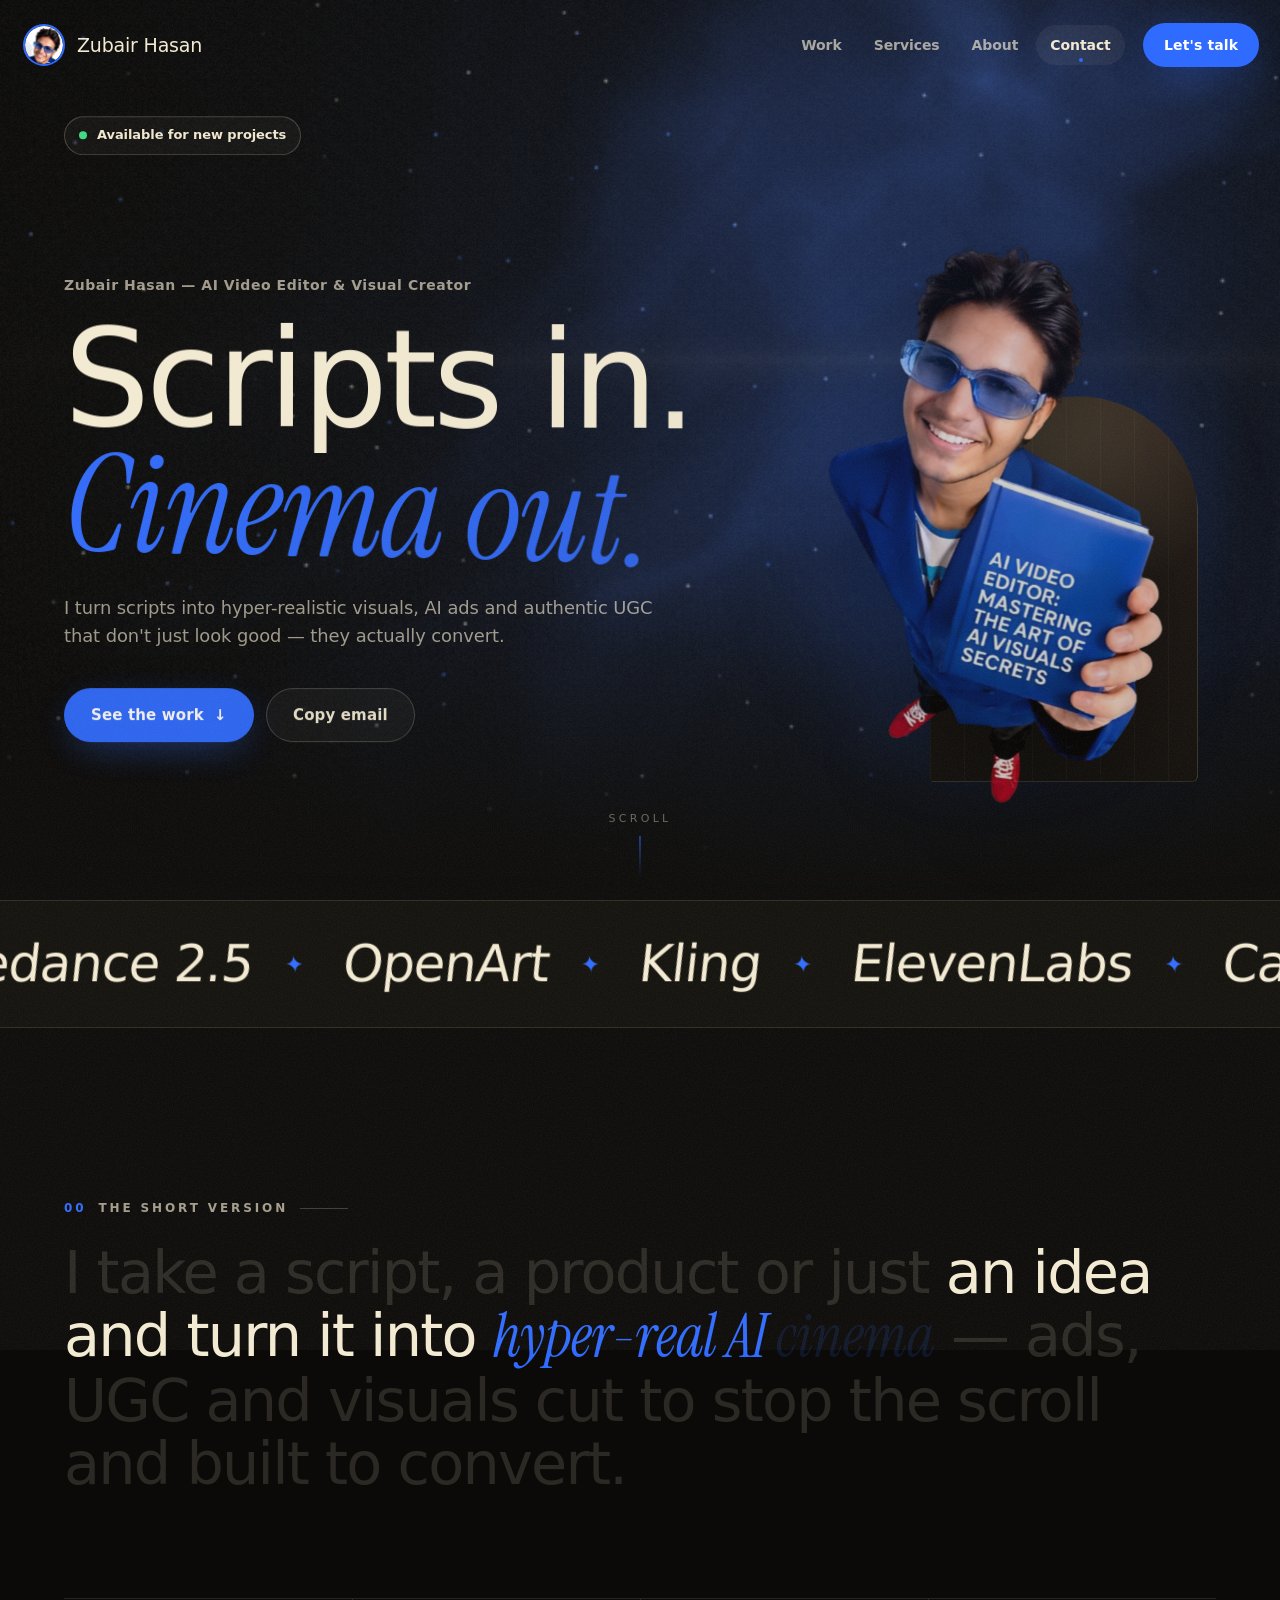
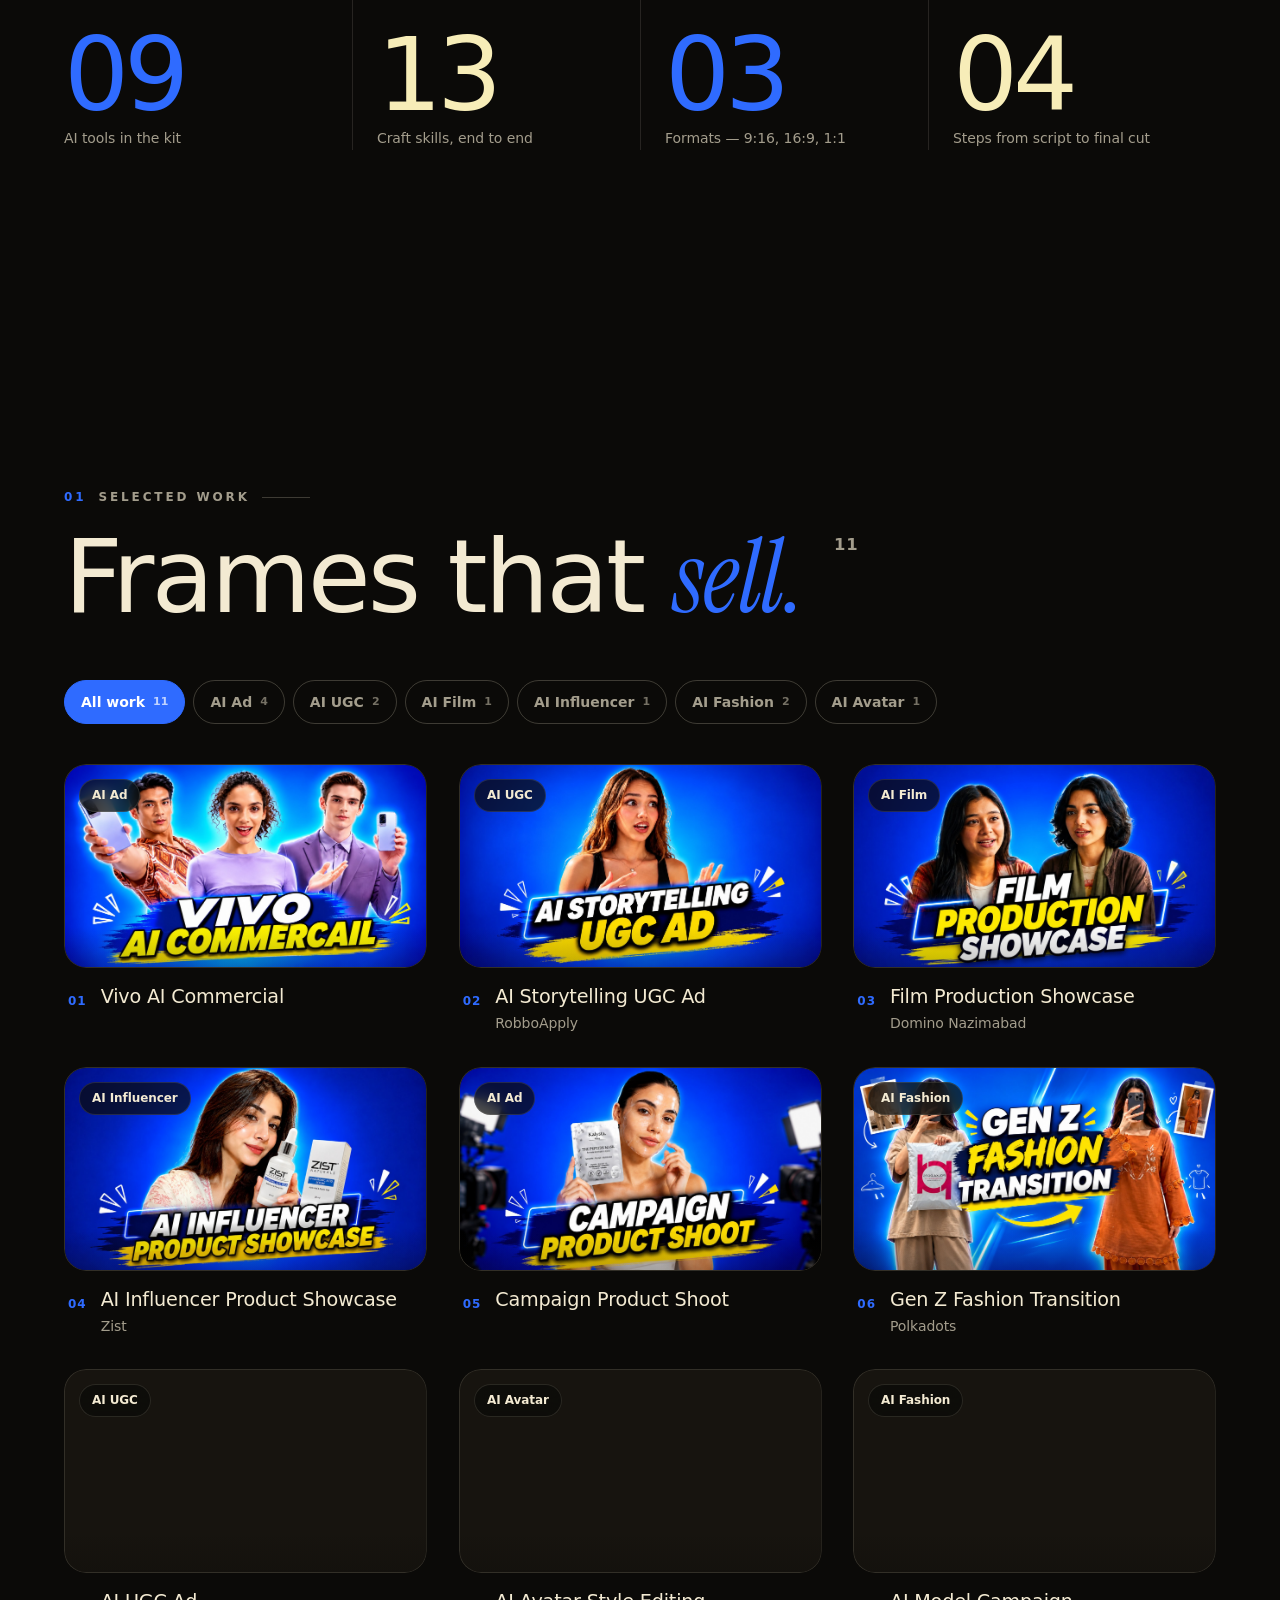
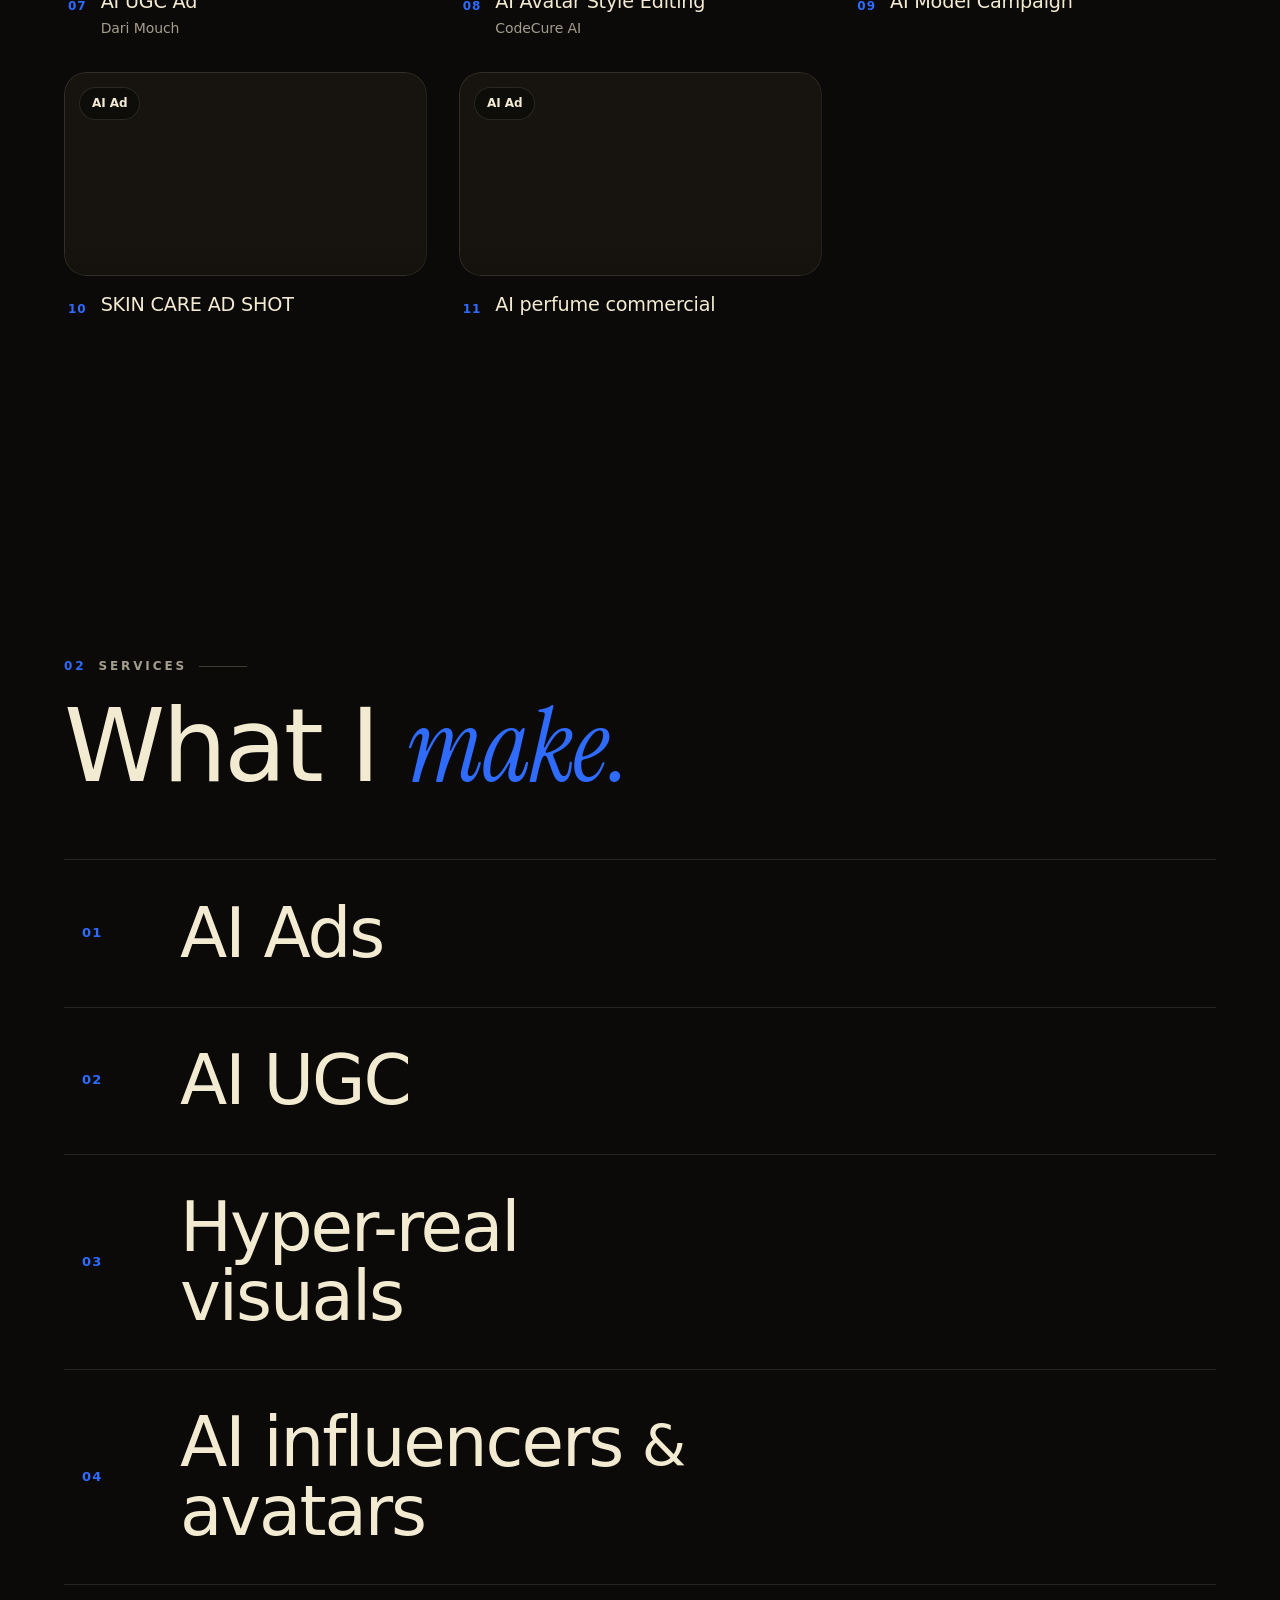
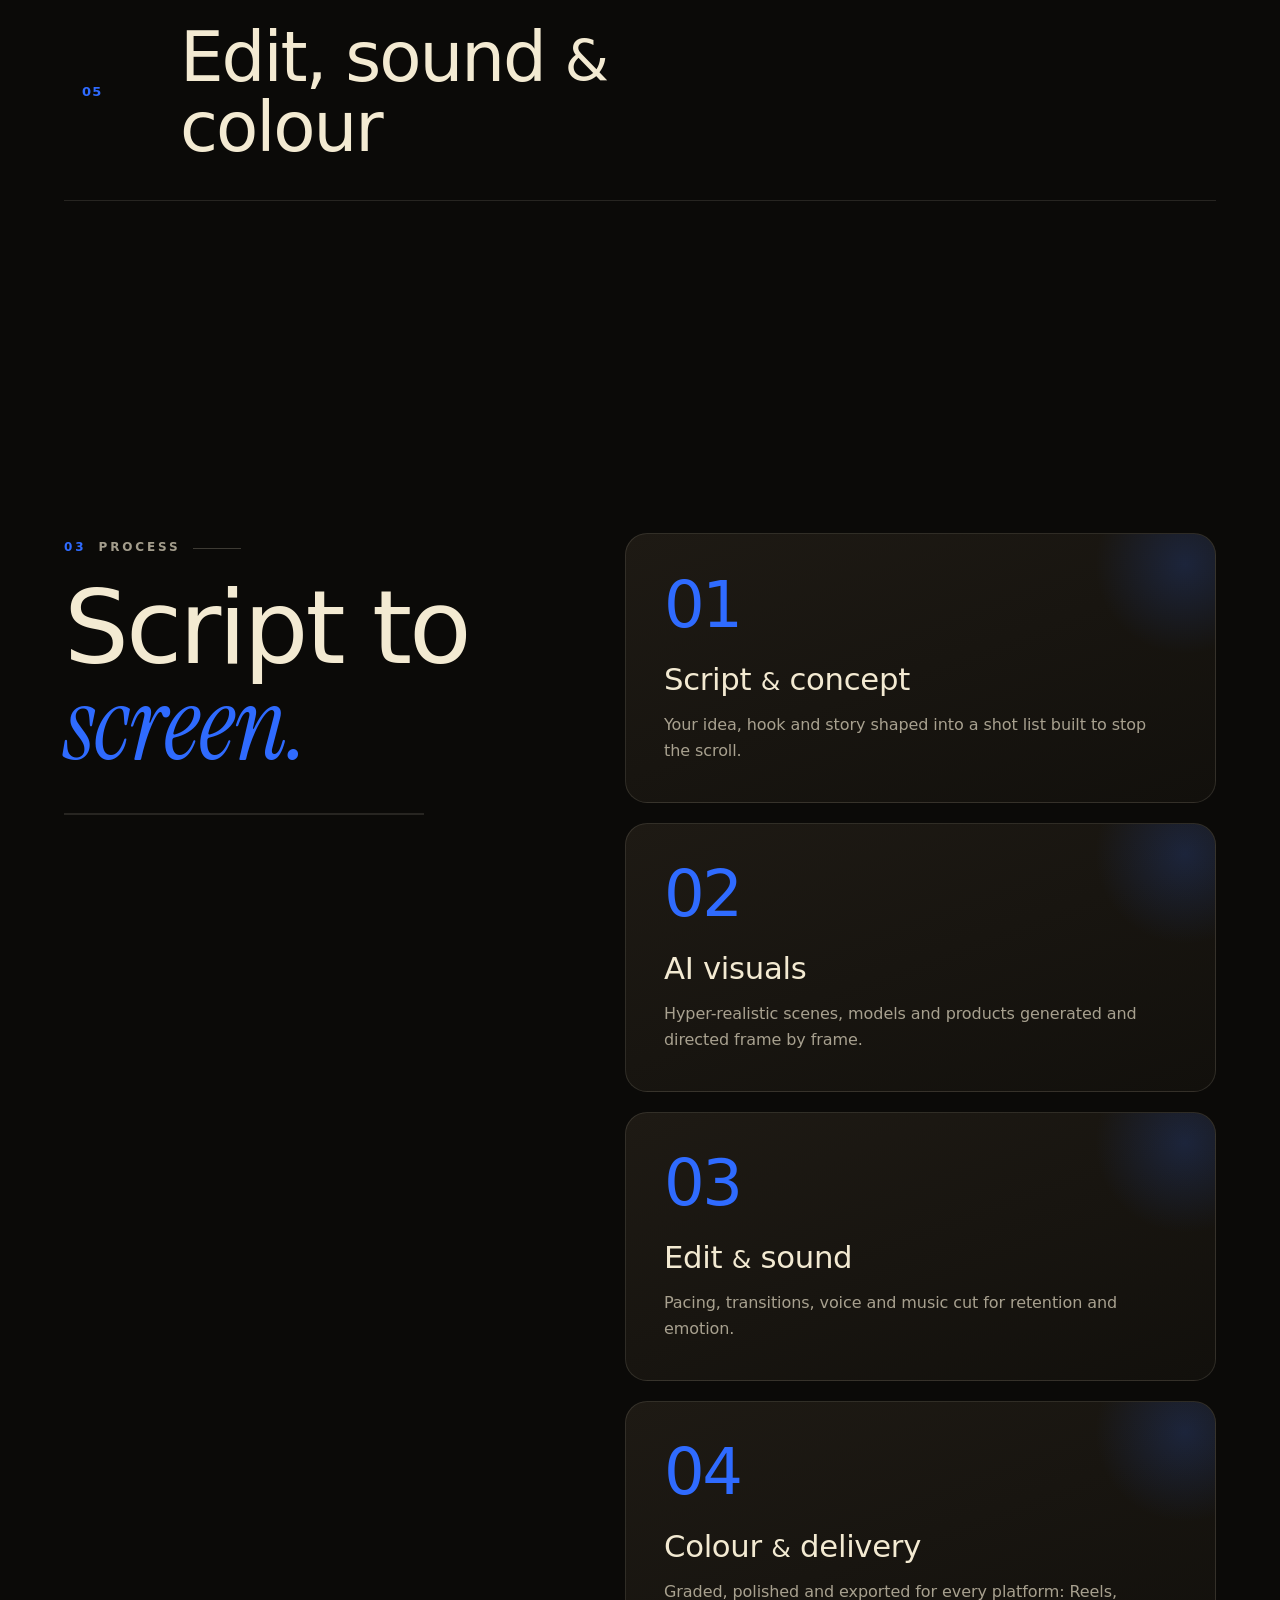
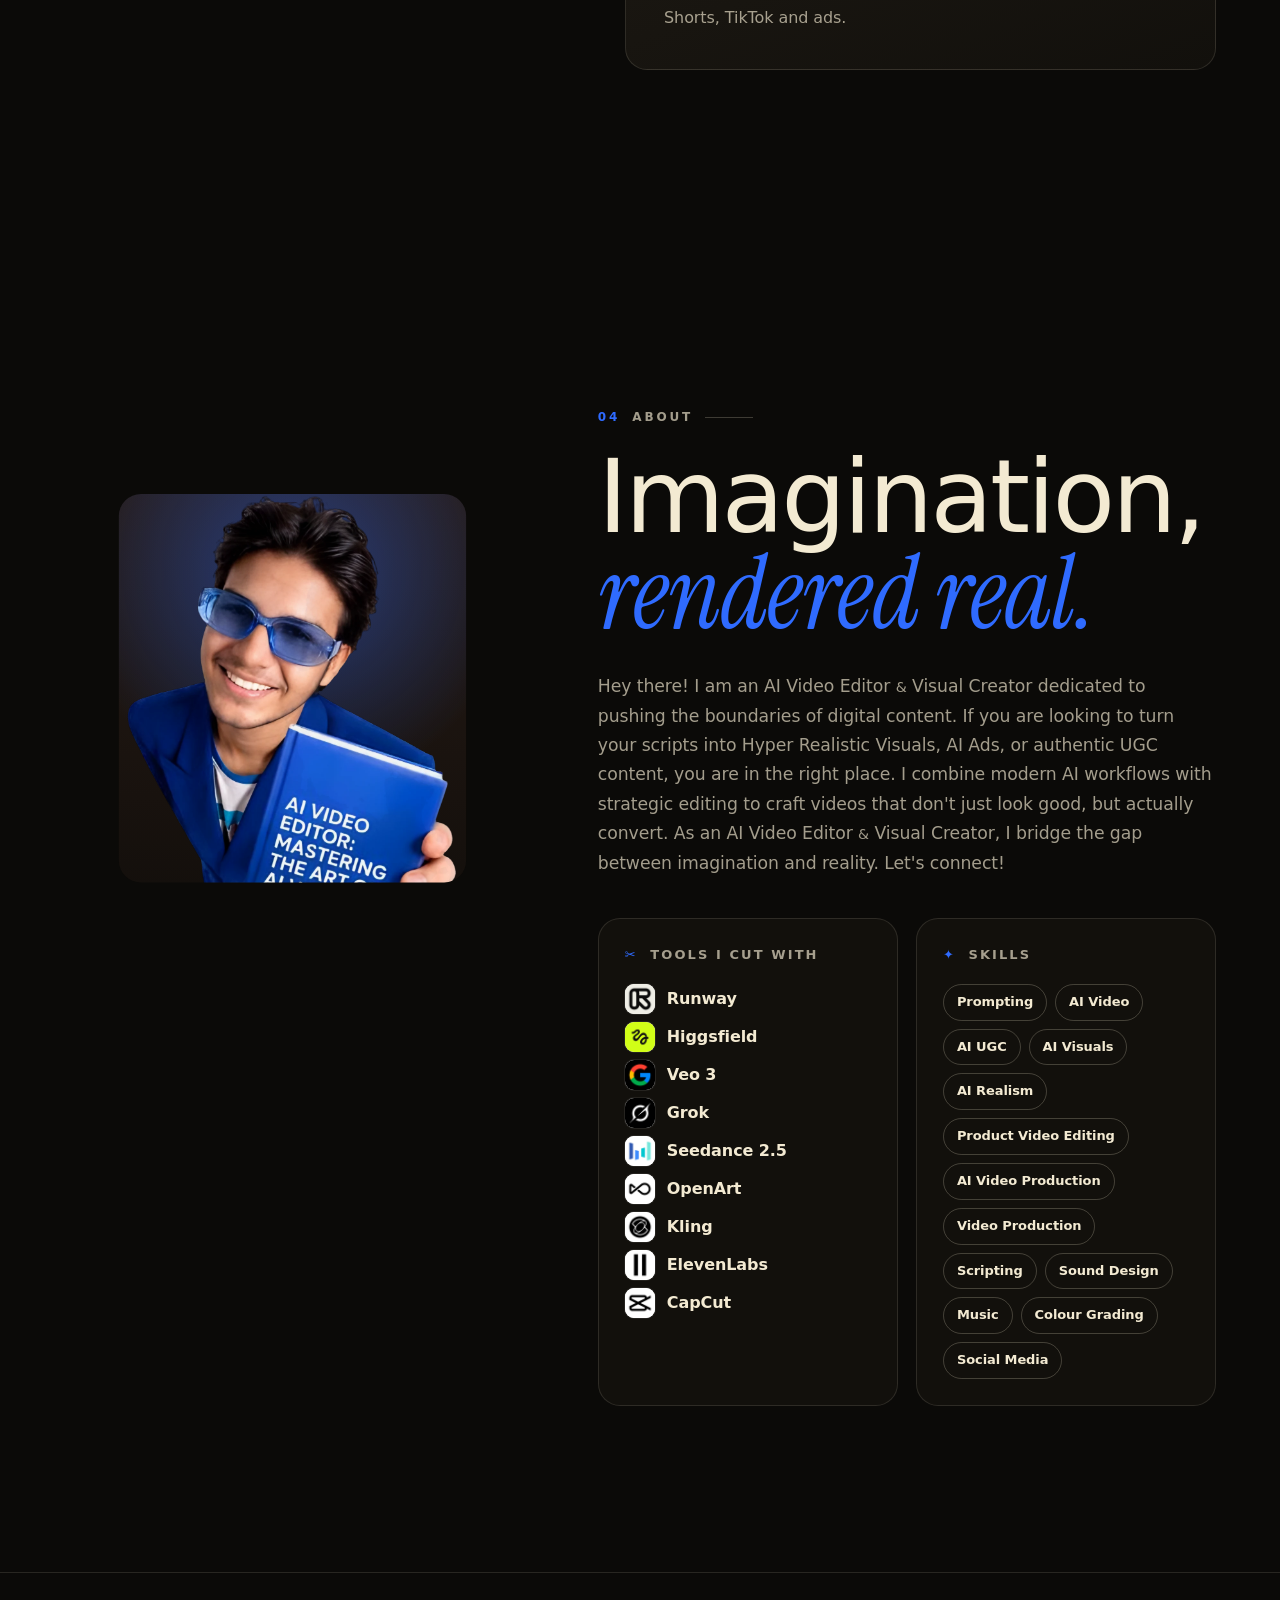
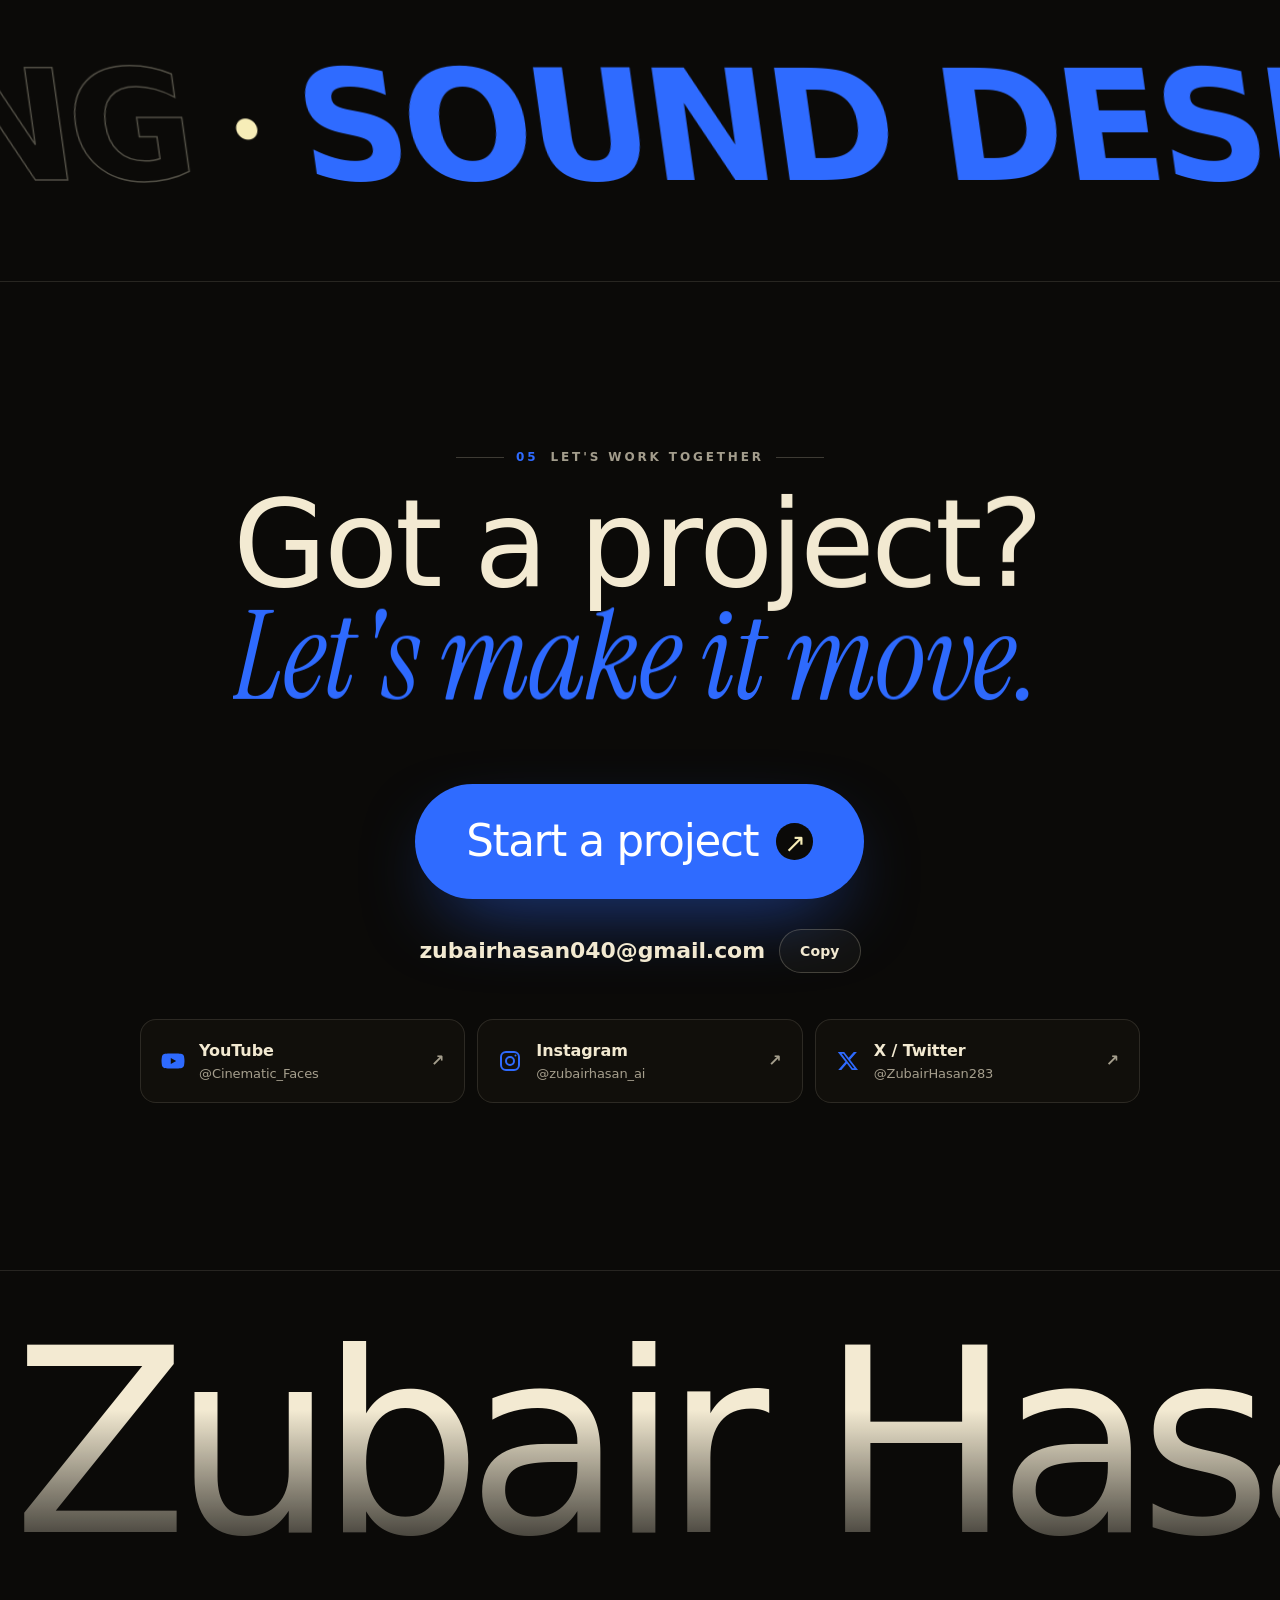
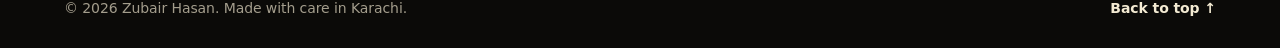
==== index.html @ ff6682f1 "Typography refresh: Clash Display, Satoshi, Instrument Serif accents" ====
<!doctype html>
<html lang="en">
<head>
  <meta charset="utf-8">
  <meta name="viewport" content="width=device-width, initial-scale=1, viewport-fit=cover">
  <title>Zubair Hasan — AI Video Editor &amp; Visual Creator</title>
  <meta name="description" content="Zubair Hasan is an AI Video Editor &amp; Visual Creator in Karachi, Pakistan. Hyper-realistic AI visuals, AI ads and UGC videos that convert.">
  <meta name="author" content="Zubair Hasan">
  <meta name="theme-color" content="#0b0a08">
  <meta name="color-scheme" content="dark">

  <!-- Social sharing (WhatsApp, LinkedIn, X, Facebook). -->
  <meta property="og:type" content="website">
  <meta property="og:site_name" content="Zubair Hasan">
  <meta property="og:title" content="Zubair Hasan — AI Video Editor &amp; Visual Creator">
  <meta property="og:description" content="Hyper-realistic AI visuals, AI ads and UGC videos that don't just look good — they convert.">
  <meta property="og:url" content="https://zubairhasan040-prog.github.io/">
  <meta property="og:image" content="https://zubairhasan040-prog.github.io/assets/img/og-image.jpg">
  <meta property="og:image:width" content="1200">
  <meta property="og:image:height" content="630">
  <meta property="og:image:alt" content="Zubair Hasan — AI Video Editor &amp; Visual Creator">
  <meta name="twitter:card" content="summary_large_image">
  <meta name="twitter:site" content="@ZubairHasan283">
  <meta name="twitter:title" content="Zubair Hasan — AI Video Editor &amp; Visual Creator">
  <meta name="twitter:description" content="Hyper-realistic AI visuals, AI ads and UGC videos that convert.">
  <meta name="twitter:image" content="https://zubairhasan040-prog.github.io/assets/img/og-image.jpg">
  <link rel="canonical" href="https://zubairhasan040-prog.github.io/">

  <link rel="icon" href="assets/img/favicon.svg" type="image/svg+xml">
  <link rel="apple-touch-icon" href="assets/img/apple-touch-icon.png">

  <link rel="preconnect" href="https://fonts.googleapis.com">
  <link rel="preconnect" href="https://fonts.gstatic.com" crossorigin>
  <link rel="preconnect" href="https://api.fontshare.com" crossorigin>
  <link rel="stylesheet" href="https://api.fontshare.com/v2/css?f[]=clash-display@300,400,500,600,700&f[]=satoshi@400,500,700,900&display=swap">
  <link rel="stylesheet" href="https://fonts.googleapis.com/css2?family=Instrument+Serif:ital@0;1&display=swap">
  <link rel="preload" as="image" href="assets/img/zubair-v4.webp" type="image/webp">
  <link rel="stylesheet" href="assets/css/style.css?v=11">

  <script type="application/ld+json">
  {
    "@context": "https://schema.org",
    "@type": "Person",
    "name": "Zubair Hasan",
    "alternateName": "Zubair ul Hasan",
    "jobTitle": "AI Video Editor & Visual Creator",
    "image": "https://zubairhasan040-prog.github.io/assets/img/zubair.jpg",
    "email": "mailto:zubairhasan040@gmail.com",
    "address": { "@type": "PostalAddress", "addressLocality": "Karachi", "addressCountry": "PK" },
    "sameAs": [
      "https://www.youtube.com/@Cinematic_Faces",
      "https://www.instagram.com/zubairhasan_ai/",
      "https://x.com/ZubairHasan283"
    ]
  }
  </script>
  <script>document.documentElement.classList.add('js');try{if(sessionStorage.getItem('zh-seen'))document.documentElement.classList.add('seen')}catch(e){}</script>
</head>
<body>
  <a class="skip-link" href="#work">Skip to work</a>

  <!-- Preloader: counter + curtain. CSS hides it on its own if scripts never run. -->
  <div class="loader" aria-hidden="true">
    <div class="loader__curtain loader__curtain--top"></div>
    <div class="loader__curtain loader__curtain--bottom"></div>
    <div class="loader__inner">
      <p class="loader__label"><span>ZH</span> — Loading the cut</p>
      <div class="loader__count"><span data-loader-count>00</span><small>%</small></div>
      <div class="loader__bar"><i data-loader-bar></i></div>
      <p class="loader__tc"><span>REEL 01</span><span>SCENE 01</span><span>TAKE 01</span></p>
    </div>
  </div>

  <div class="grain" aria-hidden="true"></div>
  <div class="progress" aria-hidden="true"><i></i></div>
  <div class="cursor" aria-hidden="true"><div class="cursor__ring"><span class="cursor__label"></span></div><div class="cursor__dot"></div></div>

  <header class="nav" id="top">
    <a class="nav__brand" href="#top" aria-label="Zubair Hasan — back to top">
      <span class="nav__mark" aria-hidden="true"><img src="assets/img/avatar.jpg?v=1" alt="" width="42" height="42"></span>
      <span class="nav__name" data-bind="name">Zubair Hasan</span>
    </a>
    <nav class="nav__links" aria-label="Main">
      <a href="#work">Work</a>
      <a href="#services">Services</a>
      <a href="#about">About</a>
      <a href="#contact">Contact</a>
    </nav>
    <a class="btn btn--coral btn--sm nav__cta magnetic" href="#contact"><span>Let's talk</span></a>
    <button class="nav__toggle" type="button" aria-expanded="false" aria-controls="mobile-menu" aria-label="Open menu">
      <span></span><span></span>
    </button>
  </header>

  <div class="mobile-menu" id="mobile-menu" hidden data-lenis-prevent>
    <nav aria-label="Mobile">
      <a href="#work"><em>01</em> Work</a>
      <a href="#services"><em>02</em> Services</a>
      <a href="#about"><em>03</em> About</a>
      <a href="#contact"><em>04</em> Contact</a>
    </nav>
    <a class="mobile-menu__mail" data-bind-href="mailto" href="mailto:zubairhasan040@gmail.com" data-bind="email">zubairhasan040@gmail.com</a>
  </div>

  <main id="main">
    <!-- ============ HERO ============ -->
    <section class="hero" aria-labelledby="hero-title">
      <canvas class="hero__gl" aria-hidden="true"></canvas>
      <div class="hero__vignette" aria-hidden="true"></div>

      <div class="hero__inner">
        <div class="hero__meta" data-hero-fade>
          <span class="status" data-available="true"><i aria-hidden="true"></i><span data-bind="availability_text">Available for new projects</span></span>
          
        </div>

        <div class="hero__grid">
          <div class="hero__copy">
            <p class="eyebrow" data-hero-fade><span data-bind="name">Zubair Hasan</span> — <span data-bind="role">AI Video Editor &amp; Visual Creator</span></p>
            <h1 class="hero__title" id="hero-title">
              <span class="line"><span class="line__in" data-bind="headline_1" data-split>Scripts in.</span></span>
              <span class="line line--accent"><em class="line__in" data-bind="headline_2" data-split>Cinema out.</em></span>
            </h1>
            <p class="hero__intro" data-hero-fade data-bind="intro">I turn scripts into hyper-realistic visuals, AI ads and authentic UGC that don't just look good — they actually convert.</p>
            <div class="hero__actions" data-hero-fade>
              <a class="btn btn--coral magnetic" href="#work"><span>See the work</span> <span aria-hidden="true" class="btn__arrow">↓</span></a>
              <button class="btn btn--ghost js-reel magnetic" type="button" hidden><span class="play-dot" aria-hidden="true"></span> <span>Play showreel</span></button>
              <button class="btn btn--ghost js-copy magnetic" type="button" data-copy-email><span>Copy email</span></button>
            </div>
          </div>

          <figure class="hero__photo" data-hero-photo>
            <div class="portrait">
              <div class="portrait__glow" aria-hidden="true"></div>
              <div class="portrait__arch" aria-hidden="true"></div>
              <span class="portrait__vt" aria-hidden="true">AI Video Editor</span>
              <picture>
                <source srcset="assets/img/zubair-v4.webp" type="image/webp">
                <img class="portrait__img" data-photo src="assets/img/zubair-v4.png" width="1531" height="1752" alt="Zubair Hasan in a blue suit and blue glasses, holding a book titled 'AI Video Editor — Mastering the art of AI visuals'" fetchpriority="high" decoding="async">
              </picture>
              
            </div>
            <svg class="badge" viewBox="0 0 200 200" aria-hidden="true">
              <defs><path id="circle" d="M100,100 m-78,0 a78,78 0 1,1 156,0 a78,78 0 1,1 -156,0"/></defs>
              <text><textPath href="#circle">AI VIDEO EDITOR ✦ VISUAL CREATOR ✦ KARACHI ✦ </textPath></text>
            </svg>
            <span class="badge__core" aria-hidden="true">▶</span>
          </figure>
        </div>
      </div>

      <a class="hero__scroll" href="#work" aria-label="Scroll to work"><span>Scroll</span><i aria-hidden="true"></i></a>
    </section>

    <!-- ============ TOOLS MARQUEE (velocity skew) ============ -->
    <div class="marquee" aria-label="Tools I cut with">
      <div class="marquee__row">
        <div class="marquee__track" data-tools-marquee>
          <span>Runway</span><span>Veo 3</span><span>Grok</span><span>Seedance 2.5</span><span>OpenArt</span><span>Kling</span><span>ElevenLabs</span><span>CapCut</span>
        </div>
      </div>
    </div>

    <!-- ============ MANIFESTO + STATS ============ -->
    <section class="section manifesto" aria-label="What I do">
      <p class="kicker" data-reveal><span class="kicker__num">00</span> The short version</p>
      <p class="manifesto__text" data-scrub-words>I take a script, a product or just an idea and turn it into <em>hyper-real AI cinema</em> — ads, UGC and visuals cut to stop the scroll and built to convert.</p>
      <ul class="stats">
        <li data-reveal><b data-countup data-stat="tools">8</b><span>AI tools in the kit</span></li>
        <li data-reveal><b data-countup data-stat="skills">14</b><span>Craft skills, end to end</span></li>
        <li data-reveal><b data-countup>3</b><span>Formats — 9:16, 16:9, 1:1</span></li>
        <li data-reveal><b data-countup>4</b><span>Steps from script to final cut</span></li>
      </ul>
    </section>

    <!-- ============ WORK ============ -->
    <section class="section work" id="work" aria-labelledby="work-title">
      <div class="section__head">
        <p class="kicker" data-reveal><span class="kicker__num">01</span> Selected work</p>
        <h2 class="section__title" id="work-title" data-reveal-title>Frames that <em>sell.</em> <sup class="count" data-count aria-label="number of projects">00</sup></h2>
      </div>

      <div class="filters" role="toolbar" aria-label="Filter projects" hidden></div>

      <div class="reel" data-reel>
        <div class="grid" data-grid aria-live="polite"></div>
      </div>

      <div class="empty" data-empty hidden>
        <div class="empty__screen" aria-hidden="true">
          <div class="slate">
            <div class="slate__top"><i></i><i></i><i></i><i></i><i></i><i></i></div>
            <div class="slate__body">
              <div><small>PROD.</small><b>New Work</b></div>
              <div><small>SCENE</small><b>01</b></div>
              <div><small>TAKE</small><b>01</b></div>
            </div>
          </div>
          <span class="empty__rec"><i></i> RENDERING</span>
          <span class="empty__tc">00:00:00:00</span>
        </div>
        <div class="empty__copy">
          <h3 class="empty__title">Fresh cuts are <em>in the edit bay.</em></h3>
          <p class="empty__text">New projects are being graded and polished and will premiere here soon. Want to see recent work right now?</p>
          <div class="empty__actions">
            <a class="btn btn--coral magnetic" href="#contact"><span>Ask for the latest reel</span></a>
            <a class="btn btn--ghost magnetic" data-bind-href="youtube" href="https://www.youtube.com/@Cinematic_Faces" target="_blank" rel="noopener"><span>Watch on YouTube ↗</span></a>
          </div>
        </div>
      </div>

      <noscript><p class="noscript">Turn on JavaScript to see the projects.</p></noscript>
    </section>

    <!-- ============ SERVICES ============ -->
    <section class="section services" id="services" aria-labelledby="services-title">
      <div class="section__head">
        <p class="kicker" data-reveal><span class="kicker__num">02</span> Services</p>
        <h2 class="section__title" id="services-title" data-reveal-title>What I <em>make.</em></h2>
      </div>
      <ol class="services__list">
        <li class="service" data-reveal tabindex="0"><span class="service__num">01</span><h3 class="service__name">AI Ads</h3><p class="service__desc">Scroll-stopping commercials for products and brands — concept, AI visuals, edit, sound and colour.</p><span class="service__tag">Brand · Product · Launch</span></li>
        <li class="service" data-reveal tabindex="0"><span class="service__num">02</span><h3 class="service__name">AI UGC</h3><p class="service__desc">Authentic-feeling creator videos with realistic AI models, made to test hooks fast and sell.</p><span class="service__tag">Hooks · Testimonials · TikTok</span></li>
        <li class="service" data-reveal tabindex="0"><span class="service__num">03</span><h3 class="service__name">Hyper-real visuals</h3><p class="service__desc">Cinematic AI scenes, models and products that look shot on set — without the set.</p><span class="service__tag">Realism · Fashion · Jewellery</span></li>
        <li class="service" data-reveal tabindex="0"><span class="service__num">04</span><h3 class="service__name">AI influencers &amp; avatars</h3><p class="service__desc">Consistent AI characters and talking heads for product showcases and social content.</p><span class="service__tag">Avatars · Talking head · Reels</span></li>
        <li class="service" data-reveal tabindex="0"><span class="service__num">05</span><h3 class="service__name">Edit, sound &amp; colour</h3><p class="service__desc">Pacing, transitions, voice, music and grade — the finish that makes AI footage feel like cinema.</p><span class="service__tag">Editing · Sound design · Grading</span></li>
      </ol>
    </section>

    <!-- ============ PROCESS ============ -->
    <section class="section process-wrap" aria-labelledby="process-title">
      <div class="process__side">
        <p class="kicker" data-reveal><span class="kicker__num">03</span> Process</p>
        <h2 class="section__title" id="process-title" data-reveal-title>Script to <em>screen.</em></h2>
        <div class="process__meter" aria-hidden="true"><i data-process-meter></i></div>
      </div>
      <ol class="process">
        <li data-reveal><span>01</span><h3>Script &amp; concept</h3><p>Your idea, hook and story shaped into a shot list built to stop the scroll.</p></li>
        <li data-reveal><span>02</span><h3>AI visuals</h3><p>Hyper-realistic scenes, models and products generated and directed frame by frame.</p></li>
        <li data-reveal><span>03</span><h3>Edit &amp; sound</h3><p>Pacing, transitions, voice and music cut for retention and emotion.</p></li>
        <li data-reveal><span>04</span><h3>Colour &amp; delivery</h3><p>Graded, polished and exported for every platform: Reels, Shorts, TikTok and ads.</p></li>
      </ol>
    </section>

    <!-- ============ ABOUT ============ -->
    <section class="section about" id="about" aria-labelledby="about-title">
      <div class="about__media" data-clip-reveal>
        <div class="about__frame">
          <picture>
            <source srcset="assets/img/zubair-v4.webp" type="image/webp">
            <img class="about__img" data-photo src="assets/img/zubair-v4.png" width="1531" height="1752" alt="" loading="lazy" decoding="async">
          </picture>
          <span class="about__caption"><span data-bind="name">Zubair Hasan</span><small data-bind="location">Karachi, Pakistan</small></span>
        </div>
      </div>
      <div class="about__body">
        <p class="kicker" data-reveal><span class="kicker__num">04</span> About</p>
        <h2 class="section__title" id="about-title" data-reveal-title>Imagination, <em>rendered real.</em></h2>
        <p class="about__bio" data-reveal data-bind="bio">Hey there! I am an AI Video Editor &amp; Visual Creator dedicated to pushing the boundaries of digital content. If you are looking to turn your scripts into Hyper Realistic Visuals, AI Ads, or authentic UGC content, you are in the right place. I combine modern AI workflows with strategic editing to craft videos that don't just look good, but actually convert. As an AI Video Editor &amp; Visual Creator, I bridge the gap between imagination and reality. Let's connect!</p>
        <div class="skills__grid" id="skills">
          <div class="card" data-reveal>
            <h3 class="card__title"><span aria-hidden="true">✂</span> Tools I cut with</h3>
            <ul class="tools" data-tools></ul>
          </div>
          <div class="card" data-reveal>
            <h3 class="card__title"><span aria-hidden="true">✦</span> Skills</h3>
            <ul class="chips" data-skills></ul>
          </div>
        </div>
      </div>
    </section>

    <!-- ============ SKILLS MARQUEE (big, outlined) ============ -->
    <div class="bigmarquee" aria-hidden="true">
      <div class="bigmarquee__track" data-skills-marquee>
        <span>AI Video</span><span>AI Ads</span><span>AI UGC</span><span>AI Realism</span><span>Colour Grading</span><span>Sound Design</span>
      </div>
    </div>

    <!-- ============ CONTACT ============ -->
    <section class="section contact" id="contact" aria-labelledby="contact-title">
      <p class="kicker" data-reveal><span class="kicker__num">05</span> Let's work together</p>
      <h2 class="contact__title" id="contact-title"><span class="line"><span class="line__in" data-split>Got a project?</span></span><span class="line line--accent"><em class="line__in" data-split>Let's make it move.</em></span></h2>
      <div class="contact__cta" data-reveal>
        <a class="contact__big magnetic" data-bind-href="mailto" href="mailto:zubairhasan040@gmail.com" data-cursor="view" data-cursor-label="Email">
          <span class="contact__big-in">Start a project</span><span class="contact__big-arrow" aria-hidden="true">↗</span>
        </a>
      </div>
      <div class="contact__mail" data-reveal>
        <a class="contact__email" data-bind-href="mailto" href="mailto:zubairhasan040@gmail.com" data-bind="email">zubairhasan040@gmail.com</a>
        <button class="btn btn--ghost btn--sm js-copy" type="button" data-copy-email><span>Copy</span></button>
      </div>
      <ul class="socials" data-reveal data-socials></ul>
    </section>
  </main>

  <footer class="footer">
    <div class="footer__giant" aria-hidden="true"><span data-fit>Zubair Hasan</span></div>
    <div class="footer__row">
      <p>© <span data-year>2026</span> <span data-bind="name">Zubair Hasan</span>. Made with care in Karachi.</p>
      
      <a href="#top" class="footer__top">Back to top ↑</a>
    </div>
  </footer>

  <!-- ============ VIDEO LIGHTBOX ============ -->
  <div class="lightbox" data-lightbox role="dialog" aria-modal="true" aria-labelledby="lb-title" hidden data-lenis-prevent>
    <div class="lightbox__backdrop" data-close></div>
    <div class="lightbox__panel">
      <div class="lightbox__bar">
        <span class="lightbox__index" data-lb-index></span>
        <div class="lightbox__nav">
          <button type="button" class="icon-btn" data-prev aria-label="Previous project">←</button>
          <button type="button" class="icon-btn" data-next aria-label="Next project">→</button>
          <button type="button" class="icon-btn icon-btn--close" data-close aria-label="Close video">✕</button>
        </div>
      </div>
      <div class="lightbox__body">
        <div class="player" data-player></div>
        <div class="lightbox__info">
          <p class="lightbox__cat" data-lb-cat></p>
          <h2 class="lightbox__title" id="lb-title" data-lb-title></h2>
          <p class="lightbox__client" data-lb-client></p>
          <p class="lightbox__desc" data-lb-desc></p>
          <ul class="chips" data-lb-tags></ul>
          <div class="lightbox__share" data-lb-share>
            <span>Share</span>
            <button type="button" class="share-btn" data-share="copy">Copy link</button>
          </div>
          <a class="lightbox__open" data-lb-open href="#" target="_blank" rel="noopener">Open original ↗</a>
        </div>
      </div>
    </div>
  </div>

  <div class="toast" role="status" aria-live="polite" data-toast></div>

  <script src="assets/vendor/gsap.min.js" defer></script>
  <script src="assets/vendor/ScrollTrigger.min.js" defer></script>
  <script src="assets/vendor/lenis.min.js" defer></script>
  <script src="assets/js/main.js?v=9" defer></script>
</body>
</html>
---- assets/css/style.css ----
/* =========================================================
   Zubair Hasan — Portfolio v2 · dark cinematic
   Palette: near-black / warm off-white / coral / cream
   ========================================================= */
:root {
  --bg: #0b0a08;
  --bg-2: #12100c;
  --surface: #17140f;
  --surface-2: #1e1a14;
  --text: #f3ead2;
  --muted: rgba(243, 234, 210, .66);
  --faint: rgba(243, 234, 210, .4);
  --line: rgba(243, 234, 210, .12);
  --line-2: rgba(243, 234, 210, .22);
  --coral: #2f6bff;
  --coral-2: #6b95ff;
  --cream: #f7edb8;
  --ink: #0b0a08;
  --radius: 22px;
  --radius-sm: 14px;
  --pad: clamp(20px, 5vw, 72px);
  --max: 1360px;
  --serif: "Clash Display", "Satoshi", system-ui, sans-serif;
  --accent-serif: "Instrument Serif", Georgia, serif;
  --sans: "Satoshi", "Manrope", system-ui, -apple-system, "Segoe UI", Roboto, Arial, sans-serif;
  --ease: cubic-bezier(.2, .7, .1, 1);
  --ease-out: cubic-bezier(.16, 1, .3, 1);
  --nav-h: 76px;
}

*, *::before, *::after { box-sizing: border-box; }
html { -webkit-text-size-adjust: 100%; overflow-x: hidden; overflow-x: clip; background: var(--bg); scroll-behavior: smooth; }
html.lenis, html.lenis body { height: auto; }
html.lenis { scroll-behavior: auto; }
.lenis.lenis-smooth [data-lenis-prevent] { overscroll-behavior: contain; }
.lenis.lenis-stopped { overflow: clip; }
body {
  margin: 0;
  font-family: var(--sans);
  font-size: 16px;
  line-height: 1.6;
  color: var(--text);
  background: var(--bg);
  -webkit-font-smoothing: antialiased;
  -moz-osx-font-smoothing: grayscale;
  overflow-x: hidden;
  overflow-x: clip;
}
body.is-locked { overflow: hidden; }
img { max-width: 100%; display: block; }
a { color: inherit; }
button { font: inherit; color: inherit; }
em { font-style: italic; }
::selection { background: var(--coral); color: #fff; }
:focus-visible { outline: 2px solid var(--coral); outline-offset: 4px; border-radius: 6px; }
[hidden] { display: none !important; }
.amp { font-family: var(--sans); font-style: normal; font-weight: 500; font-size: .82em; }

.skip-link {
  position: absolute; left: 12px; top: -60px; z-index: 600;
  background: var(--coral); color: #fff; padding: 10px 16px; border-radius: 10px; text-decoration: none; font-weight: 700;
}
.skip-link:focus { top: 12px; }

/* ---------- Film grain ---------- */
.grain {
  position: fixed; inset: -50%; z-index: 90; pointer-events: none; opacity: .07;
  background-image: url("data:image/svg+xml;utf8,<svg xmlns='http://www.w3.org/2000/svg' width='180' height='180'><filter id='n'><feTurbulence type='fractalNoise' baseFrequency='.8' numOctaves='3' stitchTiles='stitch'/><feColorMatrix values='0 0 0 0 1  0 0 0 0 .95  0 0 0 0 .85  0 0 0 .9 0'/></filter><rect width='100%' height='100%' filter='url(%23n)'/></svg>");
  animation: grain 1s steps(6) infinite;
}
@keyframes grain {
  0% { transform: translate(0, 0); } 20% { transform: translate(-3%, 2%); } 40% { transform: translate(2%, -3%); }
  60% { transform: translate(-2%, -1%); } 80% { transform: translate(3%, 3%); } 100% { transform: translate(0, 0); }
}

/* ---------- Scroll progress ---------- */
.progress { position: fixed; left: 0; right: 0; top: 0; height: 2px; z-index: 120; pointer-events: none; }
.progress i { display: block; height: 100%; background: linear-gradient(90deg, var(--coral), var(--cream)); transform-origin: 0 50%; transform: scaleX(0); }

/* ---------- Preloader ---------- */
.loader { position: fixed; inset: 0; z-index: 400; pointer-events: none; color: var(--text); }
.loader__curtain { position: absolute; left: 0; right: 0; height: 50.5%; background: var(--bg); }
.loader__curtain--top { top: 0; border-bottom: 1px solid rgba(47, 107, 255, .0); }
.loader__curtain--bottom { bottom: 0; }
.loader__inner { position: absolute; inset: 0; display: grid; place-content: center; justify-items: center; gap: 18px; padding: 24px; text-align: center; }
.loader__label { margin: 0; font-size: 12px; letter-spacing: .28em; text-transform: uppercase; color: var(--muted); }
.loader__label span { color: var(--coral); font-weight: 800; }
.loader__count { font-family: var(--serif); font-variation-settings: "SOFT" 100, "opsz" 144; font-weight: 300; font-size: clamp(96px, 22vw, 260px); line-height: .85; letter-spacing: -.06em; font-variant-numeric: tabular-nums; }
.loader__count small { font-size: .28em; color: var(--coral); margin-left: .08em; vertical-align: top; letter-spacing: 0; }
.loader__bar { width: min(320px, 70vw); height: 1px; background: var(--line-2); overflow: hidden; }
.loader__bar i { display: block; height: 100%; background: var(--coral); transform-origin: 0 50%; transform: scaleX(0); }
.loader__tc { display: flex; gap: 22px; margin: 0; font-size: 11px; letter-spacing: .22em; color: var(--faint); }
/* Fail-safes: no JS, reduced motion, or scripts that never finish. */
html:not(.js) .loader { display: none; }
.loader { animation: loader-failsafe .6s ease 7s forwards; }
.loader.is-done { display: none; }
@keyframes loader-failsafe { to { opacity: 0; visibility: hidden; } }
@media (prefers-reduced-motion: reduce) { .loader { display: none; } }

/* ---------- Custom cursor ---------- */
.cursor { position: fixed; left: 0; top: 0; z-index: 500; pointer-events: none; display: none; }
html.has-cursor .cursor { display: block; }
html.has-cursor, html.has-cursor a, html.has-cursor button, html.has-cursor [tabindex] { cursor: none; }
html.has-cursor body.is-locked, html.has-cursor body.is-locked * { cursor: auto; }
.cursor__dot, .cursor__ring { position: absolute; left: 0; top: 0; border-radius: 50%; will-change: transform; }
.cursor__dot { width: 6px; height: 6px; margin: -3px 0 0 -3px; background: var(--coral); }
.cursor__ring {
  width: 38px; height: 38px; margin: -19px 0 0 -19px; border: 1px solid rgba(243, 234, 210, .55);
  display: grid; place-items: center;
  transition: width .35s var(--ease-out), height .35s var(--ease-out), margin .35s var(--ease-out), background-color .3s, border-color .3s, opacity .3s;
}
.cursor__label { font-size: 11px; font-weight: 800; letter-spacing: .16em; text-transform: uppercase; color: var(--ink); opacity: 0; transform: scale(.6); transition: opacity .25s, transform .35s var(--ease-out); }
.cursor.is-link .cursor__ring { width: 64px; height: 64px; margin: -32px 0 0 -32px; border-color: var(--coral); background: rgba(47, 107, 255, .08); }
.cursor.is-label .cursor__ring { width: 96px; height: 96px; margin: -48px 0 0 -48px; background: var(--coral); border-color: var(--coral); }
.cursor.is-label.is-view .cursor__ring { background: var(--cream); border-color: var(--cream); }
.cursor.is-label .cursor__label { opacity: 1; transform: none; }
.cursor.is-label .cursor__dot, .cursor.is-link .cursor__dot { opacity: 0; }
.cursor.is-hidden .cursor__ring, .cursor.is-hidden .cursor__dot { opacity: 0; }

/* ---------- Buttons ---------- */
.btn {
  --h: 54px;
  position: relative; display: inline-flex; align-items: center; justify-content: center; gap: 10px;
  min-height: var(--h); padding: 0 26px; border-radius: 999px; border: 1px solid transparent;
  font-weight: 700; font-size: 15px; letter-spacing: .01em; text-decoration: none; cursor: pointer;
  transition: background-color .3s, color .3s, border-color .3s, box-shadow .3s; overflow: hidden; isolation: isolate;
  -webkit-tap-highlight-color: transparent; white-space: nowrap;
}
.btn > span { position: relative; z-index: 1; display: inline-block; }
.btn--sm { --h: 44px; padding: 0 20px; font-size: 14px; }
.btn--coral { background: var(--coral); color: #fff; box-shadow: 0 10px 40px -12px rgba(47, 107, 255, .6); }
.btn--coral::before { content: ""; position: absolute; inset: 0; background: var(--cream); border-radius: inherit; transform: translateY(101%); transition: transform .5s var(--ease-out); z-index: 0; }
.btn--coral:hover::before, .btn--coral:focus-visible::before { transform: none; }
.btn--ghost { background: rgba(243, 234, 210, .04); color: var(--text); border-color: var(--line-2); backdrop-filter: blur(8px); -webkit-backdrop-filter: blur(8px); }
.btn--ghost:hover, .btn--ghost:focus-visible { border-color: var(--coral); color: var(--cream); background: rgba(47, 107, 255, .1); }
.btn__arrow { transition: transform .4s var(--ease-out); }
.btn:hover .btn__arrow { transform: translateY(3px); }
.play-dot { width: 10px; height: 10px; border-radius: 50%; background: var(--coral); box-shadow: 0 0 0 4px rgba(47, 107, 255, .2); }
.magnetic { will-change: transform; }

/* ---------- Nav ---------- */
.nav {
  position: fixed; left: 50%; top: 14px; z-index: 110; transform: translateX(-50%);
  width: min(calc(100% - 24px), var(--max)); height: 62px; padding: 0 8px 0 10px;
  display: flex; align-items: center; gap: 18px; border-radius: 999px;
  border: 1px solid transparent; transition: background-color .4s, border-color .4s, box-shadow .4s, top .4s;
}
.nav.is-scrolled, .nav.menu-open {
  background: rgba(18, 16, 12, .72); border-color: var(--line); backdrop-filter: blur(16px) saturate(1.2); -webkit-backdrop-filter: blur(16px) saturate(1.2);
  box-shadow: 0 20px 50px -30px rgba(0, 0, 0, .8);
}
.nav__brand { display: flex; align-items: center; gap: 12px; text-decoration: none; margin-right: auto; }
.nav__mark {
  width: 42px; height: 42px; border-radius: 50%; display: grid; place-items: center;
  background: var(--bg-2); color: var(--cream); border: 2px solid var(--coral);
  font-family: var(--serif); font-weight: 600; font-size: 15px; letter-spacing: -.02em;
}
.nav__name { font-family: var(--serif); font-weight: 500; font-size: 19px; letter-spacing: -.01em; font-variation-settings: "SOFT" 100; }
.nav__links { display: flex; gap: 4px; }
.nav__links a {
  position: relative; padding: 9px 14px; border-radius: 999px; text-decoration: none; font-weight: 600; font-size: 14px; color: var(--muted);
  transition: color .25s, background-color .25s;
}
.nav__links a:hover, .nav__links a.is-active { color: var(--text); background: rgba(243, 234, 210, .06); }
.nav__links a.is-active::after { content: ""; position: absolute; left: 50%; bottom: 3px; width: 4px; height: 4px; margin-left: -2px; border-radius: 50%; background: var(--coral); }
.nav__toggle { display: none; width: 46px; height: 46px; border-radius: 50%; border: 1px solid var(--line-2); background: var(--bg-2); cursor: pointer; position: relative; }
.nav__toggle span { position: absolute; left: 14px; right: 14px; height: 2px; background: var(--text); border-radius: 2px; transition: transform .35s var(--ease-out), top .35s var(--ease-out); }
.nav__toggle span:first-child { top: 18px; }
.nav__toggle span:last-child { top: 25px; }
.nav__toggle[aria-expanded="true"] span:first-child { top: 22px; transform: rotate(45deg); }
.nav__toggle[aria-expanded="true"] span:last-child { top: 22px; transform: rotate(-45deg); }

.mobile-menu {
  position: fixed; inset: 0; z-index: 105; background: rgba(11, 10, 8, .97); backdrop-filter: blur(14px); -webkit-backdrop-filter: blur(14px);
  display: flex; flex-direction: column; justify-content: center; gap: 40px; padding: 110px var(--pad) 40px; overflow-y: auto;
  animation: menu-in .45s var(--ease-out);
}
@keyframes menu-in { from { opacity: 0; clip-path: inset(0 0 100% 0); } to { opacity: 1; clip-path: inset(0 0 0 0); } }
.mobile-menu nav { display: grid; gap: 4px; }
.mobile-menu nav a {
  font-family: var(--serif); font-size: clamp(42px, 13vw, 72px); line-height: 1.08; letter-spacing: -.035em; text-decoration: none;
  font-variation-settings: "SOFT" 100; display: flex; align-items: baseline; gap: 14px; padding: 4px 0; border-bottom: 1px solid var(--line);
}
.mobile-menu nav a em { font-family: var(--sans); font-style: normal; font-size: 13px; font-weight: 700; color: var(--coral); letter-spacing: .1em; }
.mobile-menu__mail { color: var(--muted); font-weight: 600; word-break: break-all; }

/* ---------- Layout ---------- */
.section { position: relative; width: min(100%, var(--max)); margin: 0 auto; padding: clamp(90px, 13vw, 170px) var(--pad); }
.section__head { margin-bottom: clamp(36px, 5vw, 64px); }
.kicker {
  display: inline-flex; align-items: center; gap: 12px; margin: 0 0 22px;
  font-size: 12px; font-weight: 700; letter-spacing: .24em; text-transform: uppercase; color: var(--muted);
}
.kicker__num { color: var(--coral); }
.kicker::after { content: ""; width: 48px; height: 1px; background: var(--line-2); }
.section__title {
  margin: 0; font-family: var(--serif); font-weight: 400; font-variation-settings: "SOFT" 100, "opsz" 144;
  font-size: clamp(46px, 8vw, 128px); line-height: .94; letter-spacing: -.045em;
}
.section__title em, .hero__title em, .contact__title em, .empty__title em, .manifesto__text em { color: var(--coral); font-weight: 400; }
.count { font-family: var(--sans); font-size: .16em; font-weight: 700; letter-spacing: .05em; color: var(--muted); vertical-align: top; position: relative; top: .5em; }

/* split text */
.word { display: inline-block; white-space: nowrap; }
.char { display: inline-block; will-change: transform; }

/* ---------- Hero ---------- */
.hero { position: relative; min-height: 100vh; min-height: 100svh; display: flex; flex-direction: column; overflow: hidden; isolation: isolate; }
.hero__gl { position: absolute; inset: 0; width: 100%; height: 100%; z-index: -2; display: block;
  background:
    radial-gradient(60% 55% at 78% 35%, rgba(47, 107, 255, .22), transparent 70%),
    radial-gradient(45% 40% at 15% 85%, rgba(247, 237, 184, .08), transparent 70%),
    var(--bg); }
.hero__vignette { position: absolute; inset: 0; z-index: -1; pointer-events: none;
  background: radial-gradient(120% 90% at 50% 40%, transparent 55%, rgba(11, 10, 8, .85) 100%), linear-gradient(180deg, transparent 70%, var(--bg) 100%); }
.hero__inner { width: min(100%, var(--max)); margin: 0 auto; padding: calc(var(--nav-h) + 40px) var(--pad) 90px; flex: 1; display: flex; flex-direction: column; }
.hero__meta { display: flex; flex-wrap: wrap; align-items: center; gap: 12px 22px; font-size: 13px; color: var(--muted); }
.status { display: inline-flex; align-items: center; gap: 10px; padding: 8px 14px; border-radius: 999px; border: 1px solid var(--line-2); background: rgba(243, 234, 210, .04); color: var(--text); font-weight: 600; }
.status i { width: 8px; height: 8px; border-radius: 50%; background: #3ddc84; box-shadow: 0 0 0 0 rgba(61, 220, 132, .6); animation: pulse 2s infinite; }
.status[data-available="false"] i { background: var(--coral); box-shadow: none; animation: none; }
@keyframes pulse { 70% { box-shadow: 0 0 0 9px rgba(61, 220, 132, 0); } 100% { box-shadow: 0 0 0 0 rgba(61, 220, 132, 0); } }
.hero__loc { letter-spacing: .02em; font-variant-numeric: tabular-nums; }
.hero__grid { flex: 1; display: grid; grid-template-columns: minmax(0, 1.35fr) minmax(0, .9fr); align-items: center; gap: clamp(24px, 4vw, 64px); padding-top: clamp(24px, 4vw, 48px); }
.eyebrow { margin: 0 0 22px; font-size: 14px; font-weight: 600; letter-spacing: .04em; color: var(--muted); }
.hero__title {
  margin: 0; font-family: var(--serif); font-weight: 400; font-variation-settings: "SOFT" 100, "opsz" 144;
  font-size: clamp(64px, 10.6vw, 176px); line-height: .9; letter-spacing: -.05em;
}
.line { display: block; overflow: hidden; padding: 0 .06em .1em 0; margin-bottom: -.1em; }
.line__in { display: inline-block; }
.line--accent em { font-weight: 300; }
.hero__intro { max-width: 34em; margin: 30px 0 0; font-size: clamp(17px, 1.4vw, 20px); line-height: 1.6; color: var(--muted); }
.hero__actions { display: flex; flex-wrap: wrap; gap: 12px; margin-top: 36px; }

.hero__photo { position: relative; margin: 0; justify-self: center; width: min(100%, 470px); }
.portrait { position: relative; aspect-ratio: 4 / 5; }
.portrait__glow { position: absolute; inset: 8% -6% -4%; border-radius: 50%; background: radial-gradient(closest-side, rgba(47, 107, 255, .55), rgba(47, 107, 255, .12) 60%, transparent); filter: blur(30px); }
.portrait__arch {
  position: absolute; inset: 14% 4% 0; border-radius: 999px 999px 28px 28px; overflow: hidden;
  background:
    radial-gradient(90% 60% at 50% 25%, rgba(247, 237, 184, .2), transparent 70%),
    linear-gradient(180deg, #2a1d17 0%, #1a1410 60%, #120f0b 100%);
  border: 1px solid rgba(247, 237, 184, .16);
  box-shadow: inset 0 1px 0 rgba(247, 237, 184, .1), 0 40px 80px -40px rgba(0, 0, 0, .9);
}
.portrait__arch::after { content: ""; position: absolute; inset: 0; background: repeating-linear-gradient(90deg, rgba(247, 237, 184, .035) 0 1px, transparent 1px 34px); }
.portrait__vt {
  position: absolute; left: 7%; bottom: 6%; z-index: 1; writing-mode: vertical-rl; transform: rotate(180deg);
  font-family: var(--sans); font-weight: 800; font-size: clamp(30px, 3.6vw, 52px); line-height: 1; letter-spacing: -.01em; text-transform: uppercase;
  color: transparent; -webkit-text-stroke: 1.2px rgba(247, 237, 184, .5); white-space: nowrap;
}
.portrait picture { position: absolute; inset: 0 0 0 0; z-index: 2; display: block; }
.portrait__img { position: absolute; left: 50%; bottom: 0; width: 112%; max-width: none; height: auto; transform: translateX(-50%); filter: drop-shadow(0 30px 40px rgba(0, 0, 0, .55)); }
.portrait.is-card .portrait__img { width: 100%; height: 100%; object-fit: cover; left: 0; transform: none; border-radius: 999px 999px 28px 28px; }
.rec {
  position: absolute; left: 0; top: 6%; z-index: 3; display: inline-flex; align-items: center; gap: 8px;
  padding: 7px 12px; border-radius: 8px; background: rgba(11, 10, 8, .72); border: 1px solid var(--line);
  font-size: 11px; font-weight: 800; letter-spacing: .12em; color: var(--text); font-variant-numeric: tabular-nums; backdrop-filter: blur(6px);
}
.rec i { width: 8px; height: 8px; border-radius: 50%; background: var(--coral); animation: blink 1s steps(2) infinite; }
@keyframes blink { 50% { opacity: .15; } }
.badge { position: absolute; right: -4%; bottom: 4%; z-index: 4; width: clamp(110px, 10vw, 150px); fill: var(--cream); font-size: 13.5px; font-weight: 800; letter-spacing: .2em; animation: spin 16s linear infinite; }
.badge__core { position: absolute; z-index: 5; right: calc(-4% + clamp(110px, 10vw, 150px) / 2 - 24px); bottom: calc(4% + clamp(110px, 10vw, 150px) / 2 - 24px); width: 48px; height: 48px; border-radius: 50%; display: grid; place-items: center; background: var(--coral); color: #fff; font-size: 15px; padding-left: 3px; }
@keyframes spin { to { transform: rotate(360deg); } }
.hero__scroll { position: absolute; left: 50%; bottom: 22px; transform: translateX(-50%); display: grid; justify-items: center; gap: 8px; font-size: 11px; letter-spacing: .3em; text-transform: uppercase; text-decoration: none; color: var(--faint); }
.hero__scroll i { width: 1px; height: 42px; background: linear-gradient(var(--coral), transparent); animation: drip 2s var(--ease) infinite; transform-origin: top; }
@keyframes drip { 0% { transform: scaleY(0); } 50% { transform: scaleY(1); } 100% { transform: scaleY(1); opacity: 0; } }

/* ---------- Marquees ---------- */
.marquee { position: relative; border-block: 1px solid var(--line); background: var(--bg-2); overflow: hidden; padding: 22px 0; }
.marquee__row { overflow: hidden; }
.marquee__track { display: flex; width: max-content; will-change: transform; }
.marquee__track span {
  display: inline-flex; align-items: center; gap: 36px; padding-right: 36px; white-space: nowrap;
  font-family: var(--serif); font-style: italic; font-weight: 300; font-size: clamp(28px, 4vw, 56px); letter-spacing: -.02em; color: var(--text);
}
.marquee__track span::after { content: "✦"; font-style: normal; font-size: .45em; color: var(--coral); }
html:not(.motion) .marquee__track, html:not(.motion) .bigmarquee__track { animation: marquee 45s linear infinite; }
@keyframes marquee { to { transform: translateX(-50%); } }

.bigmarquee { overflow: hidden; padding: clamp(30px, 6vw, 80px) 0; border-block: 1px solid var(--line); }
.bigmarquee__track { display: flex; width: max-content; will-change: transform; }
.bigmarquee__track span {
  display: inline-flex; align-items: center; gap: .3em; padding-right: .3em; white-space: nowrap;
  font-family: var(--sans); font-weight: 800; text-transform: uppercase; font-size: clamp(64px, 12vw, 190px); line-height: 1; letter-spacing: -.04em;
  color: transparent; -webkit-text-stroke: 1.5px rgba(243, 234, 210, .3);
}
.bigmarquee__track span:nth-child(3n+2) { color: var(--coral); -webkit-text-stroke: 0; }
.bigmarquee__track span::after { content: "●"; font-size: .18em; color: var(--cream); -webkit-text-stroke: 0; }

/* ---------- Manifesto & stats ---------- */
.manifesto__text {
  margin: 0; max-width: 20em; font-family: var(--serif); font-weight: 300; font-variation-settings: "SOFT" 100, "opsz" 144;
  font-size: clamp(32px, 4.6vw, 72px); line-height: 1.08; letter-spacing: -.03em;
}
.stats { list-style: none; margin: clamp(56px, 8vw, 110px) 0 0; padding: 0; display: grid; grid-template-columns: repeat(4, minmax(0, 1fr)); border-top: 1px solid var(--line); }
.stats li { padding: 30px 24px 0 0; display: grid; gap: 6px; }
.stats li + li { padding-left: 24px; border-left: 1px solid var(--line); }
.stats b { font-family: var(--serif); font-weight: 300; font-size: clamp(64px, 8vw, 128px); line-height: .9; letter-spacing: -.05em; color: var(--cream); font-variant-numeric: tabular-nums; }
.stats li:nth-child(odd) b { color: var(--coral); }
.stats span { font-size: 14px; color: var(--muted); }

/* ---------- Work ---------- */
.filters { display: flex; flex-wrap: wrap; gap: 8px; margin: -10px 0 40px; }
.filter {
  display: inline-flex; align-items: center; gap: 8px; padding: 10px 16px; border-radius: 999px; cursor: pointer;
  border: 1px solid var(--line-2); background: transparent; color: var(--muted); font-weight: 600; font-size: 14px; transition: all .25s;
}
.filter small { font-size: 11px; opacity: .7; }
.filter:hover { color: var(--text); border-color: var(--text); }
.filter[aria-pressed="true"] { background: var(--coral); color: #fff; border-color: var(--coral); }

.grid { display: grid; grid-template-columns: repeat(3, minmax(0, 1fr)); gap: clamp(20px, 2.5vw, 34px); align-items: start; }
.card-project { position: relative; display: block; text-decoration: none; color: inherit; perspective: 900px; }
.card-project.is-featured { grid-column: auto; }
@media (max-width: 1023px) { .grid { grid-template-columns: repeat(2, minmax(0, 1fr)); } }
@media (max-width: 640px) { .grid { grid-template-columns: 1fr; } }
.grid .card-project__title { font-size: clamp(18px, 1.5vw, 22px); }
.card-project__media {
  position: relative; overflow: hidden; border-radius: var(--radius); background: var(--surface); aspect-ratio: 16 / 9;
  border: 1px solid var(--line); transform-style: preserve-3d; will-change: transform; transition: border-color .4s;
  clip-path: inset(0 round var(--radius));
}
.card-project[data-shape="vertical"] .card-project__media { aspect-ratio: 4 / 5; }
.card-project[data-shape="square"] .card-project__media { aspect-ratio: 1; }
.card-project__media img { position: absolute; inset: 0; width: 100%; height: 100%; max-width: none; object-fit: cover; object-position: center; transition: transform 1s var(--ease-out), filter .6s; filter: none; }
.card-project:hover .card-project__media img, .card-project:focus-visible .card-project__media img { transform: scale(1.03); filter: saturate(1.06); }
.card-project:hover .card-project__media { border-color: rgba(47, 107, 255, .5); }
.card-project__media::after { content: ""; position: absolute; inset: 0; background: linear-gradient(180deg, transparent 80%, rgba(11, 10, 8, .25)); pointer-events: none; }
.card-project__badge { position: absolute; left: 14px; top: 14px; z-index: 2; padding: 6px 12px; border-radius: 999px; background: rgba(11, 10, 8, .7); border: 1px solid var(--line); font-size: 12px; font-weight: 700; backdrop-filter: blur(8px); }
.card-project__play {
  position: absolute; left: 50%; top: 50%; z-index: 2; width: 74px; height: 74px; margin: -37px 0 0 -37px; border-radius: 50%;
  background: var(--coral); display: grid; place-items: center; transform: scale(.6); opacity: 0; transition: transform .5s var(--ease-out), opacity .3s;
}
.card-project__play::before { content: ""; margin-left: 4px; border-style: solid; border-width: 10px 0 10px 16px; border-color: transparent transparent transparent var(--ink); }
.card-project:focus-visible .card-project__play, html:not(.has-cursor) .card-project:hover .card-project__play { transform: none; opacity: 1; }
@media (hover: none) { .card-project__play { transform: scale(.8); opacity: .95; width: 58px; height: 58px; margin: -29px 0 0 -29px; } }
.card-project__meta { display: grid; grid-template-columns: auto 1fr auto; gap: 14px; align-items: start; padding: 18px 4px 0; }
.card-project__num { font-size: 12px; font-weight: 800; color: var(--coral); letter-spacing: .08em; padding-top: 6px; }
.card-project__title { margin: 0; font-family: var(--serif); font-weight: 400; font-size: clamp(22px, 2vw, 28px); line-height: 1.15; letter-spacing: -.02em; font-variation-settings: "SOFT" 100; }
.card-project__sub { margin: 4px 0 0; font-size: 14px; color: var(--muted); }
.card-project__year { font-size: 13px; color: var(--faint); padding-top: 6px; font-variant-numeric: tabular-nums; }
.poster { position: absolute; inset: 0; display: grid; align-content: space-between; padding: 22px; background: radial-gradient(80% 80% at 80% 10%, rgba(47, 107, 255, .35), transparent 60%), linear-gradient(160deg, #241b15, #100d0a); }
.poster span { font-size: 11px; font-weight: 800; letter-spacing: .2em; text-transform: uppercase; color: var(--muted); }
.poster b { font-family: var(--serif); font-weight: 400; font-size: clamp(26px, 3vw, 40px); line-height: 1; letter-spacing: -.03em; color: var(--text); }

/* Horizontal pinned reel (desktop, enough projects) */
.reel.is-horizontal { width: 100vw; margin-left: calc(50% - 50vw); overflow: hidden; }
.reel.is-horizontal .grid { display: flex; flex-wrap: nowrap; gap: clamp(24px, 2.4vw, 40px); width: max-content; padding: 0 max(var(--pad), calc((100vw - var(--max)) / 2 + var(--pad))); align-items: flex-start; }
.reel.is-horizontal .card-project { flex: none; --h: min(58vh, 560px); }
.reel.is-horizontal .card-project .card-project__media { height: var(--h); width: calc(var(--h) * 16 / 9); aspect-ratio: auto; }
.reel.is-horizontal .card-project[data-shape="vertical"] .card-project__media { width: calc(var(--h) * 9 / 16); }
.reel.is-horizontal .card-project[data-shape="square"] .card-project__media { width: var(--h); }
.reel.is-horizontal .card-project.is-featured { grid-column: auto; }
.reel.is-horizontal .card-project__meta { max-width: calc(var(--h) * 16 / 9); }
.reel.is-horizontal .card-project[data-shape="vertical"] .card-project__meta { max-width: max(calc(var(--h) * 9 / 16), 280px); width: calc(var(--h) * 9 / 16); }
.reel.is-horizontal .card-project[data-shape="square"] .card-project__meta { width: var(--h); }
.reel__hint { display: none; }
.reel.is-horizontal + .reel__hint { display: block; }

/* Empty state */
.empty { display: grid; grid-template-columns: minmax(0, 1.1fr) minmax(0, 1fr); gap: clamp(28px, 5vw, 72px); align-items: center; }
.empty__screen {
  position: relative; aspect-ratio: 16 / 10; border-radius: var(--radius); overflow: hidden; display: grid; place-items: center;
  background: radial-gradient(70% 70% at 70% 20%, rgba(47, 107, 255, .25), transparent 60%), linear-gradient(160deg, #1d1712, #0f0d0a);
  border: 1px solid var(--line);
}
.empty__screen::before { content: ""; position: absolute; inset: 14px; border: 1px dashed rgba(243, 234, 210, .14); border-radius: 12px; }
.empty__rec, .empty__tc { position: absolute; font-size: 11px; font-weight: 800; letter-spacing: .16em; color: var(--muted); font-variant-numeric: tabular-nums; }
.empty__rec { left: 30px; top: 28px; display: inline-flex; align-items: center; gap: 8px; color: var(--text); }
.empty__rec i { width: 8px; height: 8px; border-radius: 50%; background: var(--coral); animation: blink 1s steps(2) infinite; }
.empty__tc { right: 30px; bottom: 26px; }
.slate { width: min(78%, 380px); transform: rotate(-4deg); filter: drop-shadow(0 30px 40px rgba(0, 0, 0, .6)); }
.slate__top { display: flex; height: 42px; border-radius: 10px 10px 0 0; overflow: hidden; background: var(--cream); transform-origin: 0 100%; animation: clap 3.2s var(--ease) infinite; }
.slate__top i { flex: 1; background: var(--ink); transform: skewX(-30deg); margin: 0 9px; }
@keyframes clap { 0%, 70%, 100% { transform: rotate(0); } 78% { transform: rotate(-16deg); } 86% { transform: rotate(0); } }
.slate__body { display: grid; grid-template-columns: 1.6fr 1fr 1fr; background: #1f1a14; border: 2px solid var(--cream); border-top: 0; border-radius: 0 0 10px 10px; }
.slate__body div { padding: 12px 14px; display: grid; }
.slate__body div + div { border-left: 1px solid rgba(247, 237, 184, .3); }
.slate__body small { font-size: 9px; font-weight: 800; letter-spacing: .2em; color: var(--muted); }
.slate__body b { font-family: var(--serif); font-weight: 500; font-size: 22px; color: var(--cream); }
.empty__title { margin: 0 0 16px; font-family: var(--serif); font-weight: 400; font-size: clamp(34px, 4vw, 56px); line-height: 1; letter-spacing: -.035em; font-variation-settings: "SOFT" 100; }
.empty__text { margin: 0 0 28px; color: var(--muted); font-size: 17px; max-width: 30em; }
.empty__actions { display: flex; flex-wrap: wrap; gap: 12px; }
.noscript { color: var(--muted); }

/* ---------- Services ---------- */
.services__list { list-style: none; margin: 0; padding: 0; border-top: 1px solid var(--line); }
.service {
  position: relative; display: grid; grid-template-columns: 70px minmax(0, 1fr) minmax(0, .9fr); grid-template-areas: "num name desc" "num name tag";
  column-gap: 28px; align-items: center; padding: clamp(22px, 3vw, 38px) 18px; border-bottom: 1px solid var(--line); isolation: isolate; overflow: hidden; outline-offset: -2px;
}
.service::before { content: ""; position: absolute; inset: 0; z-index: -1; background: var(--coral); transform: scaleY(0); transform-origin: 50% 100%; transition: transform .6s var(--ease-out); }
.service__num { grid-area: num; font-size: 13px; font-weight: 800; color: var(--coral); letter-spacing: .1em; transition: color .4s; }
.service__name { grid-area: name; margin: 0; font-family: var(--serif); font-weight: 400; font-variation-settings: "SOFT" 100, "opsz" 144; font-size: clamp(34px, 5.4vw, 88px); line-height: 1; letter-spacing: -.045em; transition: transform .6s var(--ease-out), color .4s; }
.service__desc { grid-area: desc; margin: 0; color: var(--muted); font-size: 16px; max-width: 30em; opacity: 0; transform: translateY(14px); transition: opacity .45s, transform .6s var(--ease-out), color .4s; }
.service__tag { grid-area: tag; font-size: 12px; font-weight: 700; letter-spacing: .14em; text-transform: uppercase; color: var(--faint); opacity: 0; transform: translateY(14px); transition: opacity .45s .05s, transform .6s .05s var(--ease-out), color .4s; }
.service:hover::before, .service:focus-visible::before, .service:focus-within::before { transform: scaleY(1); }
.service:hover .service__name, .service:focus-visible .service__name { transform: translateX(14px); font-style: italic; color: var(--ink); }
.service:hover .service__num, .service:focus-visible .service__num { color: var(--ink); }
.service:hover .service__desc, .service:focus-visible .service__desc { opacity: 1; transform: none; color: rgba(11, 10, 8, .85); }
.service:hover .service__tag, .service:focus-visible .service__tag { opacity: 1; transform: none; color: rgba(11, 10, 8, .7); }
@media (hover: none) {
  .service__desc, .service__tag { opacity: 1; transform: none; }
  .service:hover::before { transform: scaleY(0); }
  .service:hover .service__name { transform: none; font-style: normal; color: var(--text); }
  .service:hover .service__num { color: var(--coral); }
  .service:hover .service__desc { color: var(--muted); }
  .service:hover .service__tag { color: var(--faint); }
}

/* ---------- Process ---------- */
.process-wrap { display: grid; grid-template-columns: minmax(0, .9fr) minmax(0, 1.1fr); gap: clamp(30px, 6vw, 100px); align-items: start; }
.process__side { position: sticky; top: 130px; }
.process__meter { margin-top: 40px; width: 100%; max-width: 360px; height: 2px; background: var(--line); overflow: hidden; }
.process__meter i { display: block; height: 100%; background: var(--coral); transform-origin: 0 50%; transform: scaleX(0); }
html:not(.motion) .process__meter { display: none; }
.process { list-style: none; margin: 0; padding: 0; display: grid; gap: 20px; }
.process li {
  position: relative; padding: clamp(28px, 3vw, 44px); border-radius: var(--radius); background: linear-gradient(160deg, var(--surface-2), var(--bg-2)); border: 1px solid var(--line); overflow: hidden;
}
.process li::after { content: ""; position: absolute; right: -60px; top: -60px; width: 180px; height: 180px; border-radius: 50%; background: radial-gradient(closest-side, rgba(47, 107, 255, .18), transparent); }
.process li > span { font-family: var(--serif); font-weight: 300; font-size: 64px; line-height: 1; color: var(--coral); letter-spacing: -.04em; }
.process h3 { margin: 18px 0 8px; font-family: var(--serif); font-weight: 400; font-size: clamp(26px, 2.4vw, 34px); letter-spacing: -.02em; font-variation-settings: "SOFT" 100; }
.process p { margin: 0; color: var(--muted); max-width: 32em; }

/* ---------- About ---------- */
.about { display: grid; grid-template-columns: minmax(0, .85fr) minmax(0, 1.15fr); gap: clamp(30px, 6vw, 96px); align-items: start; }
.about__media { position: sticky; top: 110px; }
.about__frame {
  position: relative; aspect-ratio: 4 / 5; border-radius: var(--radius); overflow: hidden;
  background: radial-gradient(70% 55% at 50% 30%, rgba(47, 107, 255, .45), transparent 70%), linear-gradient(180deg, #2a1d17, #100d0a);
  border: 1px solid var(--line);
}
.about__frame picture { position: absolute; inset: 0; }
.about__img { position: absolute; left: 50%; bottom: 0; width: 100%; height: auto; max-width: none; transform: translateX(-50%); will-change: transform; }
.about__frame.is-card .about__img { width: 100%; height: 100%; object-fit: cover; left: 0; transform: none; }
.about__caption { position: absolute; left: 18px; right: 18px; bottom: 18px; display: flex; justify-content: space-between; align-items: end; gap: 10px; padding: 14px 16px; border-radius: 14px; background: rgba(11, 10, 8, .7); backdrop-filter: blur(10px); border: 1px solid var(--line); font-family: var(--serif); font-size: 20px; }
.about__caption small { font-family: var(--sans); font-size: 12px; color: var(--muted); }
.about__bio { margin: 30px 0 40px; font-size: clamp(17px, 1.35vw, 20px); line-height: 1.7; color: var(--muted); max-width: 36em; }
.skills__grid { display: grid; grid-template-columns: minmax(0, 1fr) minmax(0, 1fr); gap: 18px; }
.card { padding: 26px; border-radius: var(--radius); background: var(--bg-2); border: 1px solid var(--line); }
.card__title { margin: 0 0 18px; font-size: 13px; font-weight: 800; letter-spacing: .16em; text-transform: uppercase; color: var(--muted); }
.card__title span { color: var(--coral); margin-right: 6px; }
.tools { list-style: none; margin: 0; padding: 0; display: grid; gap: 8px; }
.tools li { display: flex; align-items: center; gap: 12px; font-weight: 600; }
.tools b { flex: none; overflow: hidden; width: 30px; height: 30px; border-radius: 9px; display: grid; place-items: center; background: rgba(47, 107, 255, .14); color: var(--coral); font-size: 13px; }
.chips { list-style: none; margin: 0; padding: 0; display: flex; flex-wrap: wrap; gap: 8px; }
.chips li { padding: 7px 13px; border-radius: 999px; border: 1px solid var(--line-2); font-size: 13px; font-weight: 600; color: var(--text); transition: background-color .25s, color .25s, border-color .25s; }
.chips li:hover { background: var(--cream); color: var(--ink); border-color: var(--cream); }

/* ---------- Contact ---------- */
.contact { text-align: center; display: grid; justify-items: center; }
.contact .kicker::before { content: ""; width: 48px; height: 1px; background: var(--line-2); }
.contact__title { margin: 0; font-family: var(--serif); font-weight: 400; font-variation-settings: "SOFT" 100, "opsz" 144; font-size: clamp(50px, 9.5vw, 160px); line-height: .92; letter-spacing: -.05em; }
.contact__cta { margin-top: clamp(40px, 6vw, 70px); }
.contact__big {
  position: relative; display: inline-flex; align-items: center; gap: 18px; padding: 0 clamp(30px, 4vw, 56px); height: clamp(84px, 9vw, 130px); border-radius: 999px;
  background: var(--coral); color: #fff; text-decoration: none; font-family: var(--serif); font-size: clamp(26px, 3.4vw, 48px); letter-spacing: -.03em; overflow: hidden; isolation: isolate;
  box-shadow: 0 30px 80px -30px rgba(47, 107, 255, .7);
}
.contact__big::before { content: ""; position: absolute; inset: 0; z-index: -1; background: var(--cream); transform: translateY(101%); transition: transform .6s var(--ease-out); border-radius: inherit; }
.contact__big:hover::before, .contact__big:focus-visible::before { transform: none; }
.contact__big-arrow { display: inline-grid; place-items: center; width: 1.4em; height: 1.4em; border-radius: 50%; background: var(--ink); color: var(--cream); font-family: var(--sans); font-size: .6em; transition: transform .5s var(--ease-out); }
.contact__big:hover .contact__big-arrow { transform: rotate(45deg); }
.contact__mail { display: flex; flex-wrap: wrap; justify-content: center; align-items: center; gap: 14px; margin-top: 30px; }
.contact__email { font-size: clamp(17px, 1.8vw, 22px); font-weight: 600; color: var(--text); text-decoration: none; background: linear-gradient(var(--coral), var(--coral)) 0 100% / 0 1px no-repeat; transition: background-size .5s var(--ease-out); word-break: break-all; }
.contact__email:hover { background-size: 100% 1px; }
.socials { list-style: none; padding: 0; margin: 46px 0 0; display: grid; grid-template-columns: repeat(auto-fit, minmax(200px, 1fr)); gap: 12px; width: min(100%, 1000px); }
.socials a {
  display: flex; align-items: center; gap: 14px; padding: 18px 20px; border-radius: 16px; text-align: left; text-decoration: none;
  background: var(--bg-2); border: 1px solid var(--line); transition: border-color .3s, background-color .3s, transform .4s var(--ease-out);
}
.socials a:hover { border-color: var(--coral); background: rgba(47, 107, 255, .08); transform: translateY(-3px); }
.socials svg { width: 24px; height: 24px; flex: none; color: var(--coral); }
.socials span { display: grid; flex: 1; font-weight: 700; }
.socials small { font-weight: 500; color: var(--muted); font-size: 13px; }
.socials .arrow { flex: none; color: var(--muted); }

/* ---------- Footer ---------- */
.footer { position: relative; overflow: hidden; border-top: 1px solid var(--line); padding: clamp(40px, 6vw, 70px) 0 28px; }
.footer__giant { overflow: hidden; text-align: center; line-height: .8; padding: 0 1vw; }
.footer__giant span {
  display: inline-block; white-space: nowrap; font-family: var(--serif); font-weight: 400; font-variation-settings: "SOFT" 100, "opsz" 144;
  font-size: 20vw; letter-spacing: -.06em; padding-bottom: .1em;
  background: linear-gradient(180deg, var(--text) 30%, rgba(243, 234, 210, .08)); -webkit-background-clip: text; background-clip: text; color: transparent;
}
.footer__row { width: min(100%, var(--max)); margin: 26px auto 0; padding: 0 var(--pad); display: flex; flex-wrap: wrap; justify-content: space-between; gap: 12px 24px; font-size: 14px; color: var(--muted); }
.footer__row p { margin: 0; }
.footer__clock { font-variant-numeric: tabular-nums; }
.footer__top { text-decoration: none; font-weight: 700; color: var(--text); }
.footer__top:hover { color: var(--coral); }

/* ---------- Lightbox ---------- */
.lightbox { position: fixed; inset: 0; z-index: 300; display: grid; place-items: center; padding: clamp(10px, 3vw, 40px); }
.lightbox__backdrop { position: absolute; inset: 0; background: rgba(5, 4, 3, .9); backdrop-filter: blur(10px); -webkit-backdrop-filter: blur(10px); animation: fade .3s ease; }
.lightbox__panel {
  position: relative; width: min(100%, 1200px); max-height: 100%; overflow: auto; overscroll-behavior: contain;
  background: var(--bg-2); border: 1px solid var(--line); border-radius: var(--radius); padding: 14px; animation: pop .5s var(--ease-out);
}
@keyframes fade { from { opacity: 0; } }
@keyframes pop { from { opacity: 0; transform: translateY(24px) scale(.97); } }
.lightbox__bar { display: flex; align-items: center; justify-content: space-between; gap: 12px; padding: 0 4px 12px; }
.lightbox__index { font-size: 13px; font-weight: 700; color: var(--muted); letter-spacing: .1em; font-variant-numeric: tabular-nums; }
.lightbox__nav { display: flex; gap: 8px; margin-left: auto; }
.icon-btn { width: 44px; height: 44px; border-radius: 50%; border: 1px solid var(--line-2); background: var(--surface); color: var(--text); cursor: pointer; font-size: 17px; transition: all .25s; }
.icon-btn:hover { border-color: var(--coral); color: var(--coral); }
.icon-btn--close:hover { background: var(--coral); color: #fff; }
.lightbox__body { display: grid; grid-template-columns: minmax(0, 1fr) 320px; gap: 24px; align-items: start; }
.player { position: relative; aspect-ratio: 16 / 9; background: #000; border-radius: 14px; overflow: hidden; }
.player.is-vertical { aspect-ratio: 9 / 16; width: min(100%, calc((100vh - 200px) * 9 / 16)); max-height: calc(100vh - 200px); margin: 0 auto; }
.player.is-square { aspect-ratio: 1; width: min(100%, calc(100vh - 200px)); margin: 0 auto; }
.player iframe, .player video { position: absolute; inset: 0; width: 100%; height: 100%; border: 0; }
.player__fallback { position: absolute; inset: 0; display: grid; place-items: center; text-align: center; padding: 24px; color: var(--muted); }
.lightbox__info { padding: 6px 6px 10px; display: grid; gap: 10px; align-content: start; }
.lightbox__cat { margin: 0; font-size: 12px; font-weight: 800; letter-spacing: .18em; text-transform: uppercase; color: var(--coral); }
.lightbox__title { margin: 0; font-family: var(--serif); font-weight: 400; font-size: clamp(28px, 3vw, 40px); line-height: 1.05; letter-spacing: -.03em; font-variation-settings: "SOFT" 100; }
.lightbox__client { margin: 0; color: var(--muted); font-weight: 600; }
.lightbox__desc { margin: 0; color: var(--muted); }
.lightbox__share { display: flex; flex-wrap: wrap; align-items: center; gap: 6px; margin-top: 6px; }
.lightbox__share > span { font-size: 12px; font-weight: 800; letter-spacing: .14em; text-transform: uppercase; color: var(--faint); margin-right: 4px; }
.share-btn { padding: 7px 12px; border-radius: 999px; border: 1px solid var(--line-2); background: transparent; color: var(--text); font-size: 13px; font-weight: 600; text-decoration: none; cursor: pointer; transition: all .25s; }
.share-btn:hover { border-color: var(--coral); color: var(--coral); }
.lightbox__open { color: var(--cream); font-weight: 700; text-decoration: none; margin-top: 4px; }
.lightbox__open:hover { color: var(--coral); }

/* ---------- Toast ---------- */
.toast {
  position: fixed; left: 50%; bottom: 26px; z-index: 450; transform: translate(-50%, 140%); padding: 13px 20px; border-radius: 999px;
  background: var(--cream); color: var(--ink); font-weight: 700; font-size: 14px; box-shadow: 0 20px 40px -14px rgba(0, 0, 0, .7);
  transition: transform .5s var(--ease-out), visibility 0s .5s; pointer-events: none; max-width: calc(100% - 32px); text-align: center;
  visibility: hidden; transform: translate(-50%, calc(100% + 60px));
}
.toast.is-on { transform: translate(-50%, 0); visibility: visible; transition: transform .5s var(--ease-out), visibility 0s; }

/* ---------- Responsive ---------- */
@media (max-width: 1100px) {
  .lightbox__body { grid-template-columns: 1fr; }
  .stats { grid-template-columns: repeat(2, minmax(0, 1fr)); }
  .stats li:nth-child(3) { border-left: 0; padding-left: 0; }
  .stats li:nth-child(n+3) { border-top: 1px solid var(--line); margin-top: 30px; }
}
@media (max-width: 900px) {
  :root { --nav-h: 70px; }
  .nav__links, .nav__cta { display: none; }
  .nav__toggle { display: block; }
  .nav { height: 58px; }
  .hero__inner { padding-bottom: 70px; }
  .hero__grid { grid-template-columns: 1fr; }
  .hero__photo { width: min(88%, 420px); margin-top: 10px; }
  .badge { right: -2%; }
  .badge__core { right: calc(-2% + clamp(110px, 10vw, 150px) / 2 - 24px); }
  .empty { grid-template-columns: 1fr; }
  .service { grid-template-columns: 44px minmax(0, 1fr); grid-template-areas: "num name" ". desc" ". tag"; row-gap: 10px; padding-inline: 4px; }
  .process-wrap, .about { grid-template-columns: 1fr; }
  .process__side, .about__media { position: relative; top: 0; }
  .about__media { max-width: 520px; }
  .card-project.is-featured { grid-column: auto; }
  .hero__scroll { display: none; }
}
@media (max-width: 560px) {
  .nav__name { font-size: 17px; }
  .hero__title { font-size: clamp(56px, 17.5vw, 96px); }
  .hero__actions .btn { flex: 1 1 auto; }
  .hero__actions .js-copy { flex: 0 1 auto; }
  .skills__grid { grid-template-columns: 1fr; }
  .stats b { font-size: 64px; }
  .stats li { padding-right: 12px; }
  .stats li + li { padding-left: 14px; }
  .stats li:nth-child(3) { padding-left: 0; }
  .contact__big { gap: 12px; }
  .lightbox__panel { padding: 10px; }
  .socials { grid-template-columns: 1fr; }
  .slate__body b { font-size: 17px; }
  .footer__row { flex-direction: column; }
}

/* ---------- Reduced motion ---------- */
@media (prefers-reduced-motion: reduce) {
  *, *::before, *::after { animation-duration: .001ms !important; animation-iteration-count: 1 !important; transition-duration: .001ms !important; }
  .grain { display: none; }
  html { scroll-behavior: auto; }
  html:not(.motion) .marquee__track, html:not(.motion) .bigmarquee__track { animation: none; }
  .marquee__row, .bigmarquee { overflow-x: auto; }
}

.tools b.has-logo { background: #fff; padding: 0; box-shadow: 0 0 0 1px rgba(255,255,255,.08); }
.tools b.has-logo img { width: 100%; height: 100%; object-fit: cover; display: block; }
.tools li { transition: transform .3s var(--ease-out); }
.tools li:hover { transform: translateX(4px); }
.nav__mark { overflow: hidden; }
.nav__mark img { width: 100%; height: 100%; object-fit: cover; display: block; border-radius: 50%; }

/* ---- Typography refresh: Clash Display + Satoshi, Instrument Serif italic accents ---- */
* { font-variation-settings: normal !important; }
.section__title, .hero__title, .contact__title, .empty__title, .manifesto__text, .service__name { letter-spacing: -.03em; }
.section__title em, .hero__title em, .contact__title em, .empty__title em, .manifesto__text em, .line--accent em,
.service:hover .service__name, .service:focus-visible .service__name {
  font-family: var(--accent-serif); font-style: italic; font-weight: 400; letter-spacing: -.01em;
}
body { letter-spacing: -.005em; }
.card-project__title, .process h3, .nav__name { font-weight: 500; letter-spacing: -.01em; }
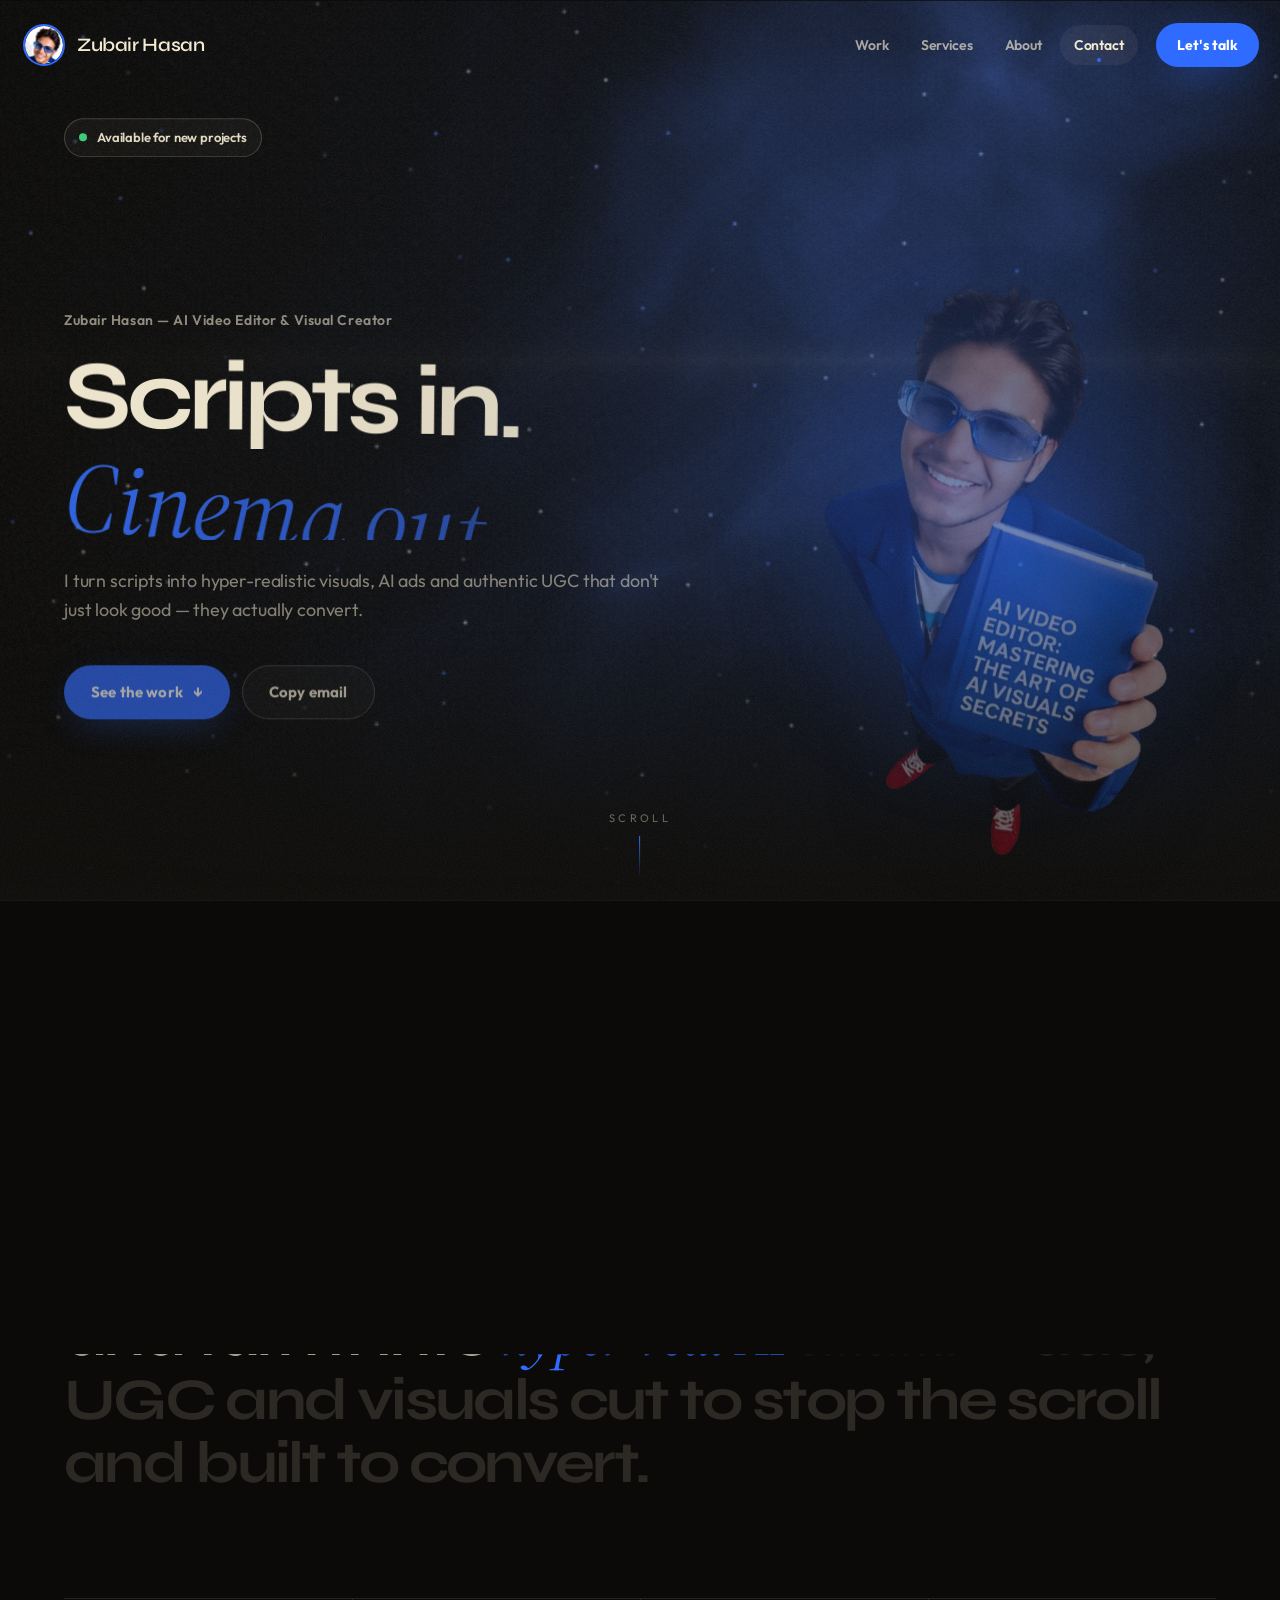
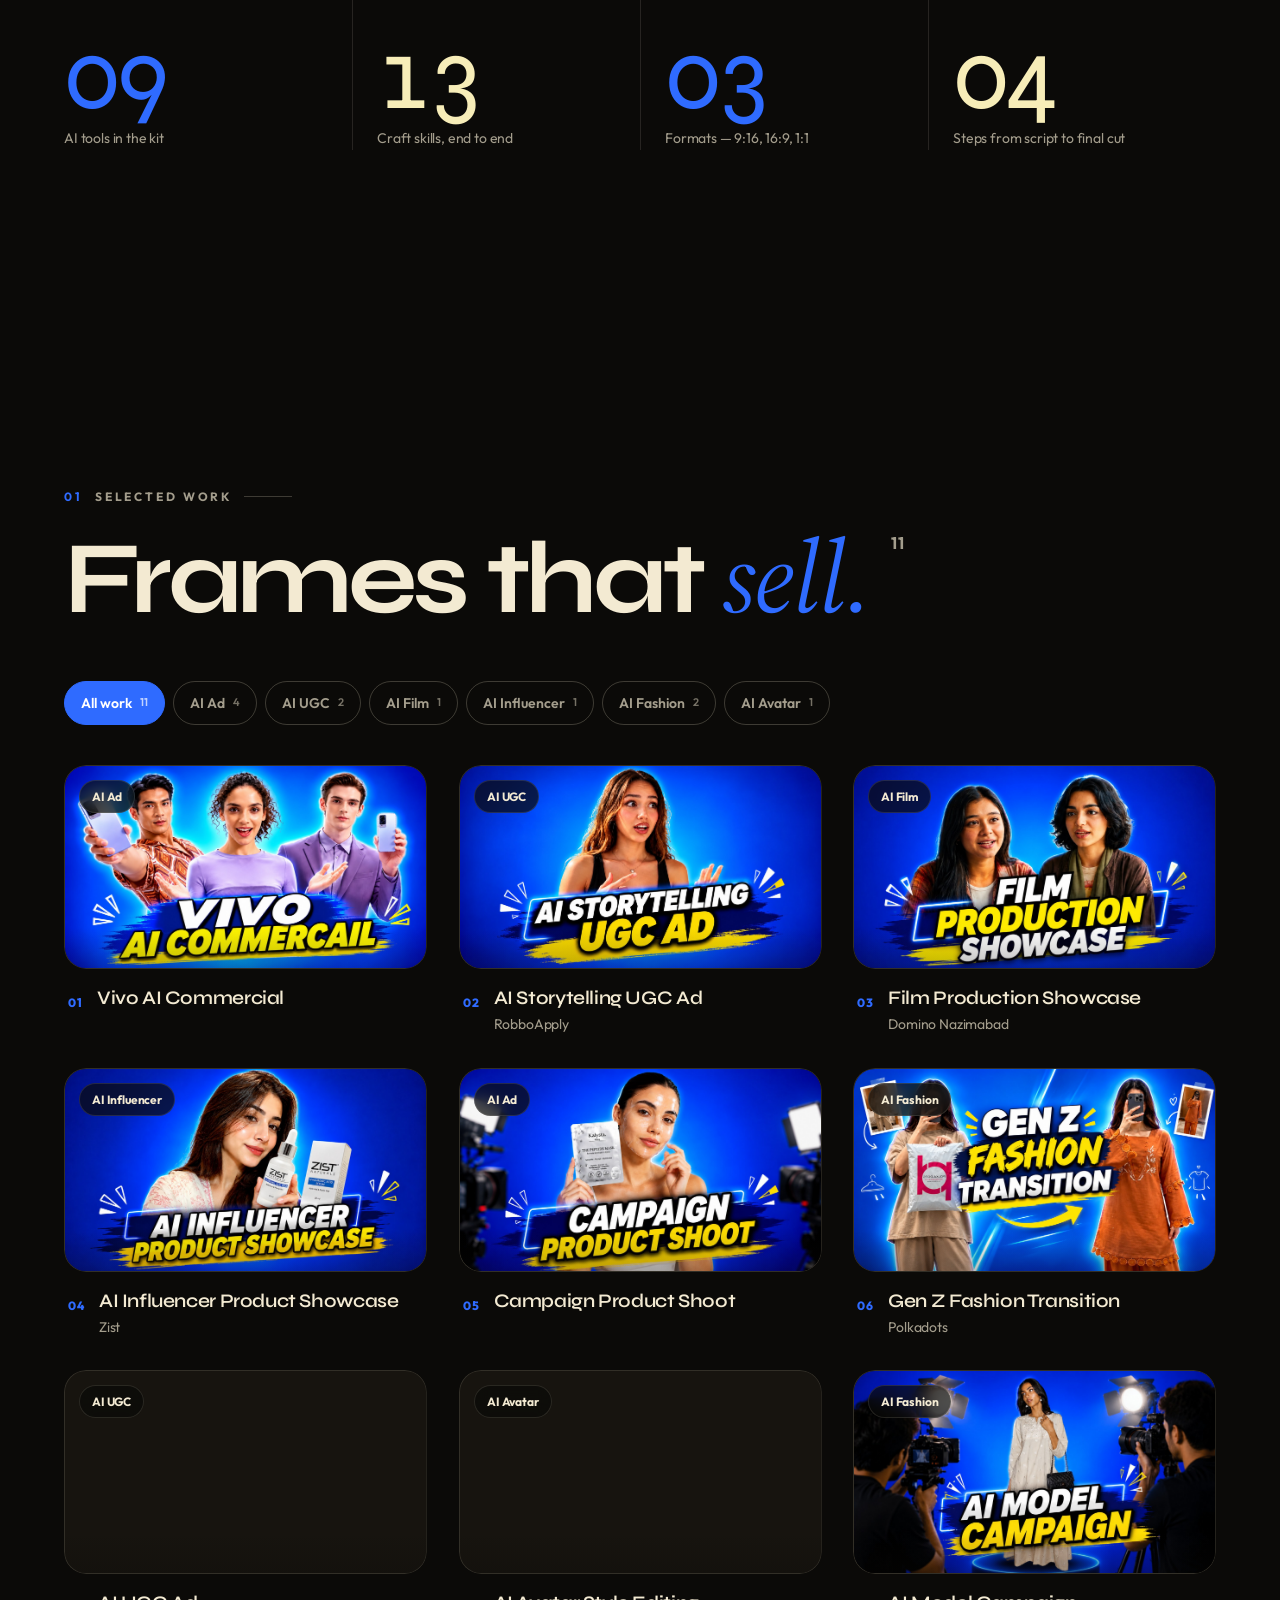
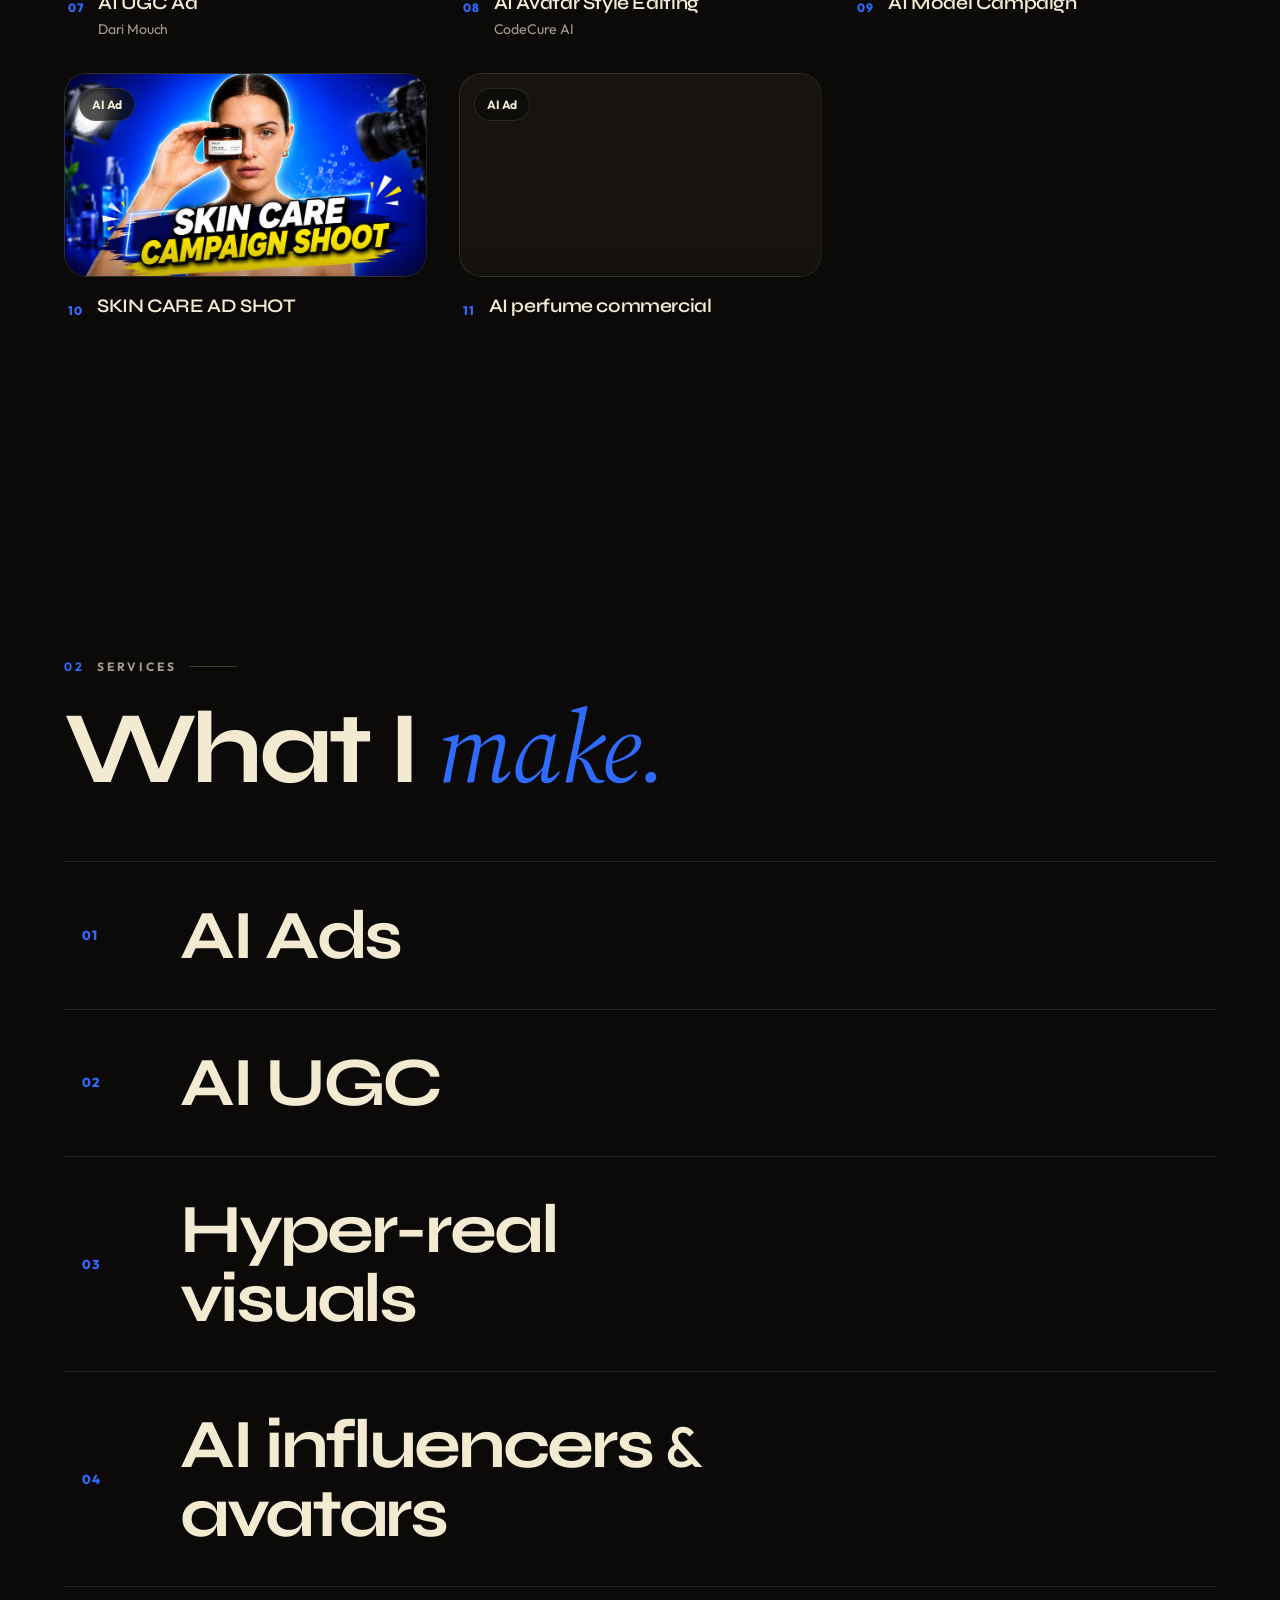
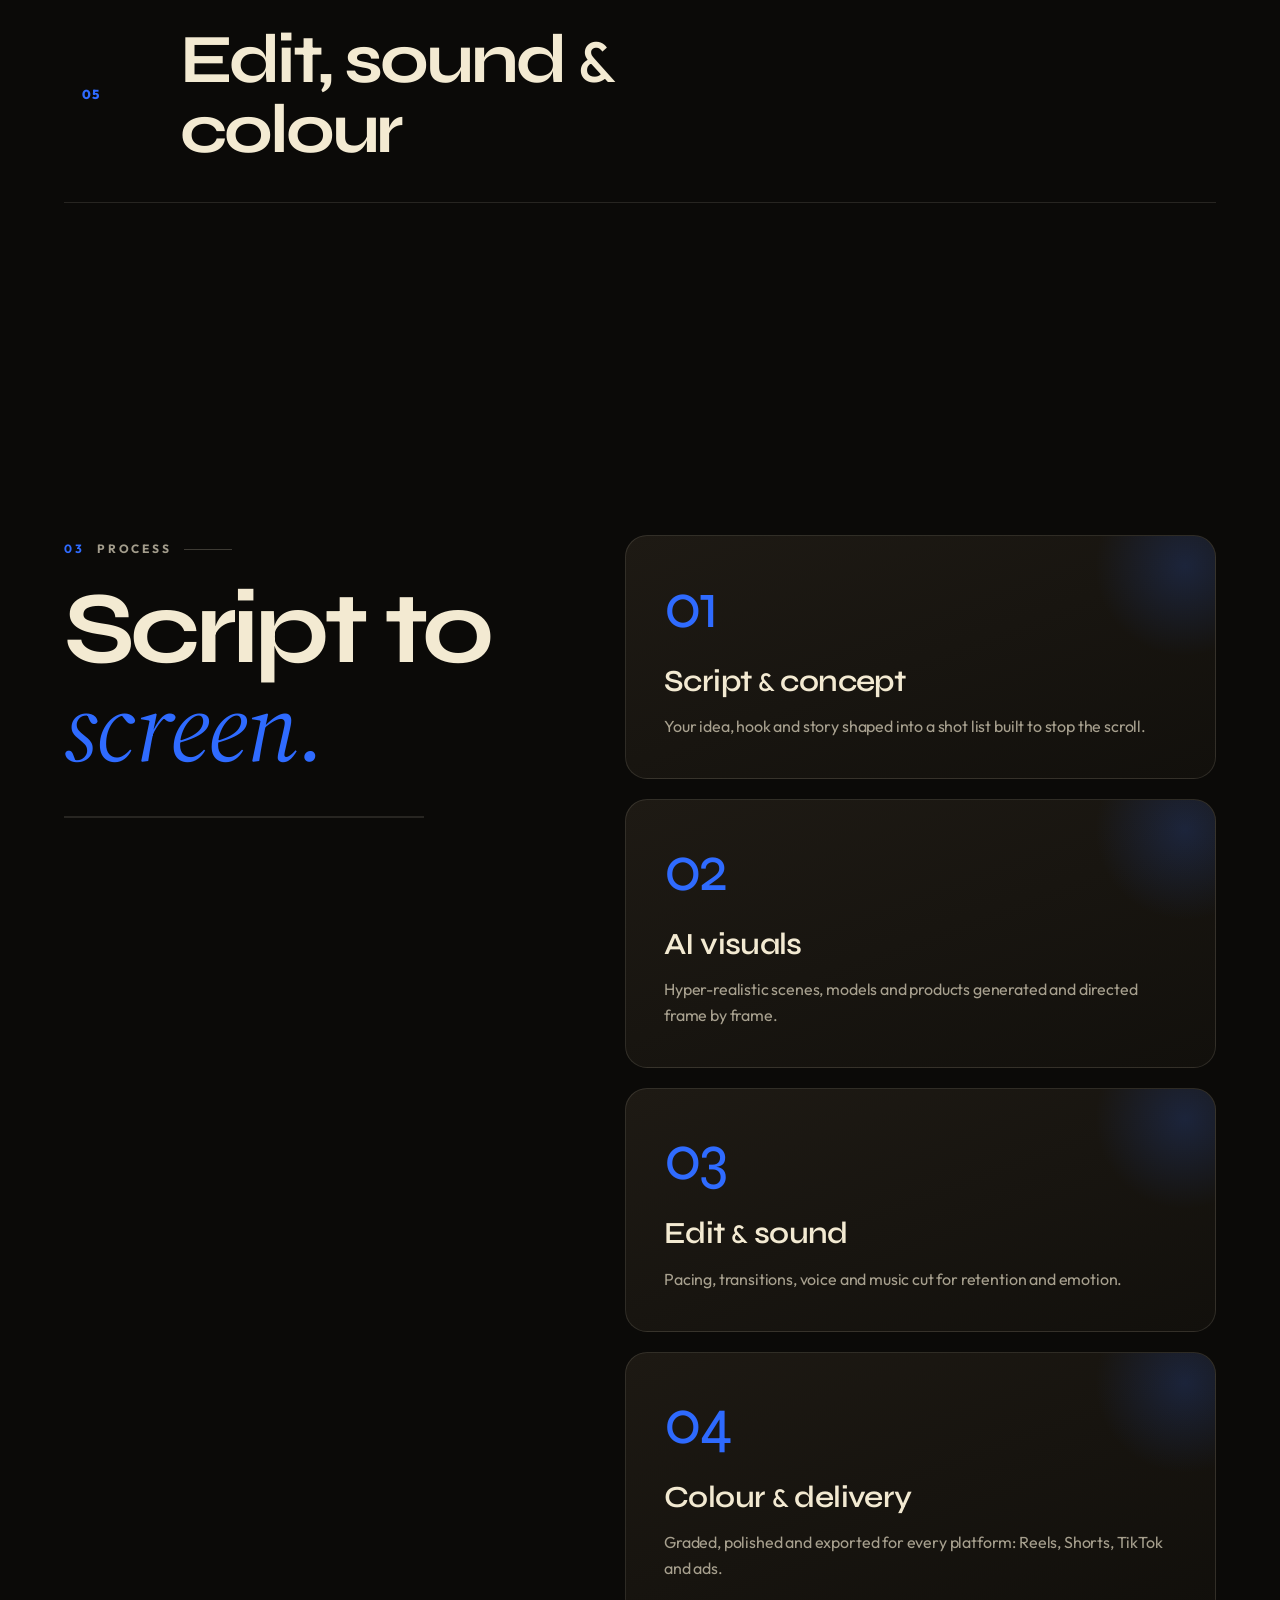
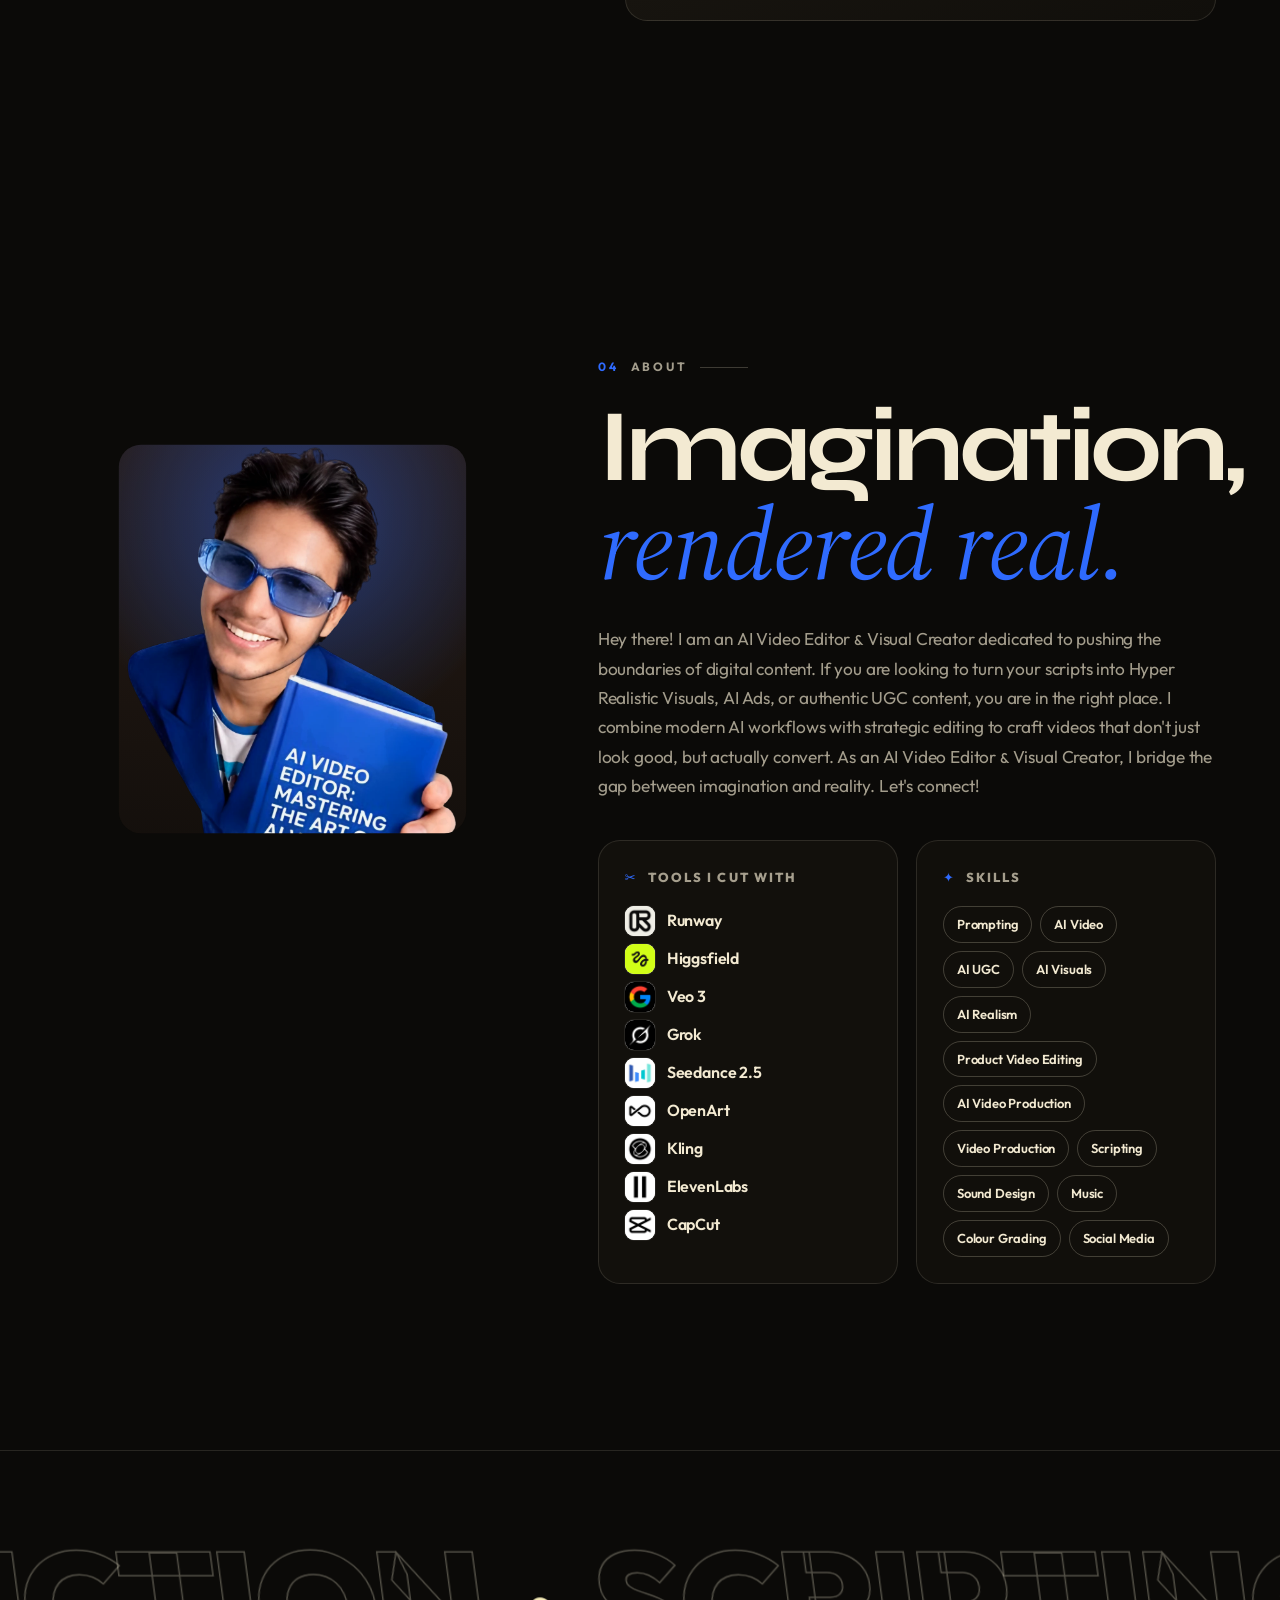
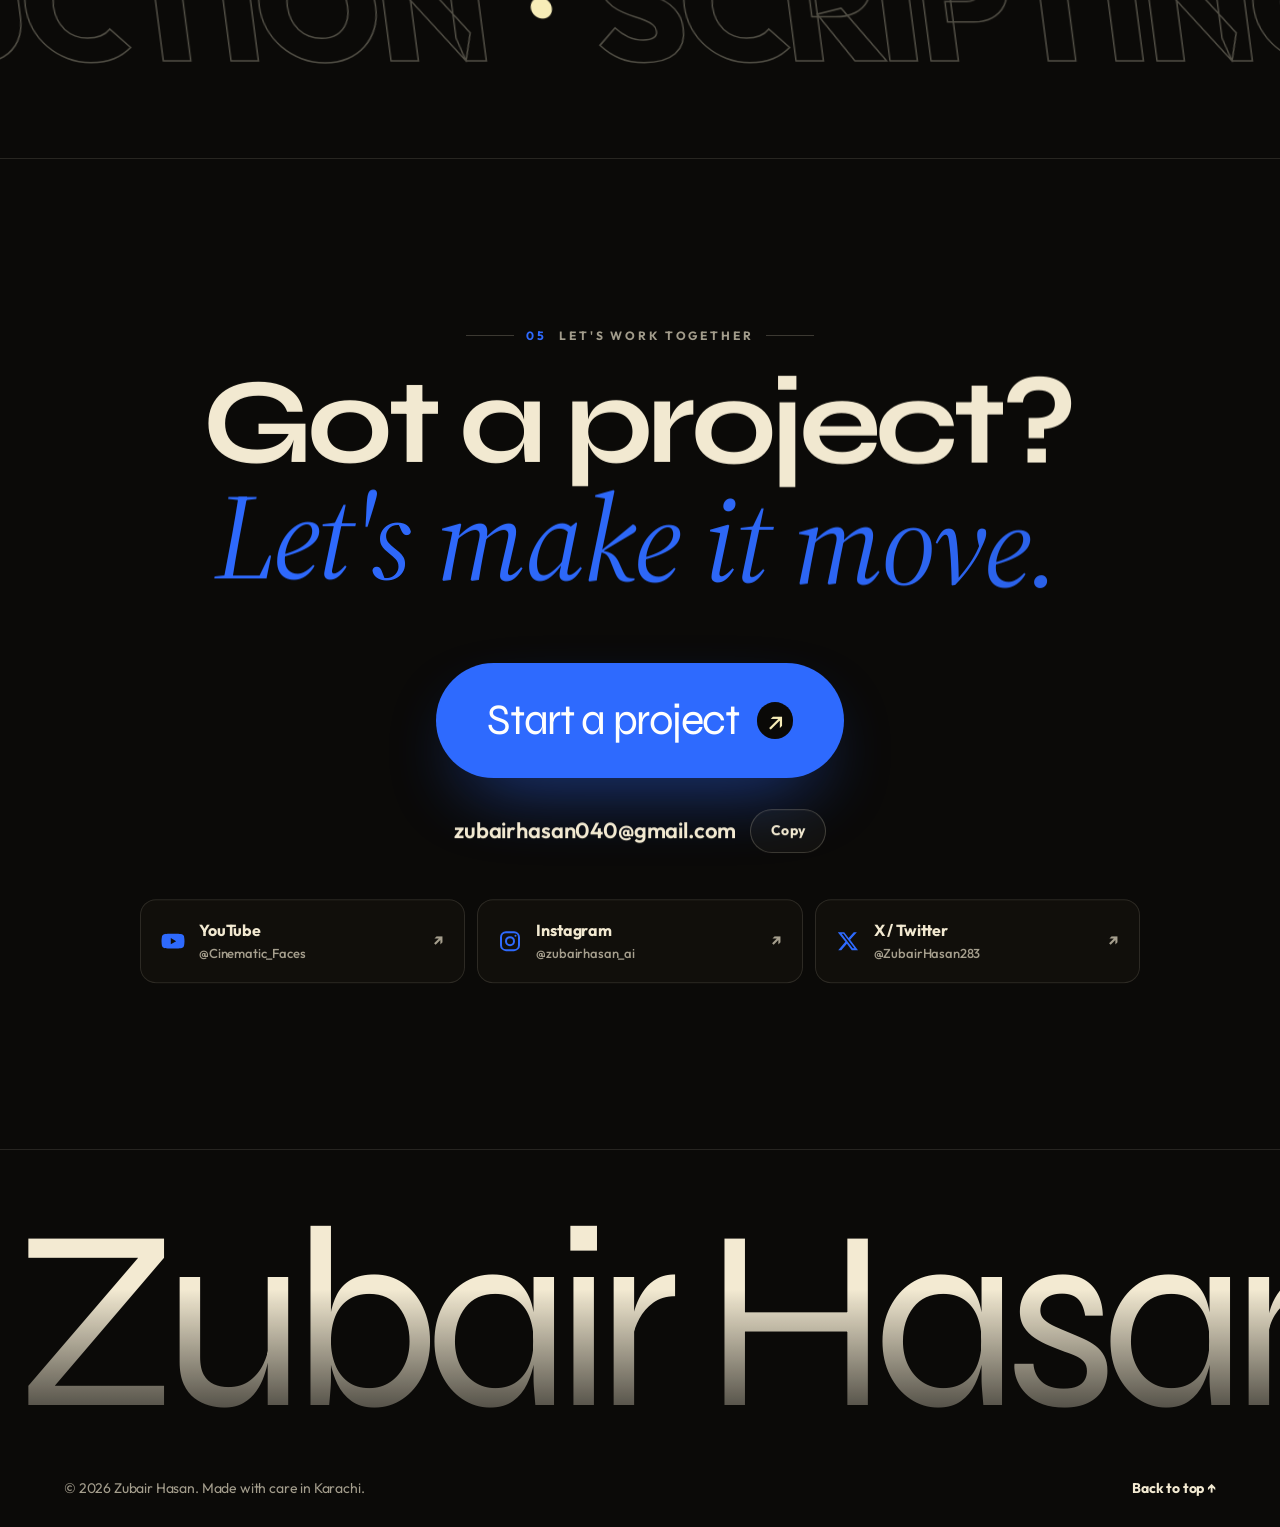
==== commit 1e44c5aa: "Fonts: Syne + Outfit + Source Serif 4 accents" ====
--- a/index.html
+++ b/index.html
@@ -31,11 +31,9 @@
 
   <link rel="preconnect" href="https://fonts.googleapis.com">
   <link rel="preconnect" href="https://fonts.gstatic.com" crossorigin>
-  <link rel="preconnect" href="https://api.fontshare.com" crossorigin>
-  <link rel="stylesheet" href="https://api.fontshare.com/v2/css?f[]=clash-display@300,400,500,600,700&f[]=satoshi@400,500,700,900&display=swap">
-  <link rel="stylesheet" href="https://fonts.googleapis.com/css2?family=Instrument+Serif:ital@0;1&display=swap">
+  <link rel="stylesheet" href="https://fonts.googleapis.com/css2?family=Syne:wght@400;500;600;700;800&family=Outfit:wght@400;500;600;700&family=Source+Serif+4:ital,wght@0,400;1,400;1,500&display=swap">
   <link rel="preload" as="image" href="assets/img/zubair-v4.webp" type="image/webp">
-  <link rel="stylesheet" href="assets/css/style.css?v=11">
+  <link rel="stylesheet" href="assets/css/style.css?v=12">
 
   <script type="application/ld+json">
   {
--- a/assets/css/style.css
+++ b/assets/css/style.css
@@ -20,9 +20,9 @@
   --radius-sm: 14px;
   --pad: clamp(20px, 5vw, 72px);
   --max: 1360px;
-  --serif: "Clash Display", "Satoshi", system-ui, sans-serif;
-  --accent-serif: "Instrument Serif", Georgia, serif;
-  --sans: "Satoshi", "Manrope", system-ui, -apple-system, "Segoe UI", Roboto, Arial, sans-serif;
+  --serif: "Syne", system-ui, sans-serif;
+  --accent-serif: "Source Serif 4", Georgia, serif;
+  --sans: "Outfit", system-ui, -apple-system, "Segoe UI", Roboto, Arial, sans-serif;
   --ease: cubic-bezier(.2, .7, .1, 1);
   --ease-out: cubic-bezier(.16, 1, .3, 1);
   --nav-h: 76px;
@@ -591,12 +591,11 @@
 .nav__mark { overflow: hidden; }
 .nav__mark img { width: 100%; height: 100%; object-fit: cover; display: block; border-radius: 50%; }
 
-/* ---- Typography refresh: Clash Display + Satoshi, Instrument Serif italic accents ---- */
+/* ---- Typography: Syne + Outfit, Source Serif 4 italic accents ---- */
 * { font-variation-settings: normal !important; }
-.section__title, .hero__title, .contact__title, .empty__title, .manifesto__text, .service__name { letter-spacing: -.03em; }
+.section__title, .hero__title, .contact__title, .empty__title, .manifesto__text, .service__name { letter-spacing: -0.045em; font-weight: 700; }
+.hero__title { font-size: clamp(52px, 7.6vw, 124px); letter-spacing: -0.05em; line-height: 0.92; }
 .section__title em, .hero__title em, .contact__title em, .empty__title em, .manifesto__text em, .line--accent em,
-.service:hover .service__name, .service:focus-visible .service__name {
-  font-family: var(--accent-serif); font-style: italic; font-weight: 400; letter-spacing: -.01em;
-}
-body { letter-spacing: -.005em; }
-.card-project__title, .process h3, .nav__name { font-weight: 500; letter-spacing: -.01em; }
+.service:hover .service__name, .service:focus-visible .service__name { font-family: var(--accent-serif); font-style: italic; font-weight: 400; letter-spacing: -0.015em; }
+body { letter-spacing: -0.01em; }
+.card-project__title, .process h3, .nav__name { font-weight: 600; letter-spacing: -0.02em; }
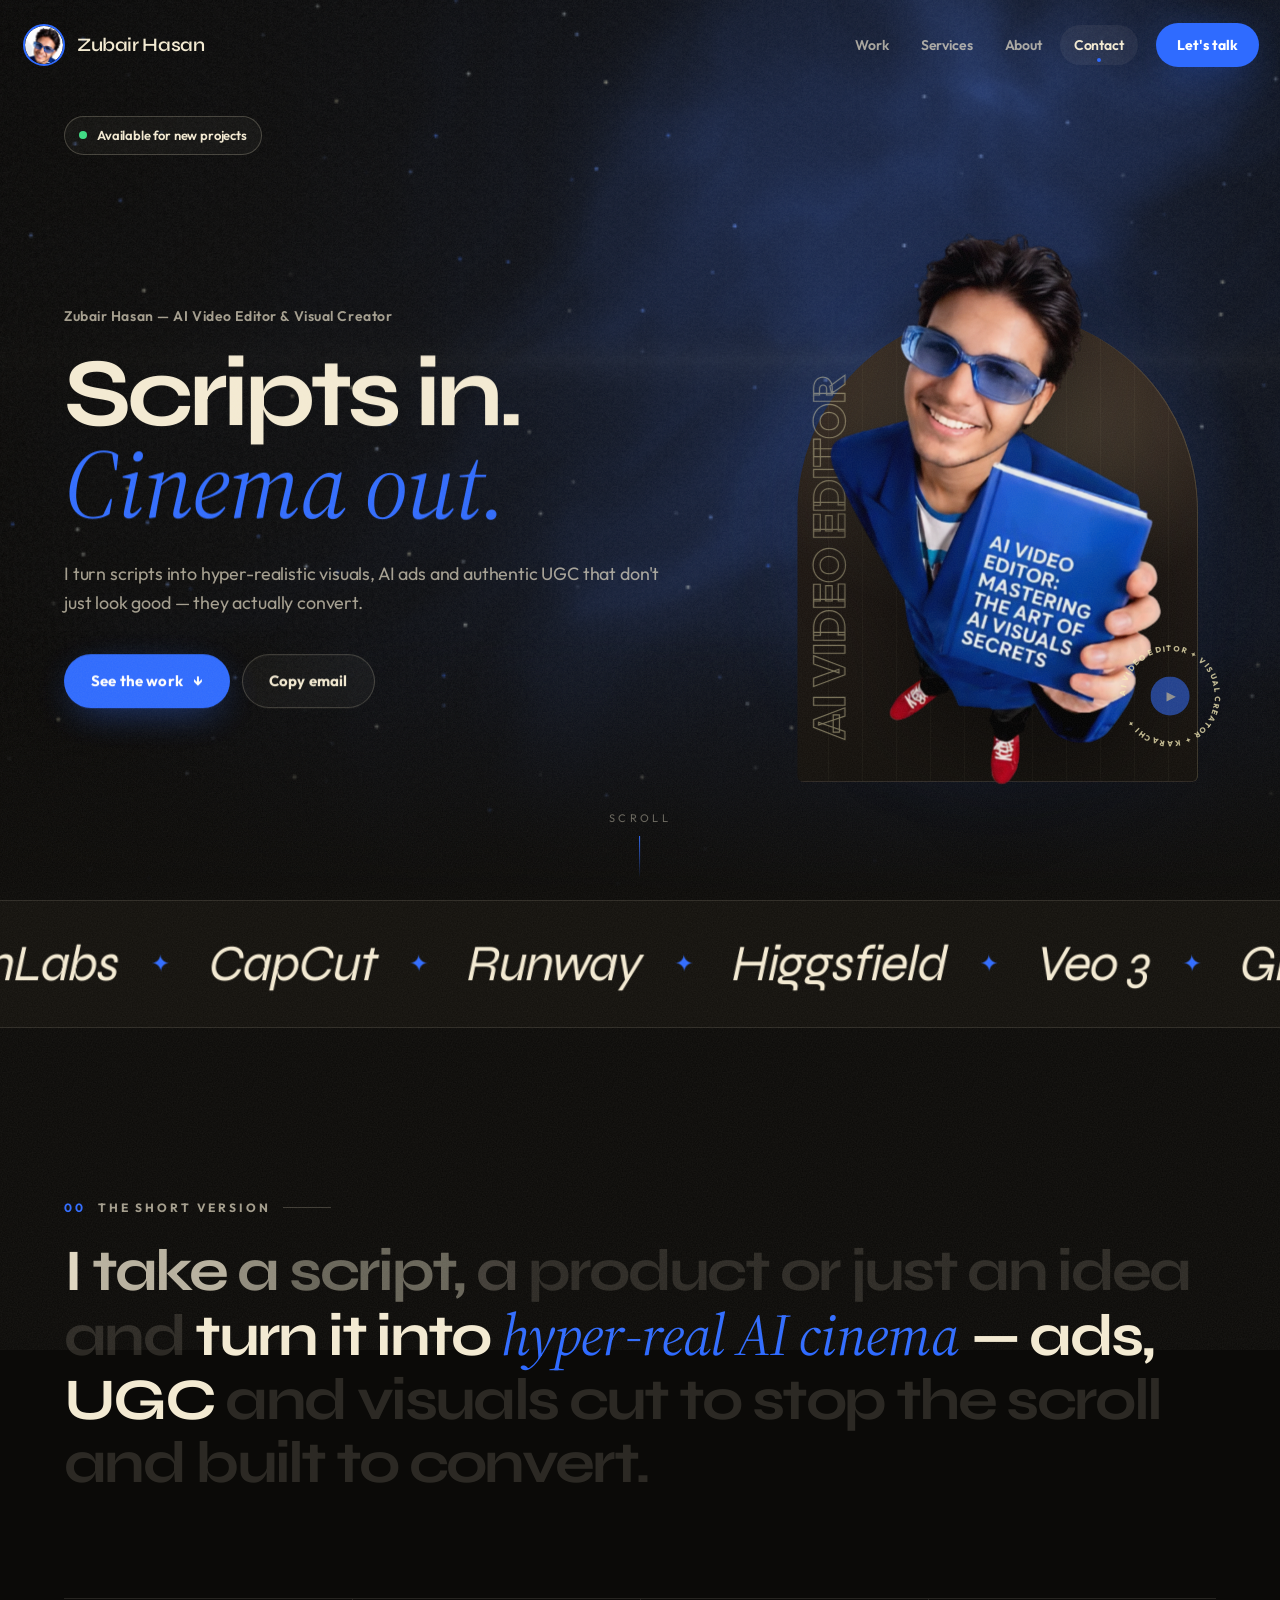
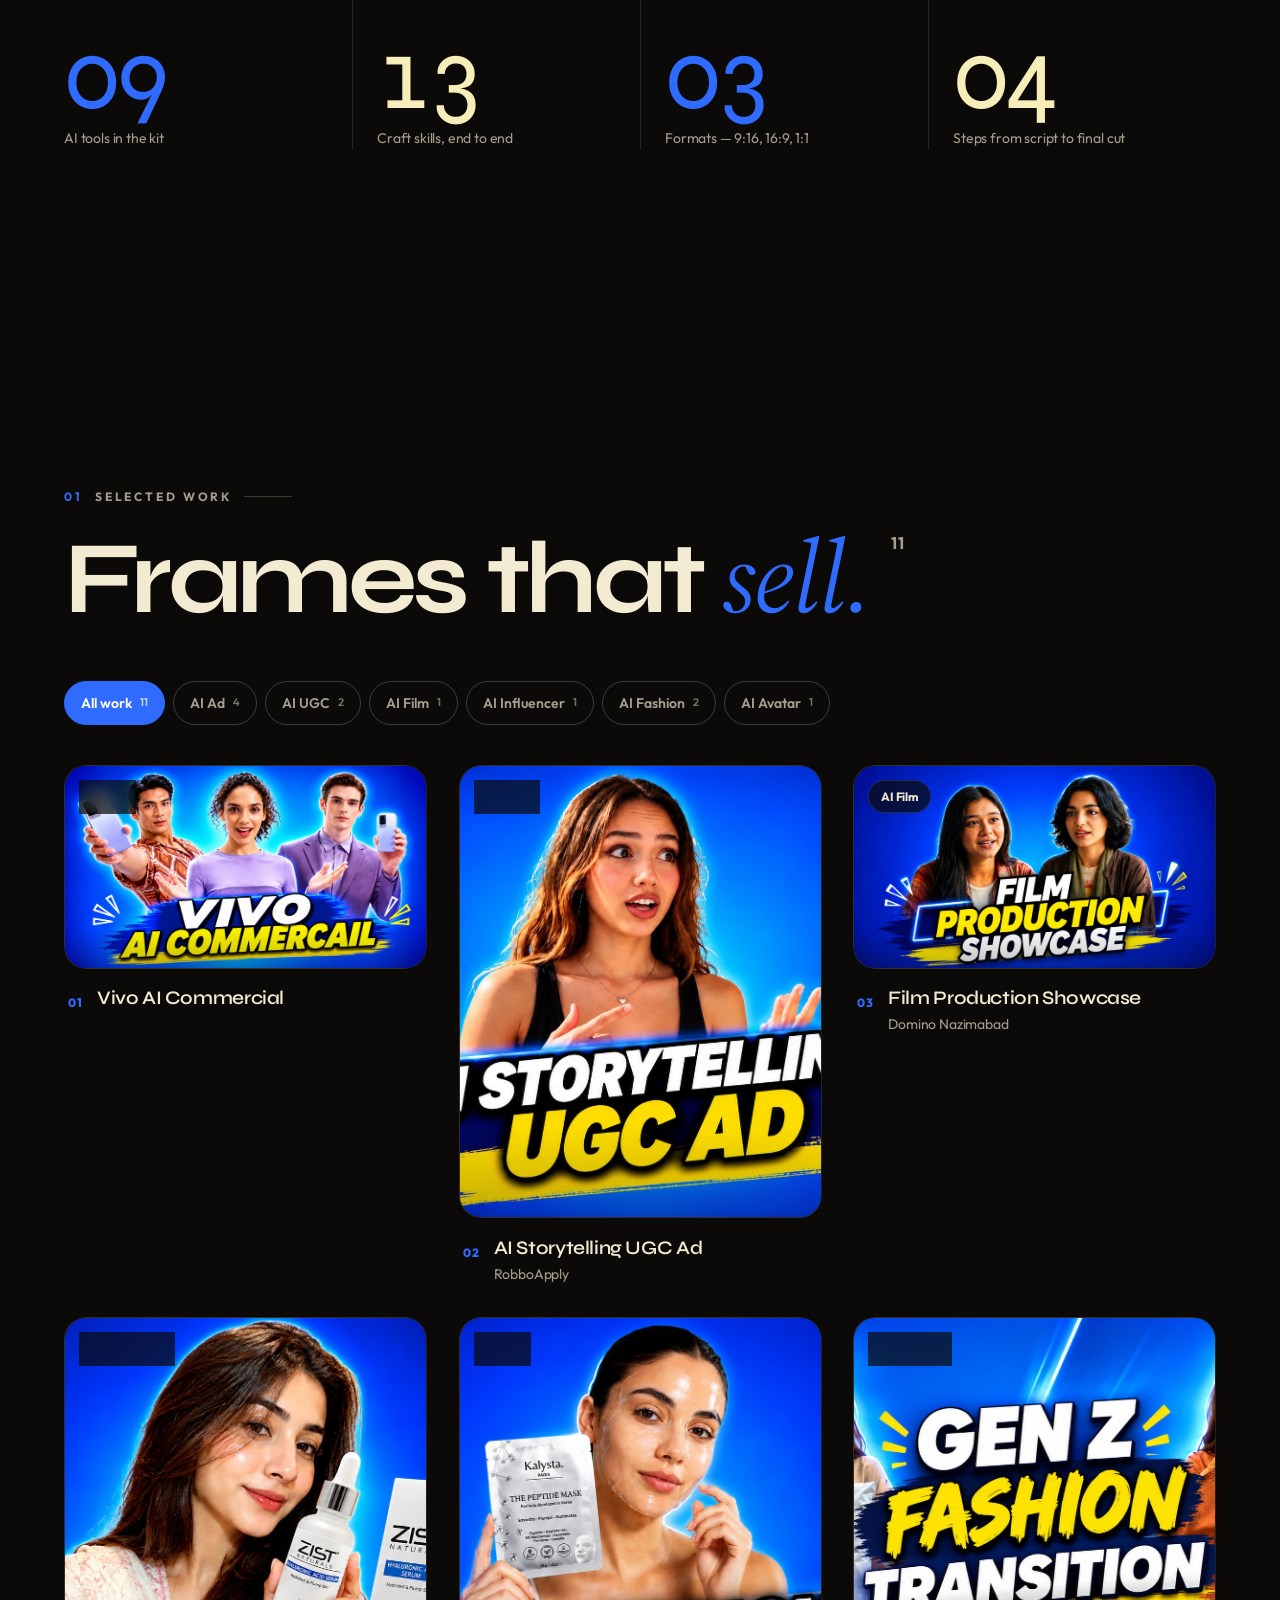
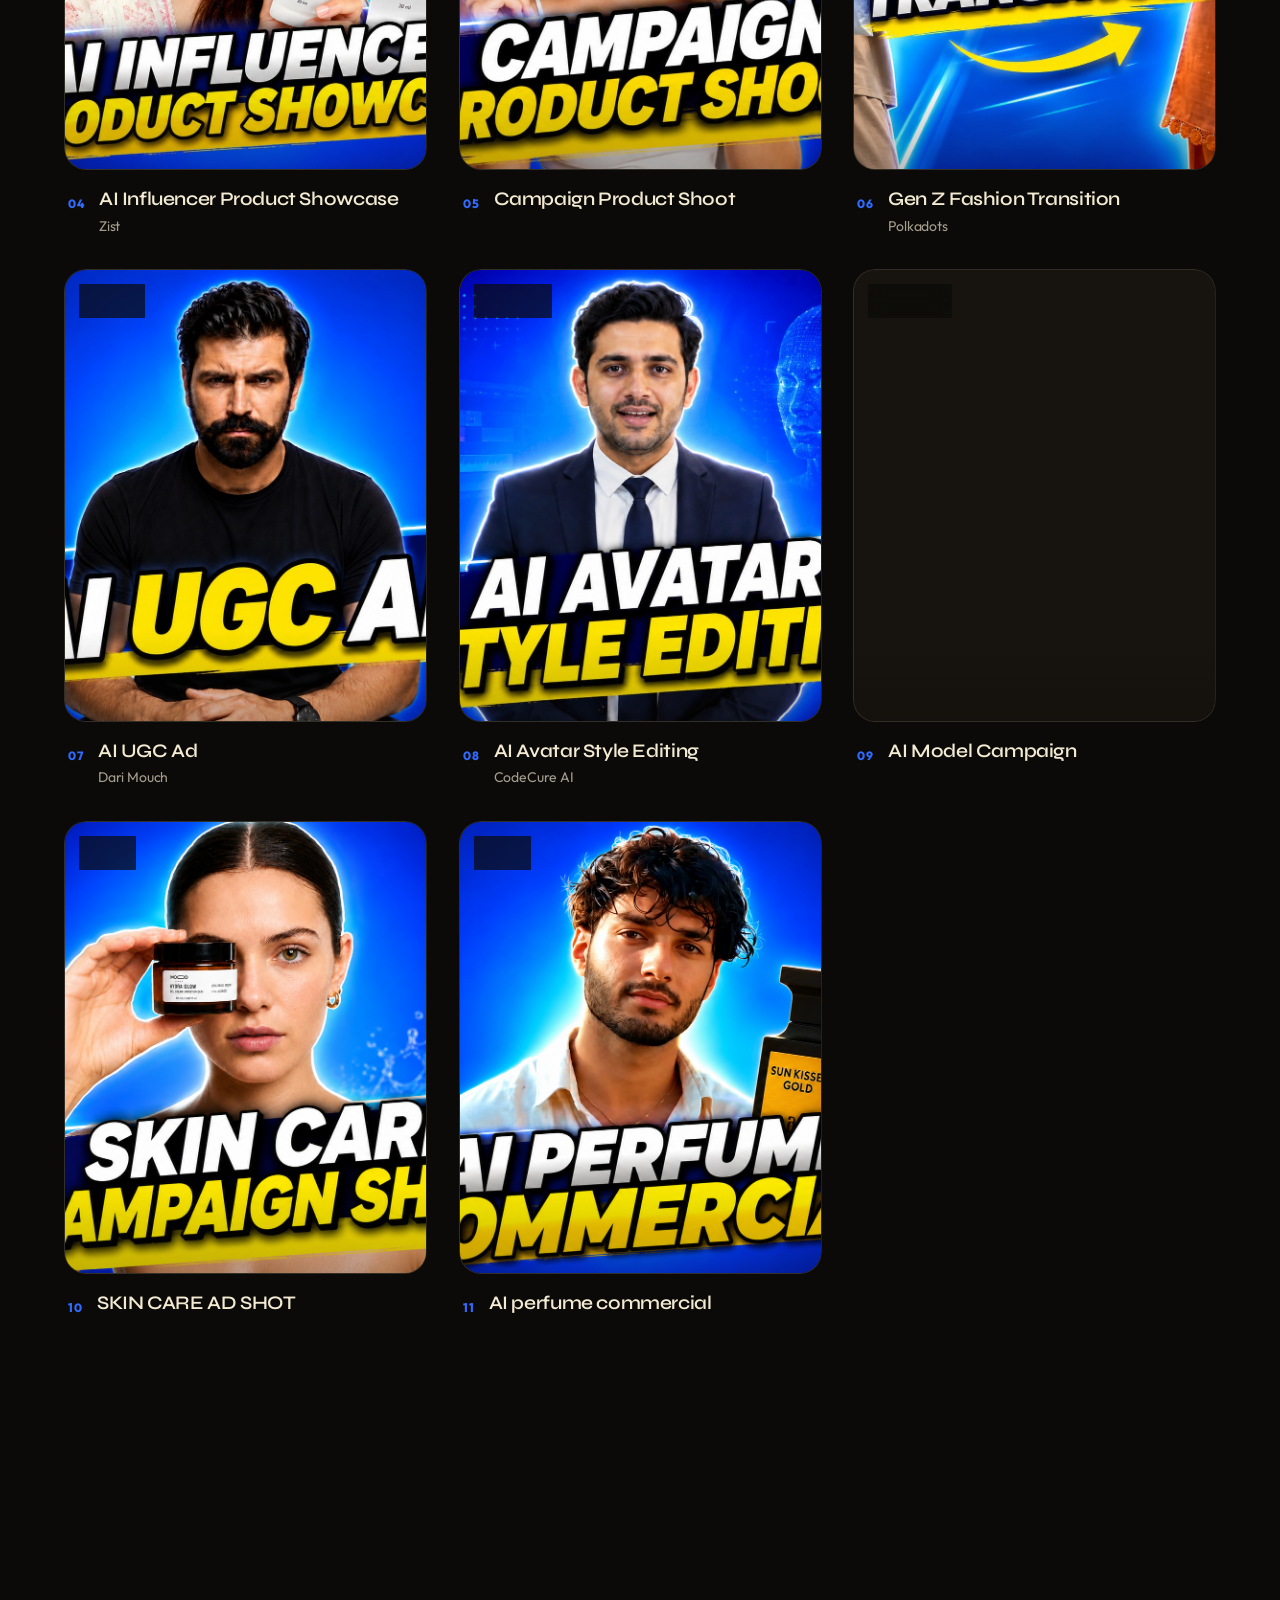
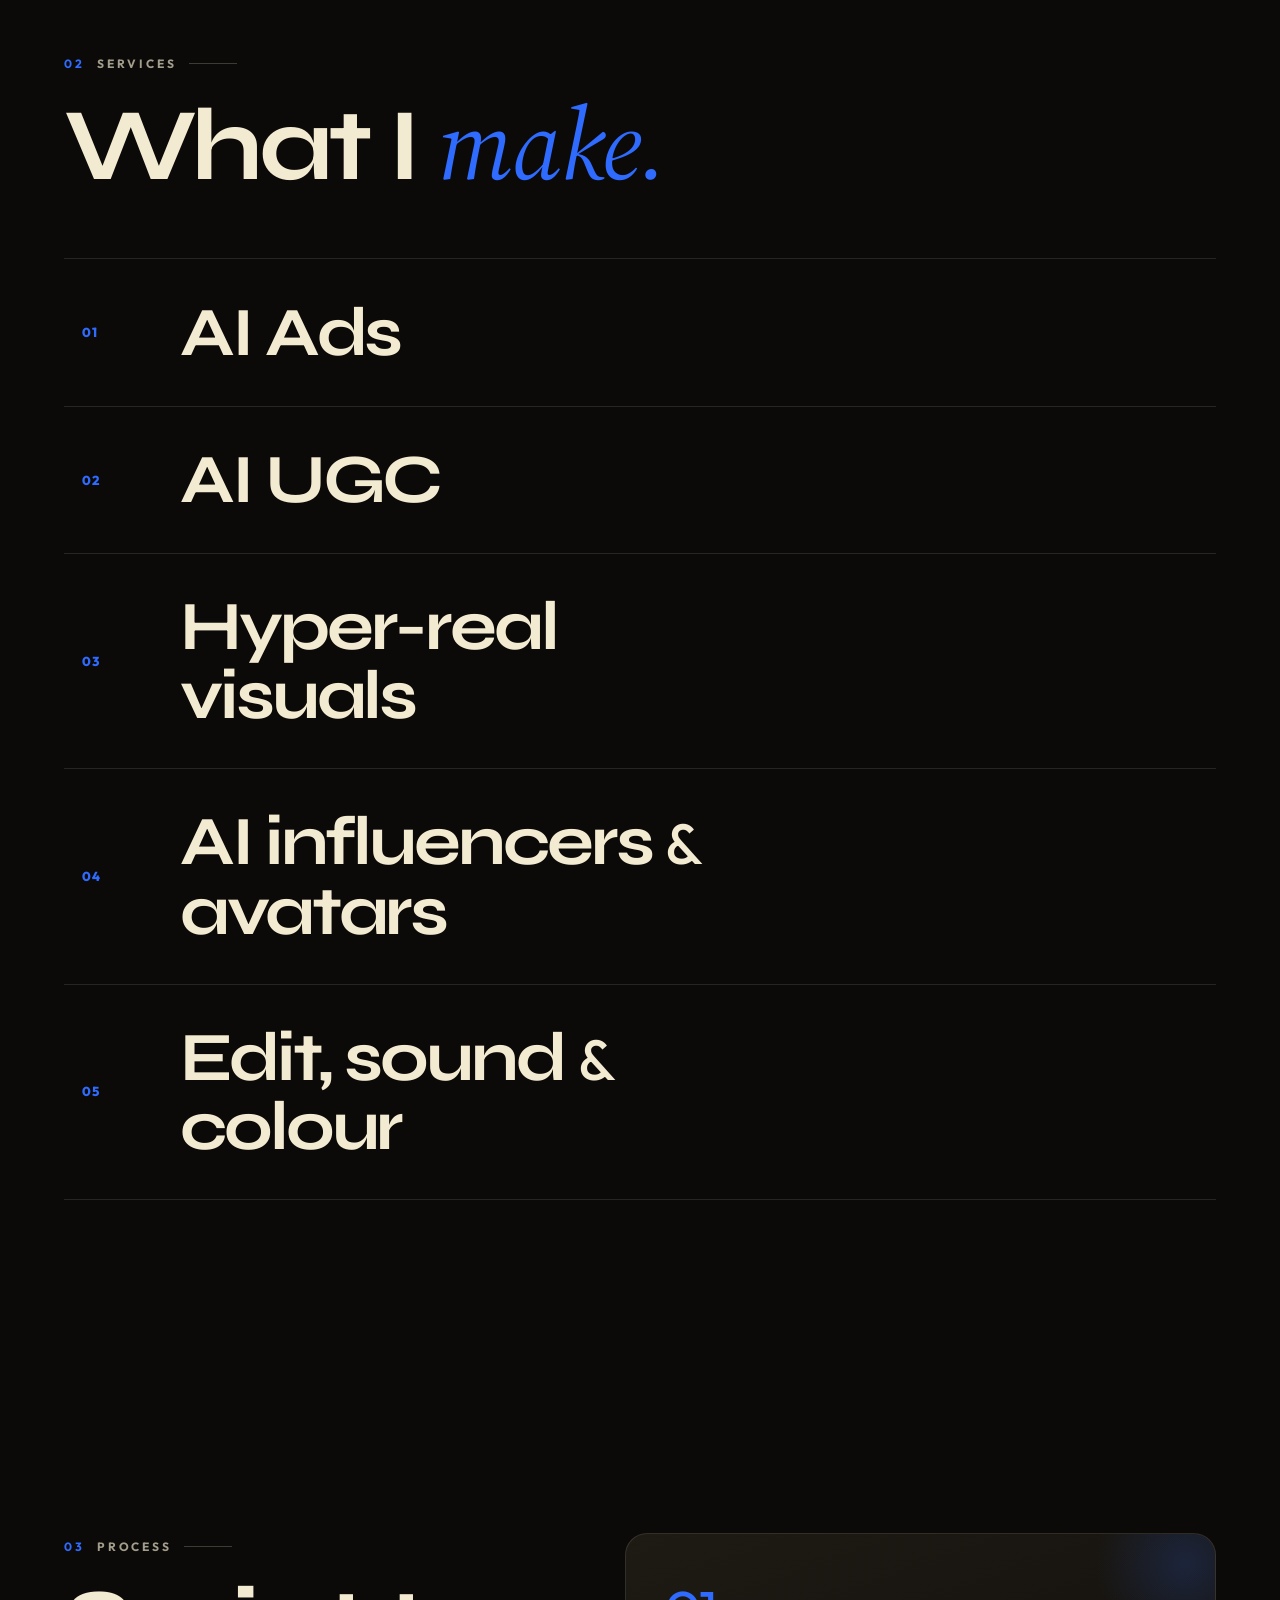
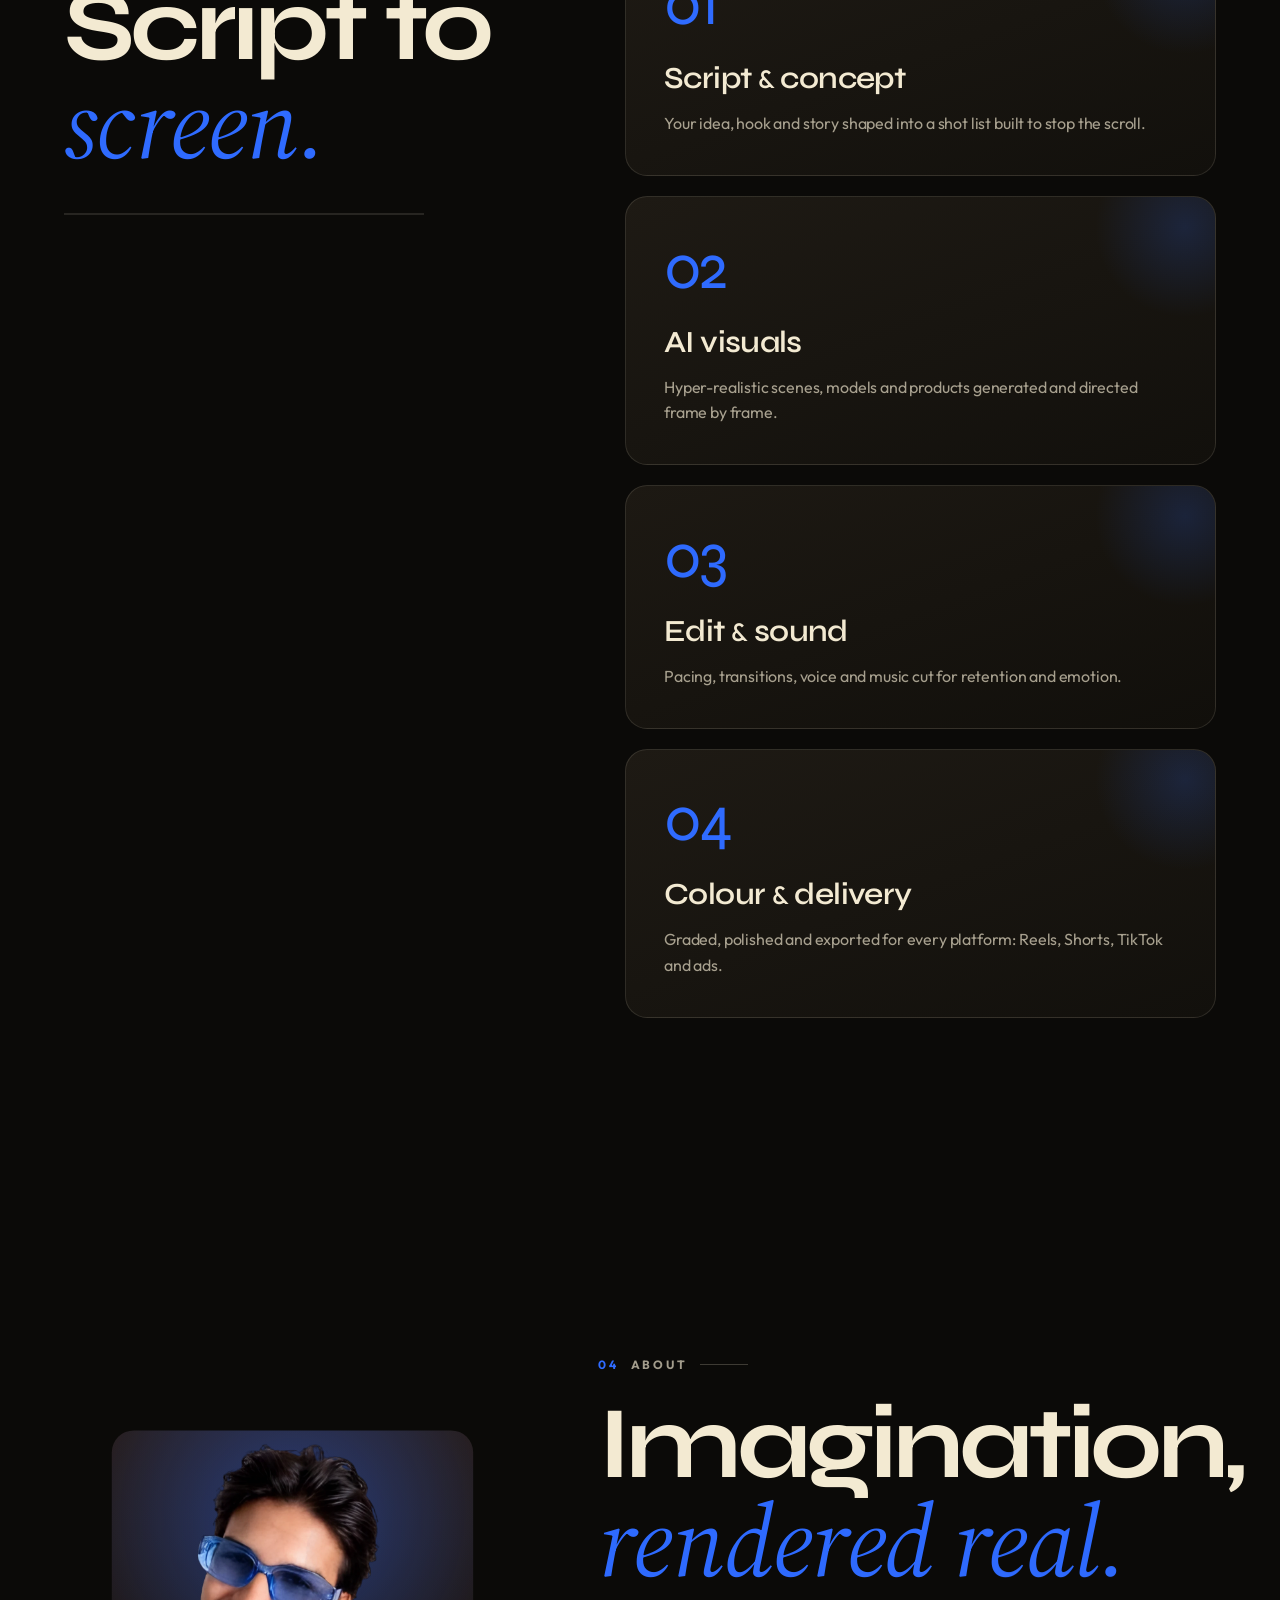
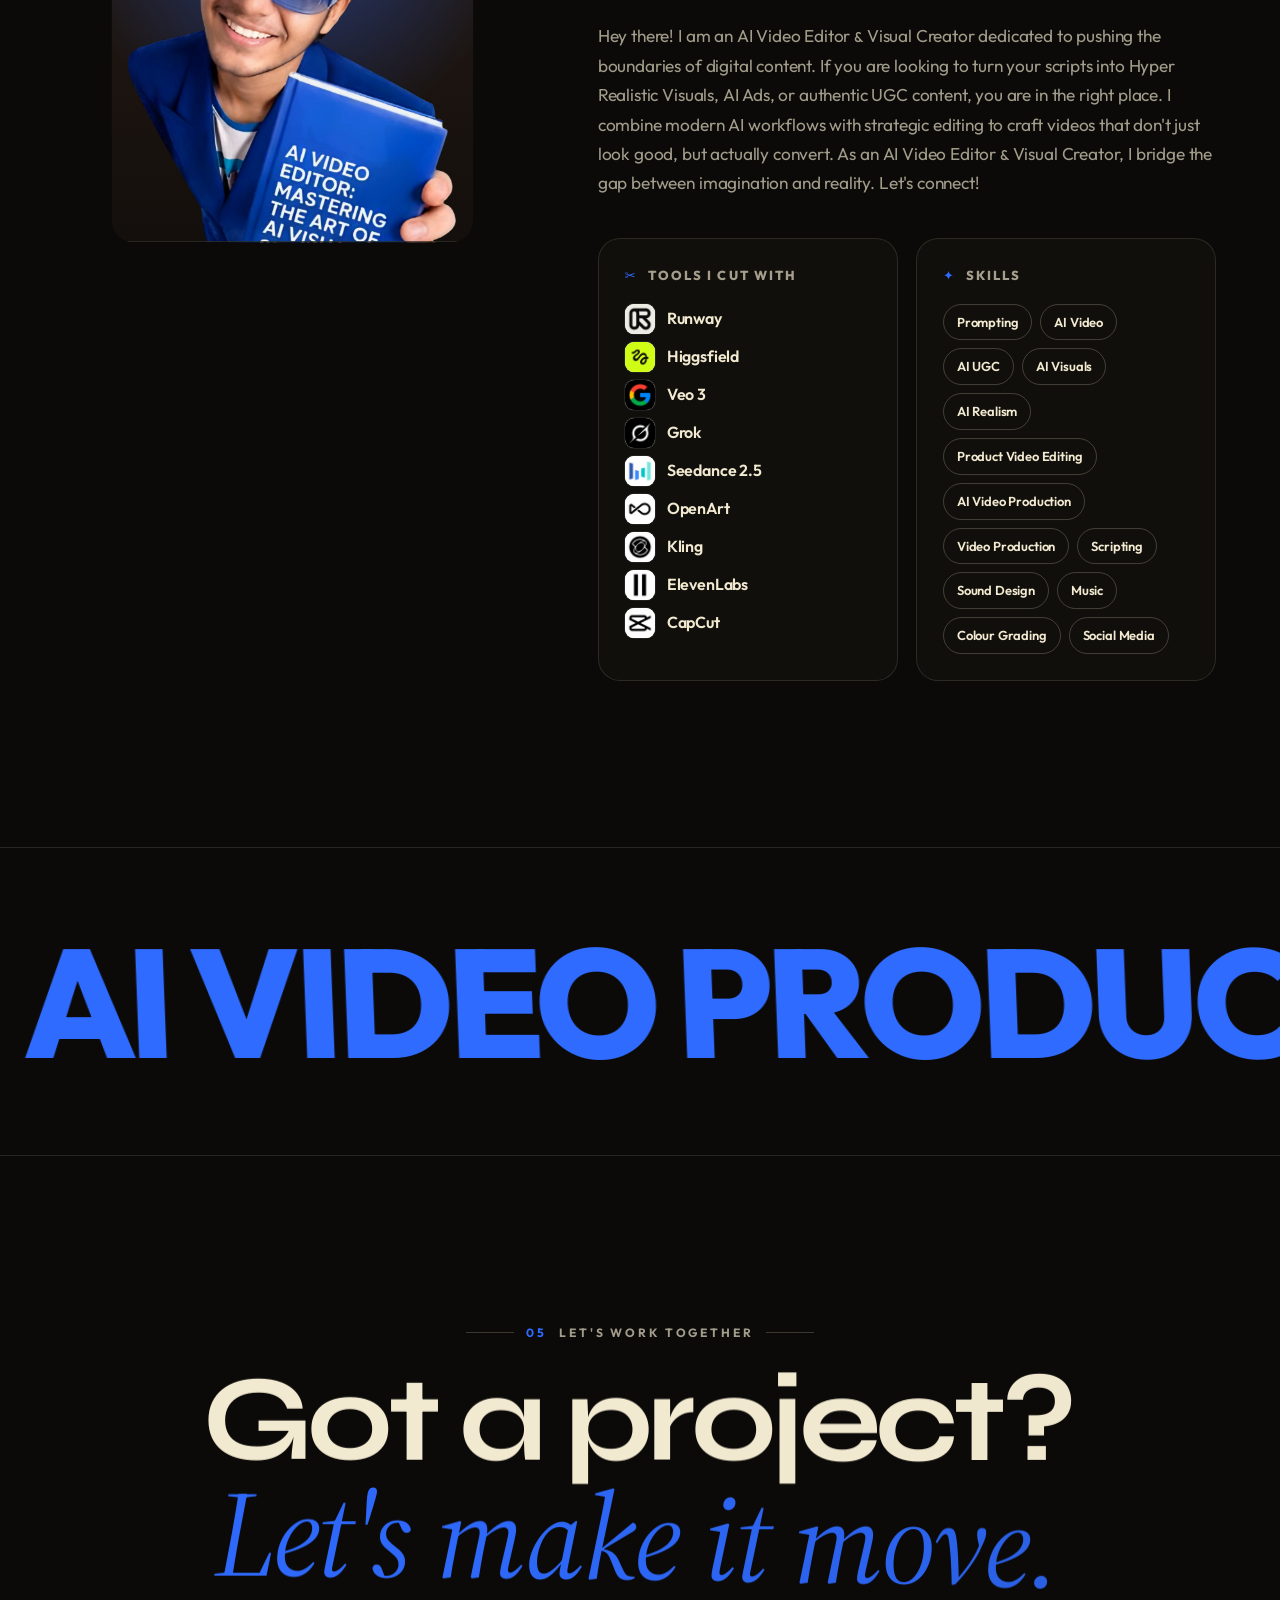
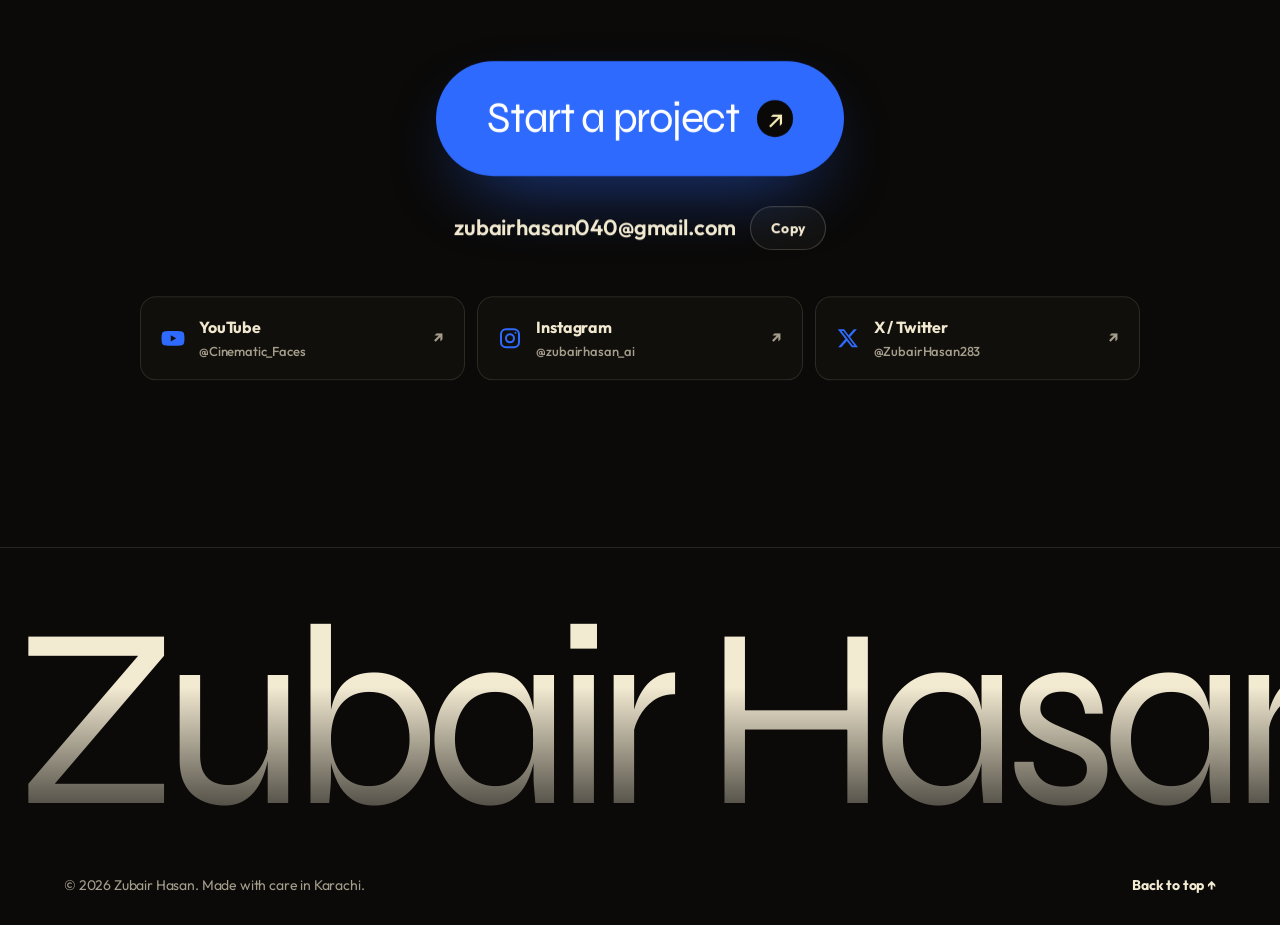
==== commit e6859b7f: "Self-host HD project videos and allow CMS uploads Host all 11 project videos as H.264 MP4s under /vi" ====
--- a/index.html
+++ b/index.html
@@ -33,7 +33,7 @@
   <link rel="preconnect" href="https://fonts.gstatic.com" crossorigin>
   <link rel="stylesheet" href="https://fonts.googleapis.com/css2?family=Syne:wght@400;500;600;700;800&family=Outfit:wght@400;500;600;700&family=Source+Serif+4:ital,wght@0,400;1,400;1,500&display=swap">
   <link rel="preload" as="image" href="assets/img/zubair-v4.webp" type="image/webp">
-  <link rel="stylesheet" href="assets/css/style.css?v=12">
+  <link rel="stylesheet" href="assets/css/style.css?v=13">
 
   <script type="application/ld+json">
   {
@@ -336,6 +336,6 @@
   <script src="assets/vendor/gsap.min.js" defer></script>
   <script src="assets/vendor/ScrollTrigger.min.js" defer></script>
   <script src="assets/vendor/lenis.min.js" defer></script>
-  <script src="assets/js/main.js?v=9" defer></script>
+  <script src="assets/js/main.js?v=10" defer></script>
 </body>
 </html>
--- a/assets/css/style.css
+++ b/assets/css/style.css
@@ -511,6 +511,7 @@
 .player.is-vertical { aspect-ratio: 9 / 16; width: min(100%, calc((100vh - 200px) * 9 / 16)); max-height: calc(100vh - 200px); margin: 0 auto; }
 .player.is-square { aspect-ratio: 1; width: min(100%, calc(100vh - 200px)); margin: 0 auto; }
 .player iframe, .player video { position: absolute; inset: 0; width: 100%; height: 100%; border: 0; }
+.player video { object-fit: contain; background: #000; }
 .player__fallback { position: absolute; inset: 0; display: grid; place-items: center; text-align: center; padding: 24px; color: var(--muted); }
 .lightbox__info { padding: 6px 6px 10px; display: grid; gap: 10px; align-content: start; }
 .lightbox__cat { margin: 0; font-size: 12px; font-weight: 800; letter-spacing: .18em; text-transform: uppercase; color: var(--coral); }
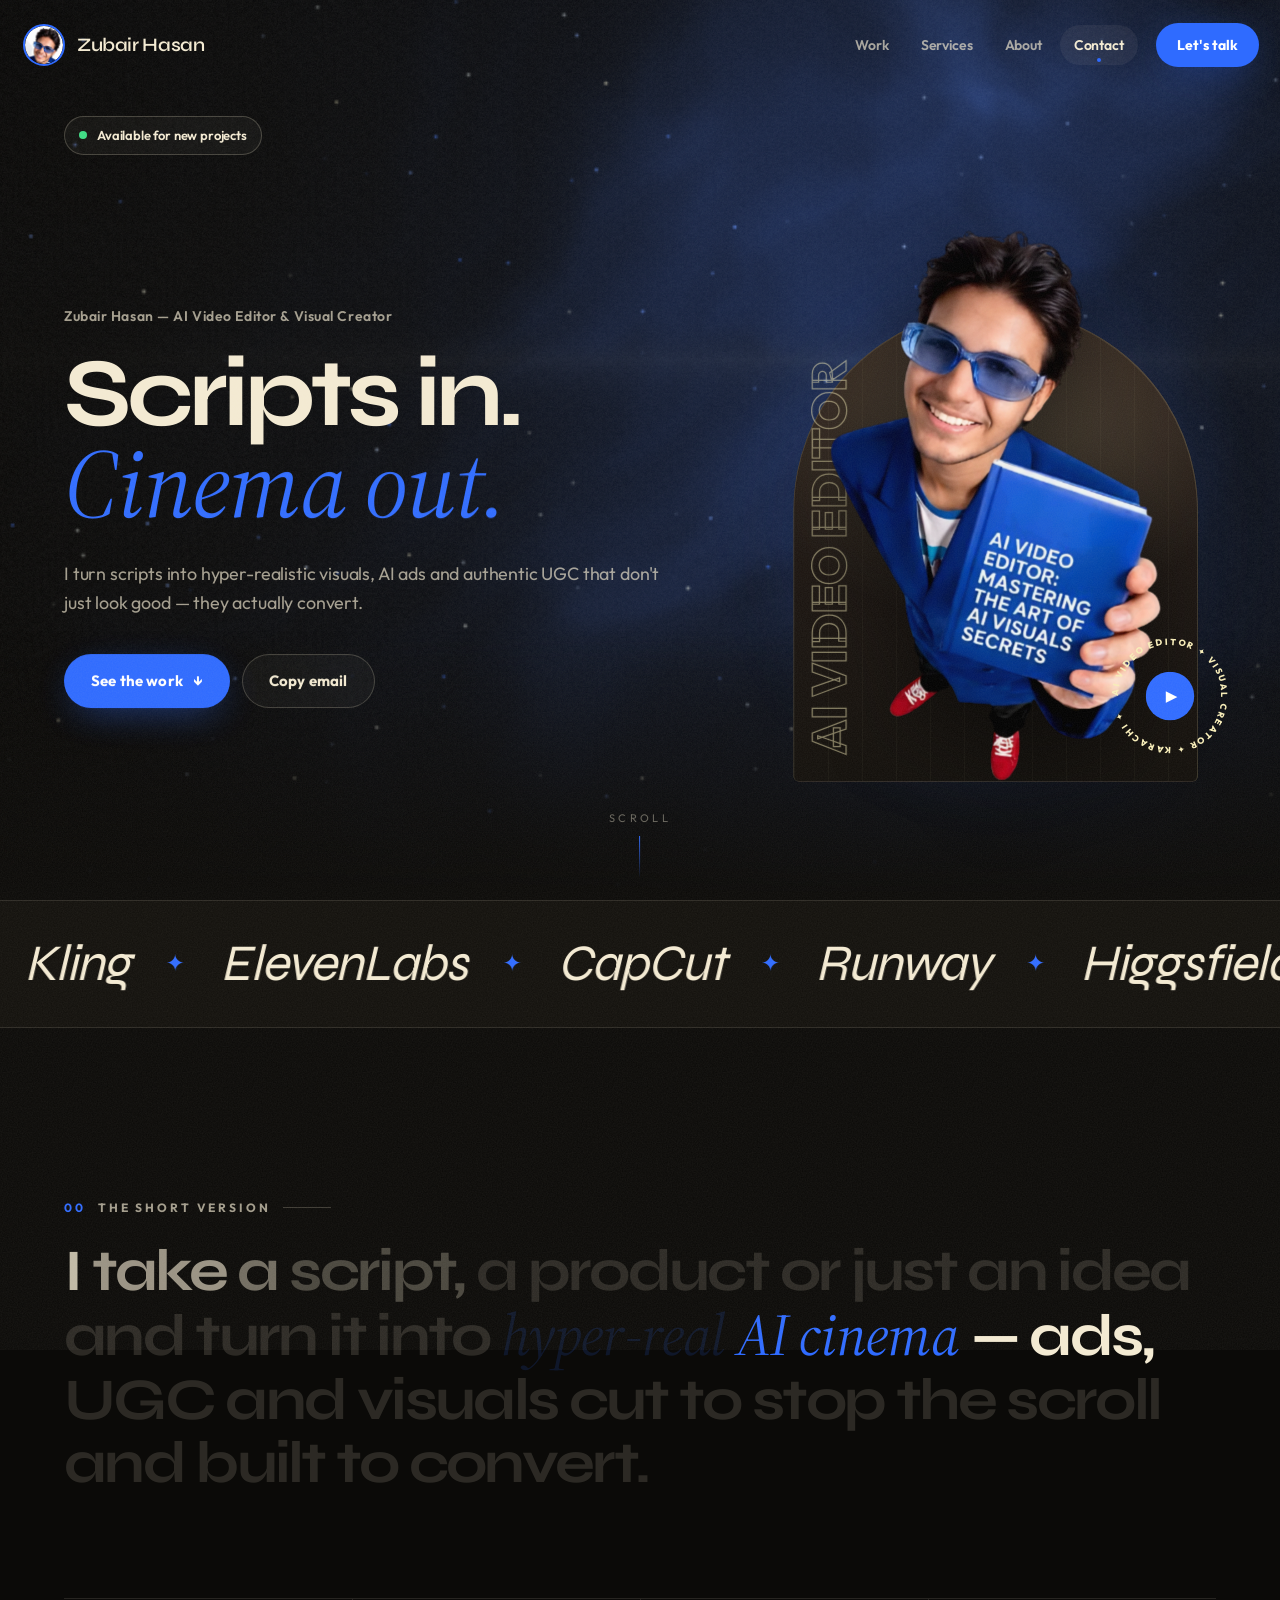
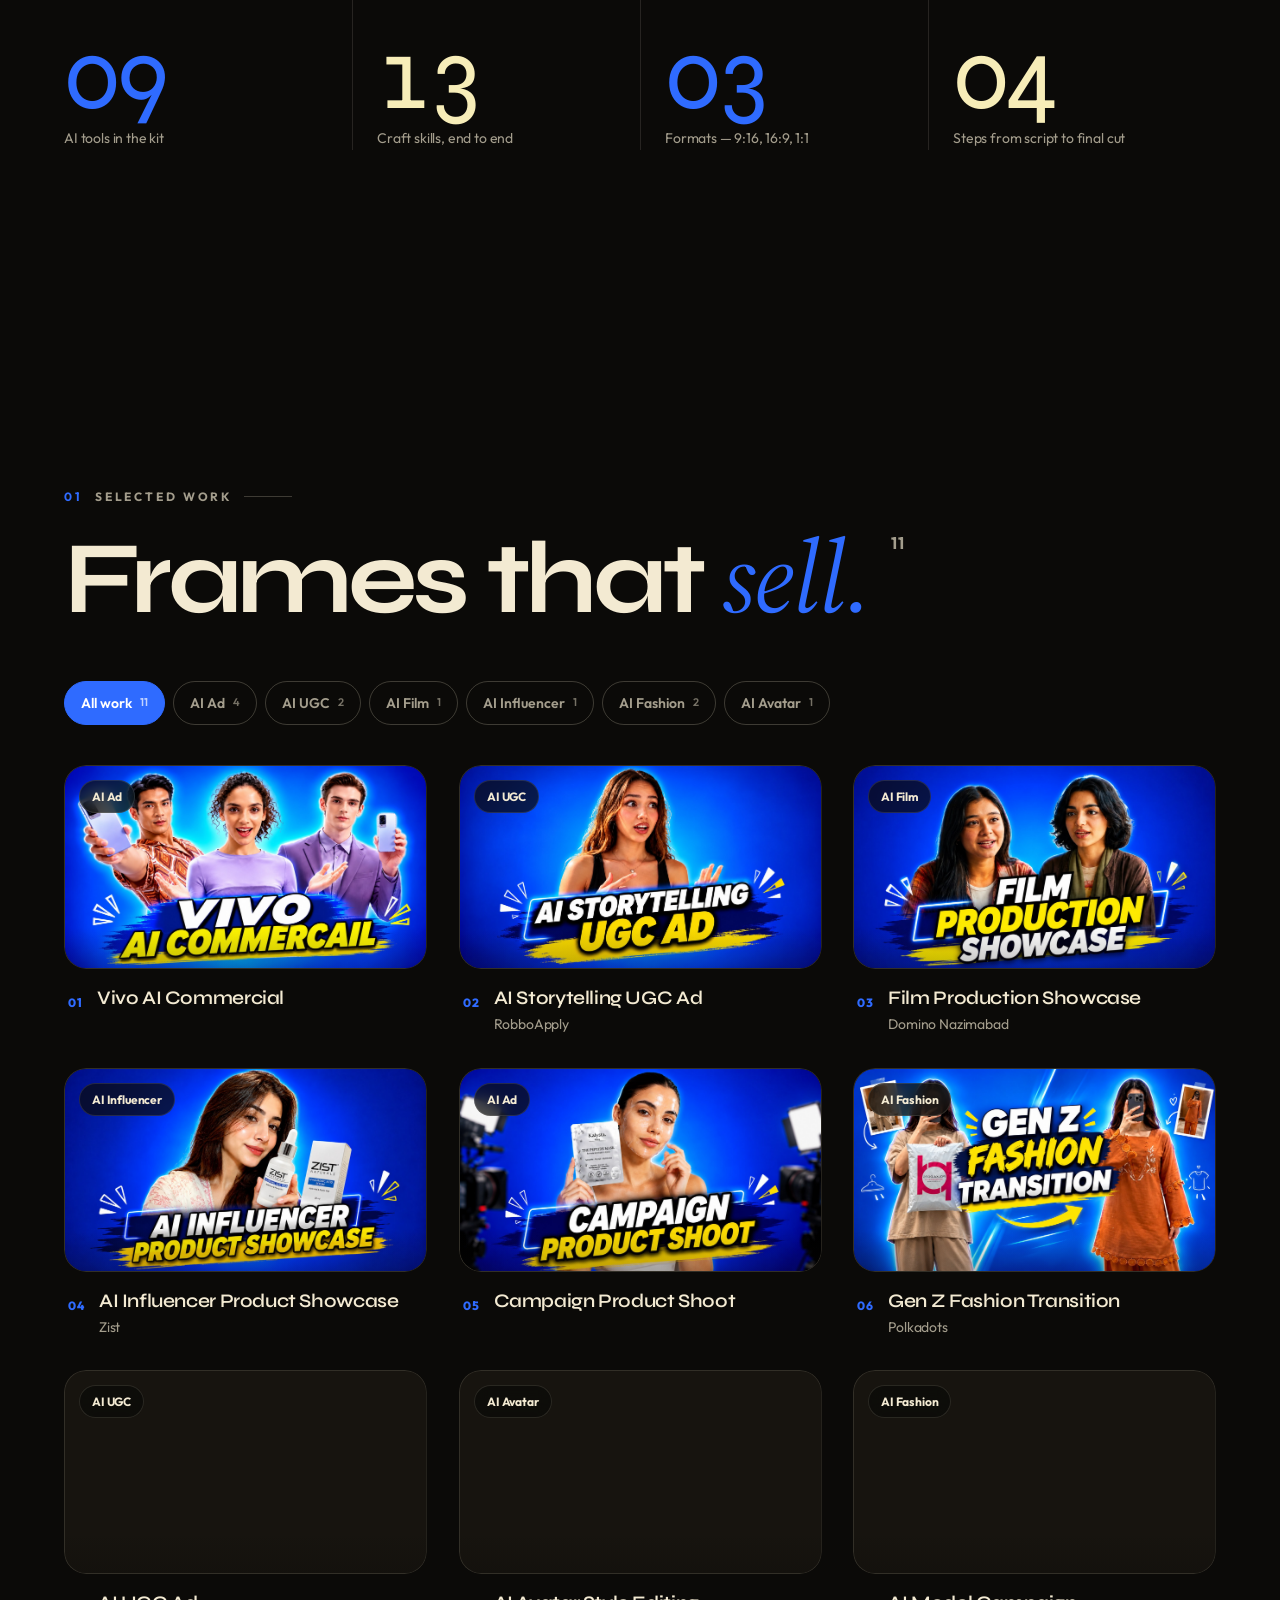
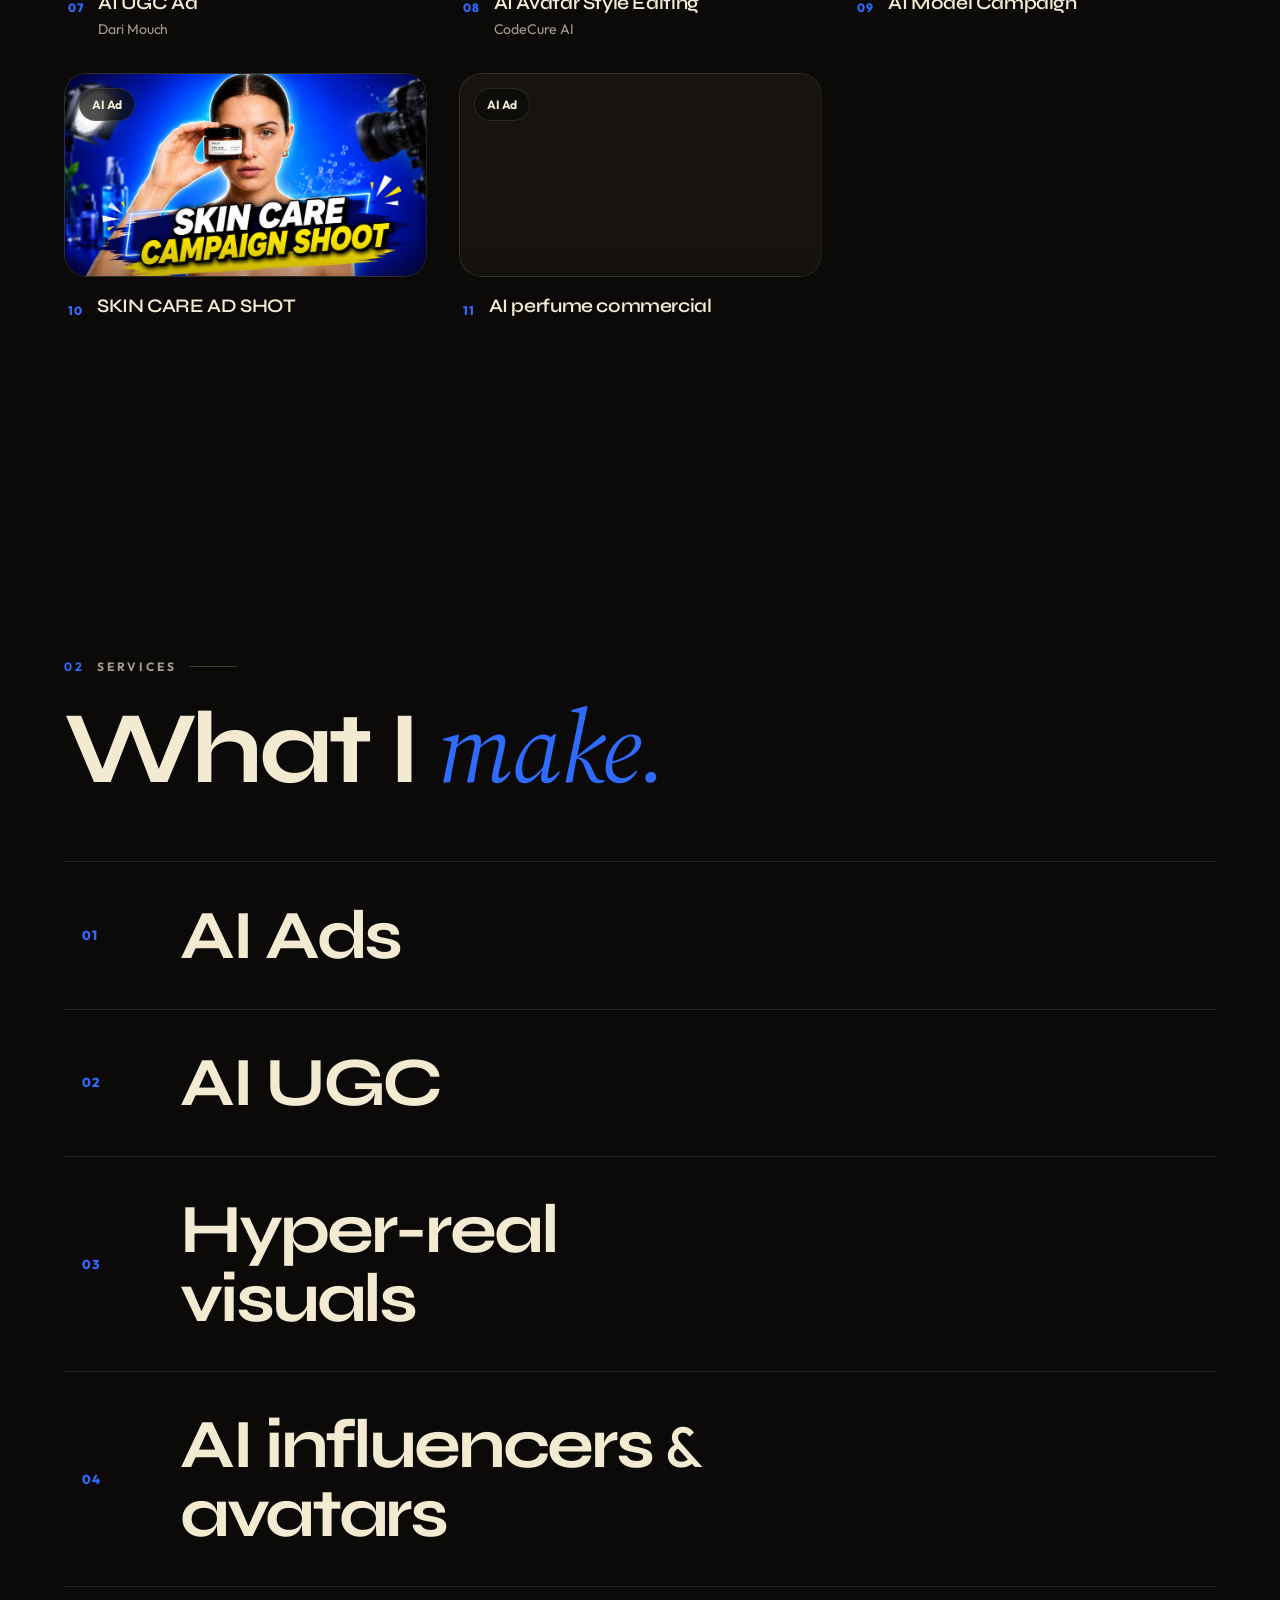
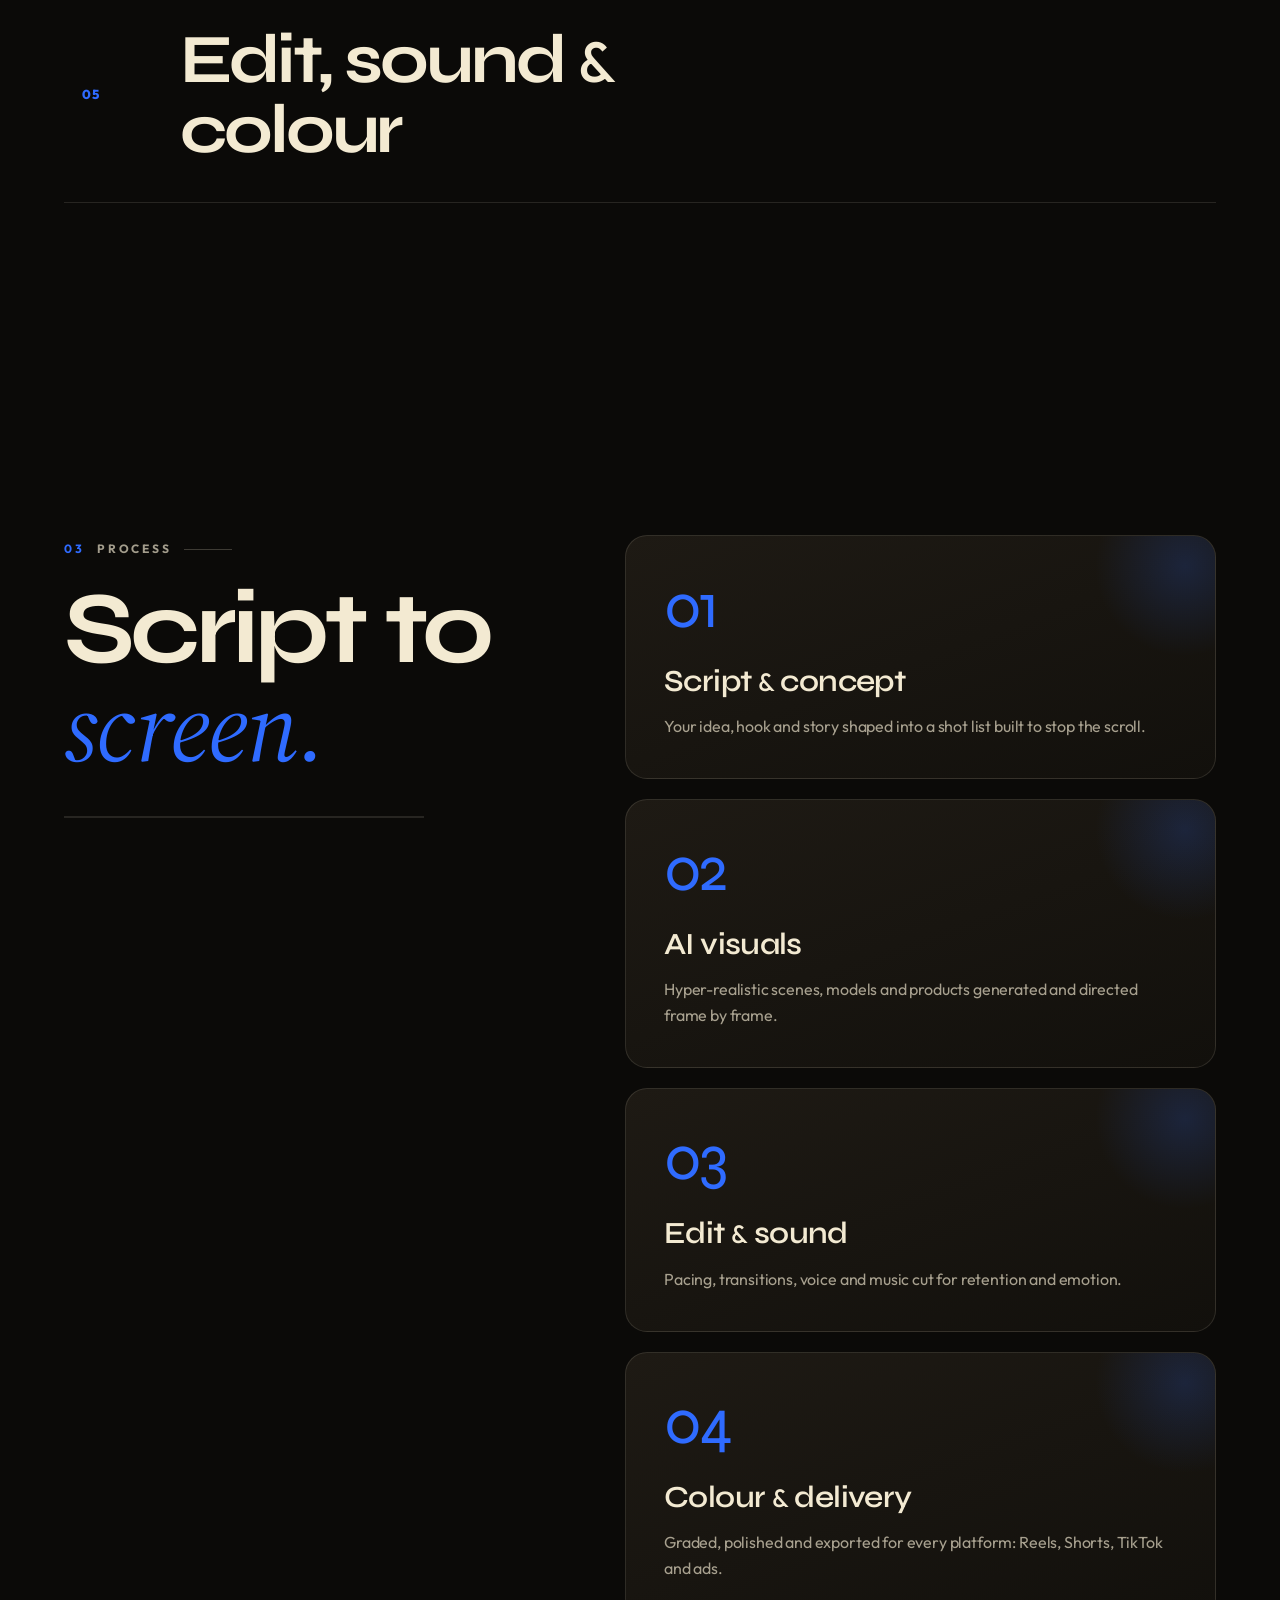
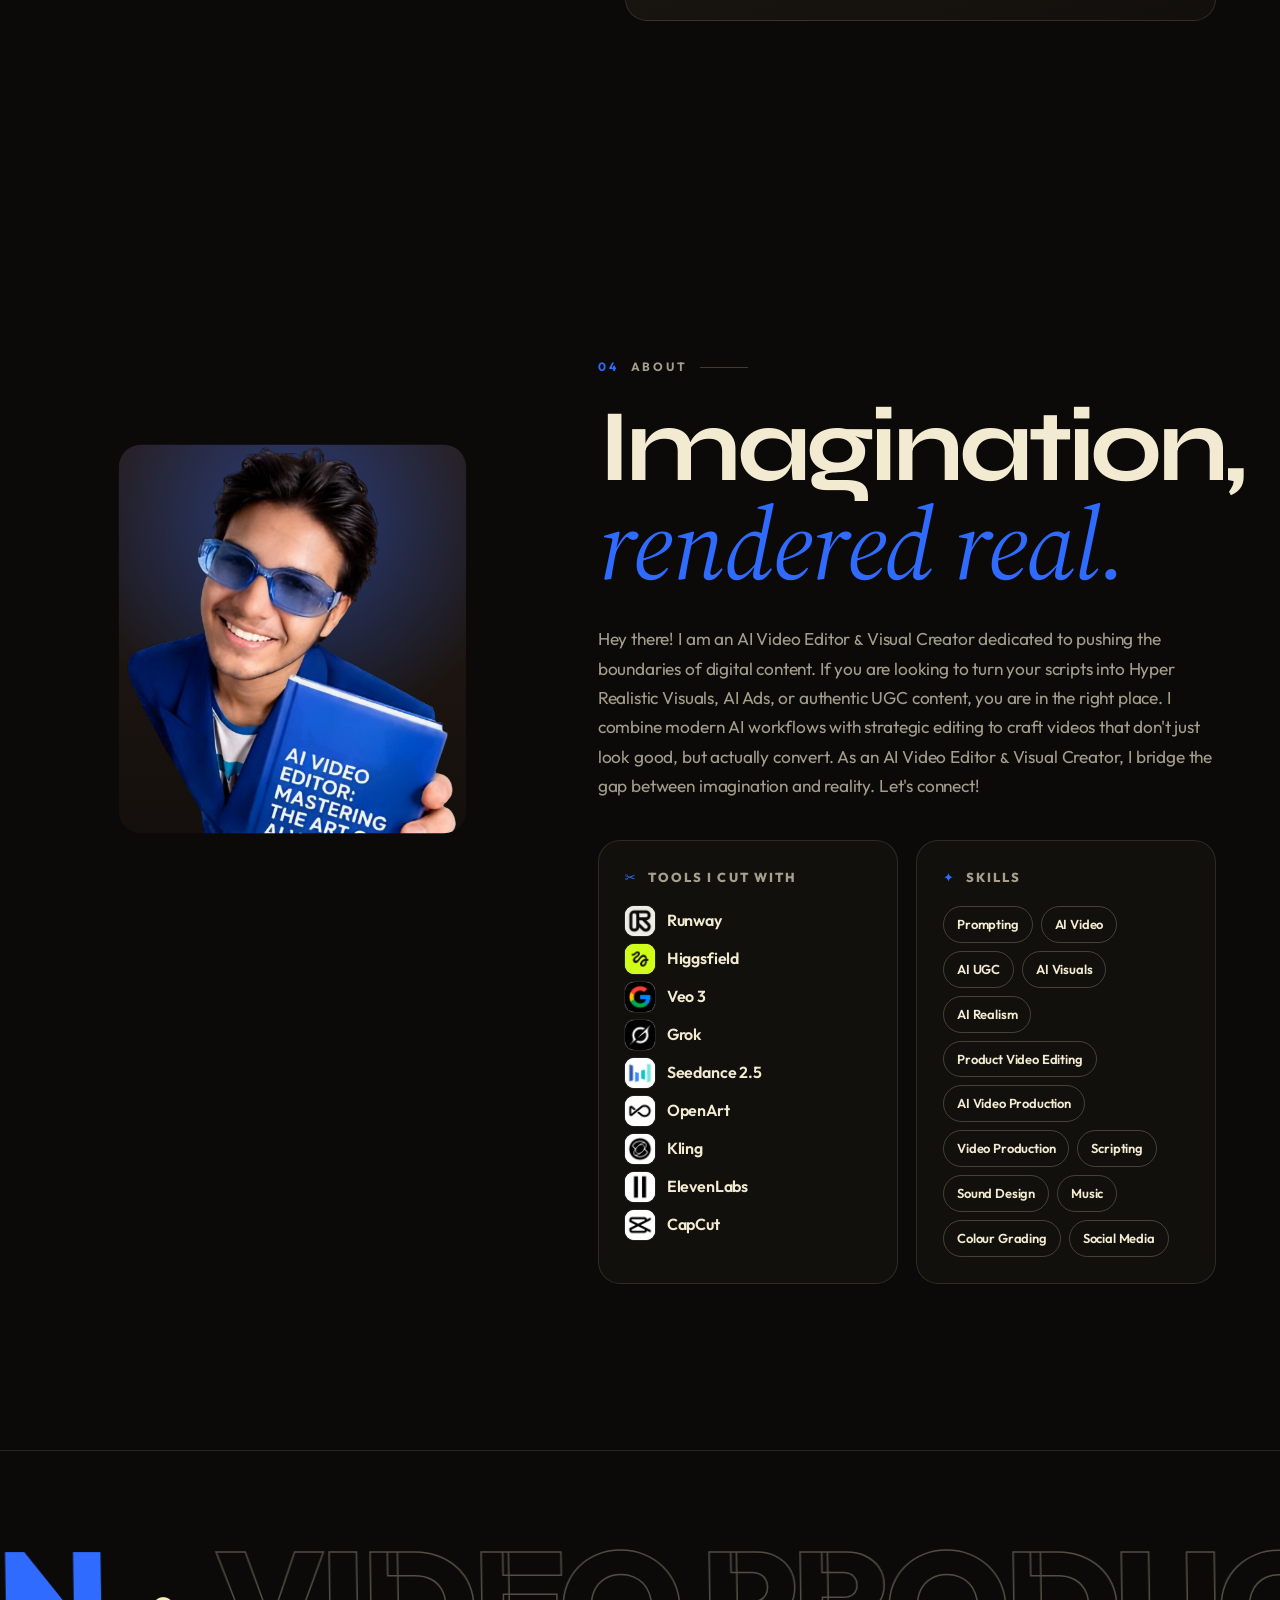
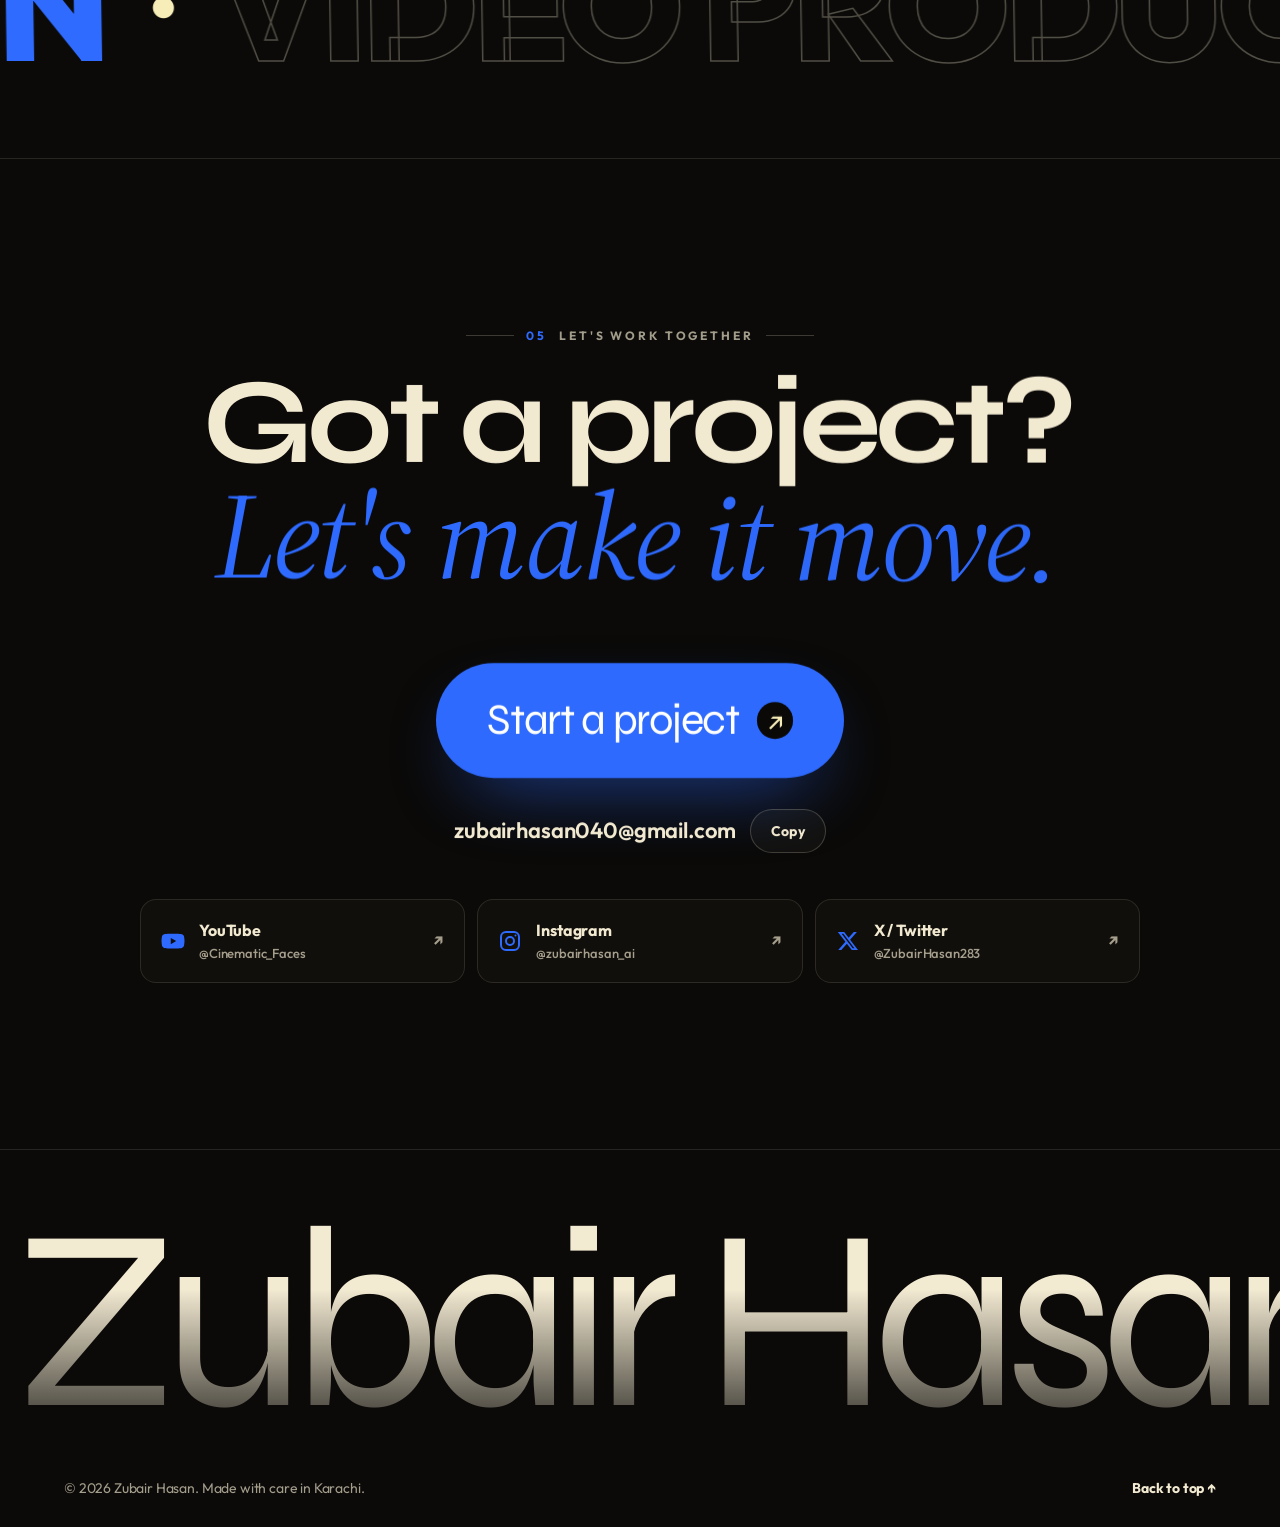
==== commit 0c035fee: "Make work grid cards uniformly 16:9 Card thumbnails always use a 16:9 frame with object-fit cover, r" ====
--- a/index.html
+++ b/index.html
@@ -33,7 +33,7 @@
   <link rel="preconnect" href="https://fonts.gstatic.com" crossorigin>
   <link rel="stylesheet" href="https://fonts.googleapis.com/css2?family=Syne:wght@400;500;600;700;800&family=Outfit:wght@400;500;600;700&family=Source+Serif+4:ital,wght@0,400;1,400;1,500&display=swap">
   <link rel="preload" as="image" href="assets/img/zubair-v4.webp" type="image/webp">
-  <link rel="stylesheet" href="assets/css/style.css?v=13">
+  <link rel="stylesheet" href="assets/css/style.css?v=14">
 
   <script type="application/ld+json">
   {
@@ -336,6 +336,6 @@
   <script src="assets/vendor/gsap.min.js" defer></script>
   <script src="assets/vendor/ScrollTrigger.min.js" defer></script>
   <script src="assets/vendor/lenis.min.js" defer></script>
-  <script src="assets/js/main.js?v=10" defer></script>
+  <script src="assets/js/main.js?v=11" defer></script>
 </body>
 </html>
--- a/assets/css/style.css
+++ b/assets/css/style.css
@@ -321,9 +321,8 @@
   border: 1px solid var(--line); transform-style: preserve-3d; will-change: transform; transition: border-color .4s;
   clip-path: inset(0 round var(--radius));
 }
-.card-project[data-shape="vertical"] .card-project__media { aspect-ratio: 4 / 5; }
-.card-project[data-shape="square"] .card-project__media { aspect-ratio: 1; }
 .card-project__media img { position: absolute; inset: 0; width: 100%; height: 100%; max-width: none; object-fit: cover; object-position: center; transition: transform 1s var(--ease-out), filter .6s; filter: none; }
+.card-project__media img.is-portrait-thumb { object-position: center top; }
 .card-project:hover .card-project__media img, .card-project:focus-visible .card-project__media img { transform: scale(1.03); filter: saturate(1.06); }
 .card-project:hover .card-project__media { border-color: rgba(47, 107, 255, .5); }
 .card-project__media::after { content: ""; position: absolute; inset: 0; background: linear-gradient(180deg, transparent 80%, rgba(11, 10, 8, .25)); pointer-events: none; }
@@ -349,12 +348,8 @@
 .reel.is-horizontal .grid { display: flex; flex-wrap: nowrap; gap: clamp(24px, 2.4vw, 40px); width: max-content; padding: 0 max(var(--pad), calc((100vw - var(--max)) / 2 + var(--pad))); align-items: flex-start; }
 .reel.is-horizontal .card-project { flex: none; --h: min(58vh, 560px); }
 .reel.is-horizontal .card-project .card-project__media { height: var(--h); width: calc(var(--h) * 16 / 9); aspect-ratio: auto; }
-.reel.is-horizontal .card-project[data-shape="vertical"] .card-project__media { width: calc(var(--h) * 9 / 16); }
-.reel.is-horizontal .card-project[data-shape="square"] .card-project__media { width: var(--h); }
 .reel.is-horizontal .card-project.is-featured { grid-column: auto; }
 .reel.is-horizontal .card-project__meta { max-width: calc(var(--h) * 16 / 9); }
-.reel.is-horizontal .card-project[data-shape="vertical"] .card-project__meta { max-width: max(calc(var(--h) * 9 / 16), 280px); width: calc(var(--h) * 9 / 16); }
-.reel.is-horizontal .card-project[data-shape="square"] .card-project__meta { width: var(--h); }
 .reel__hint { display: none; }
 .reel.is-horizontal + .reel__hint { display: block; }
 
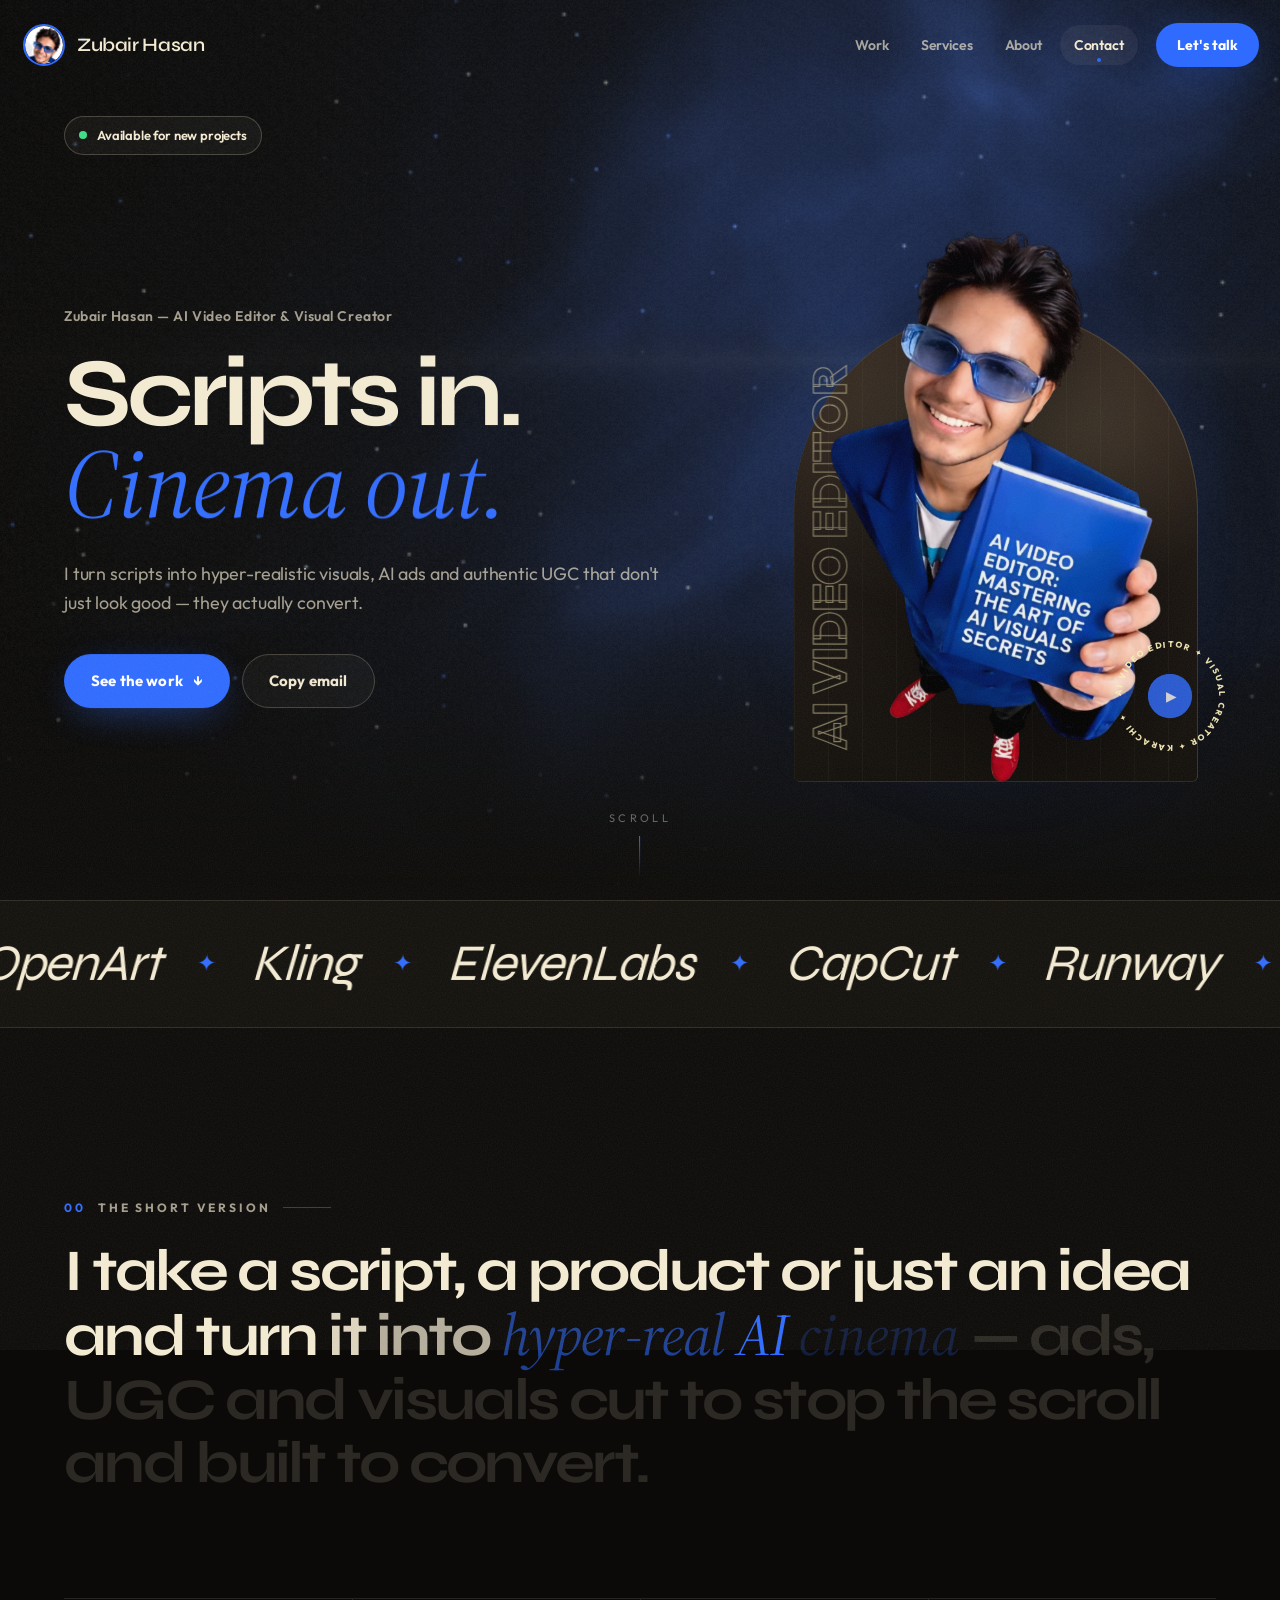
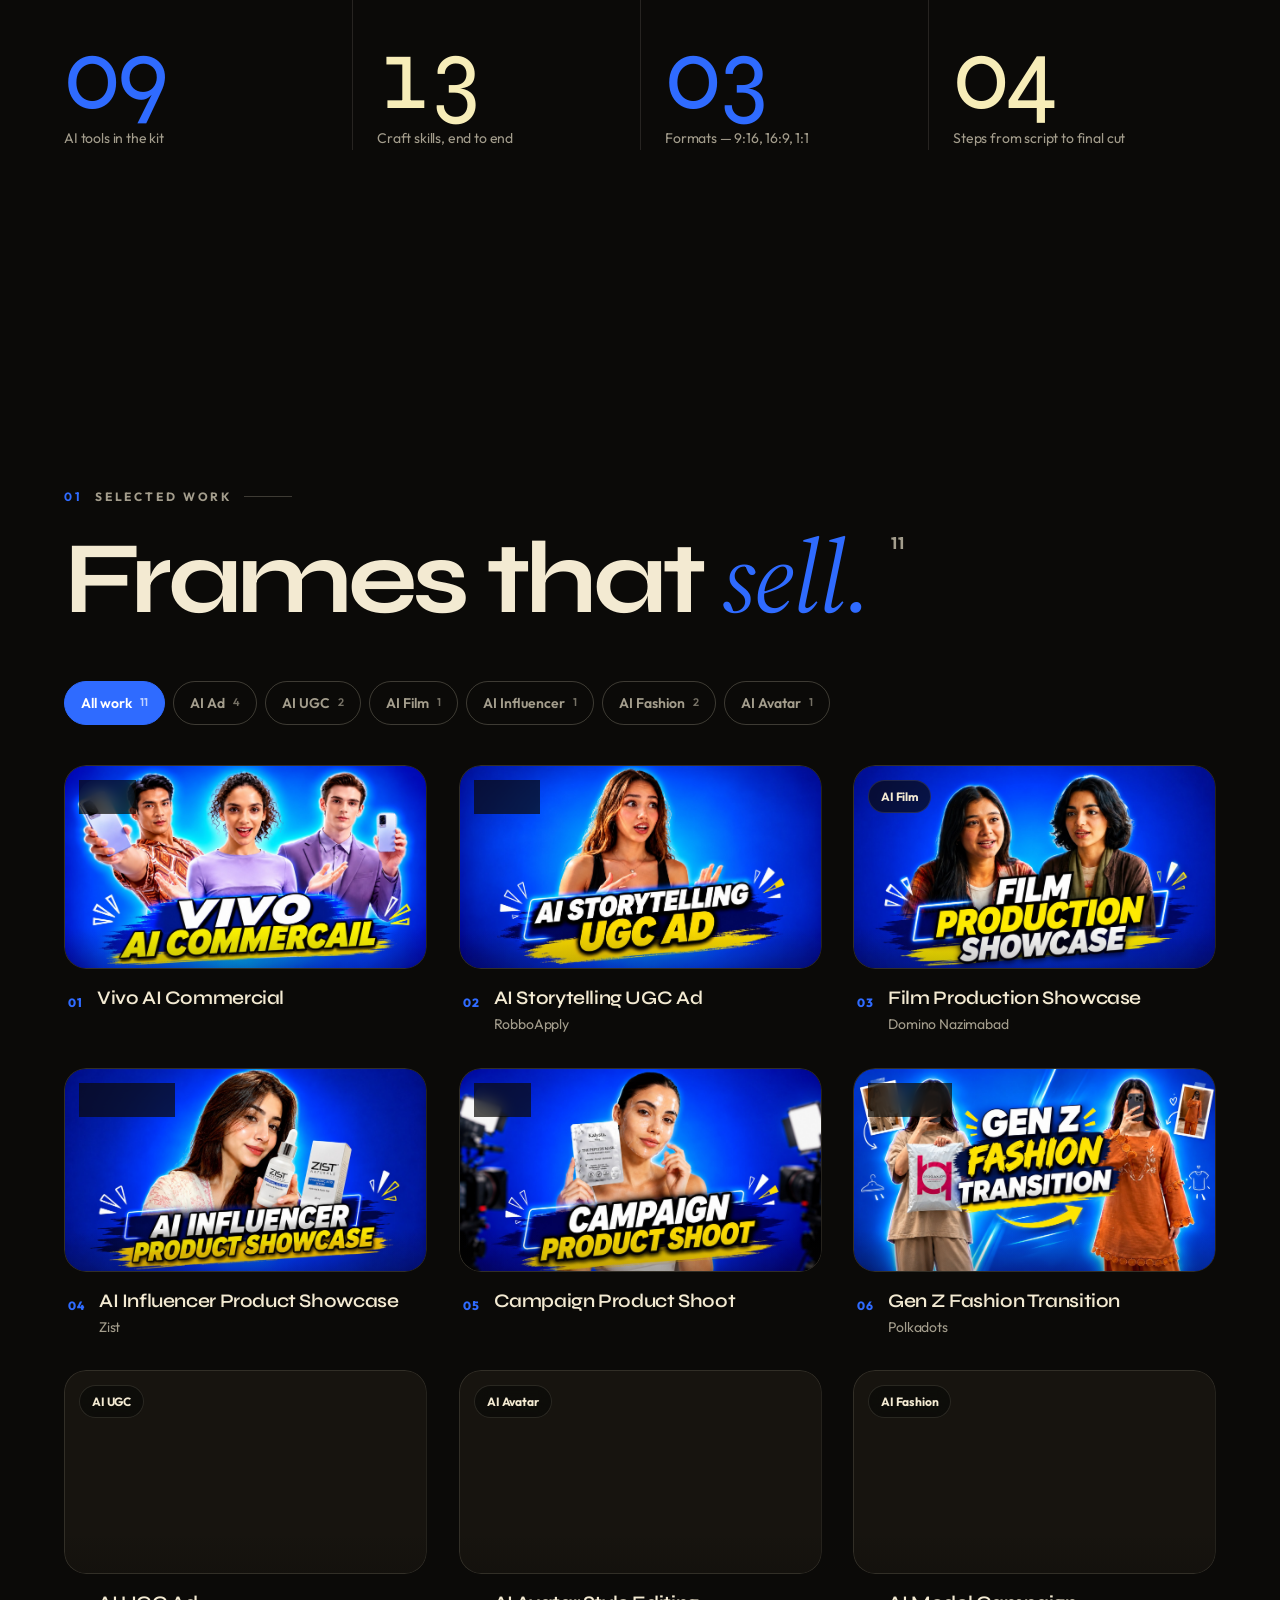
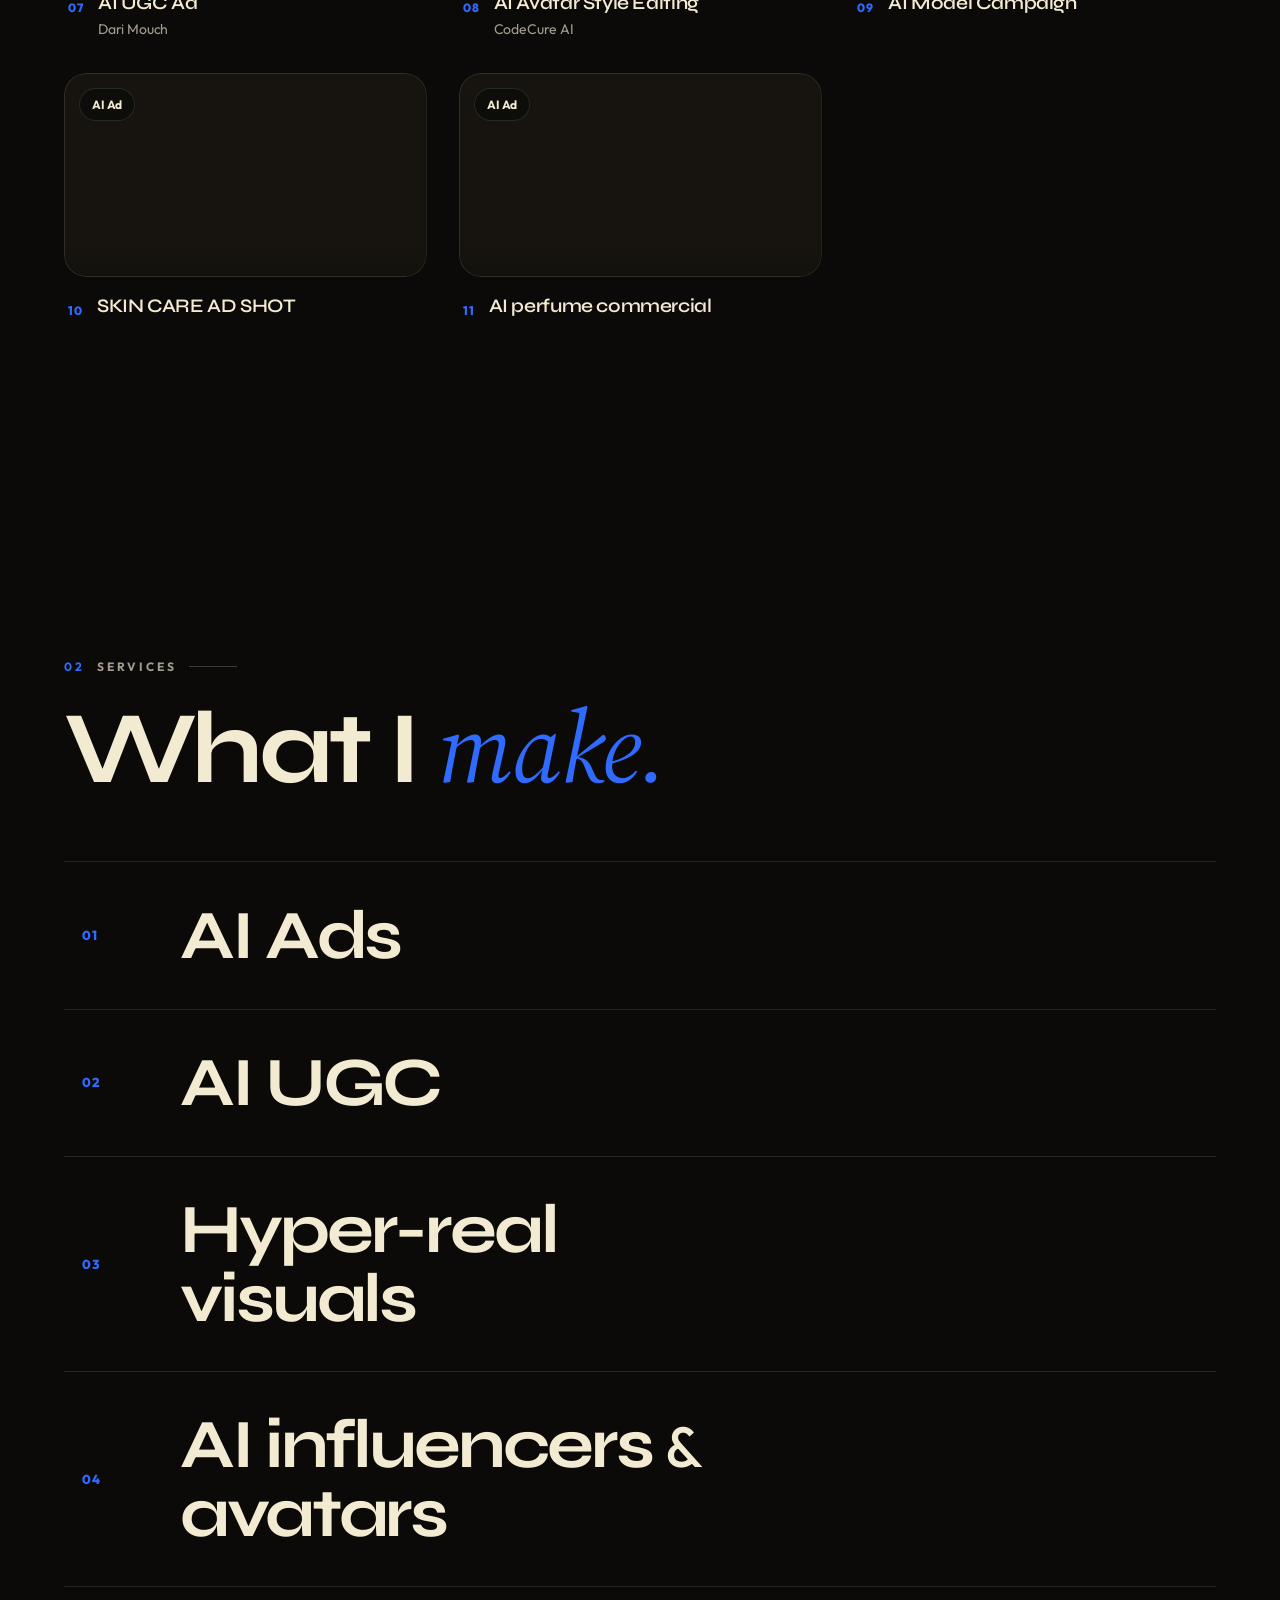
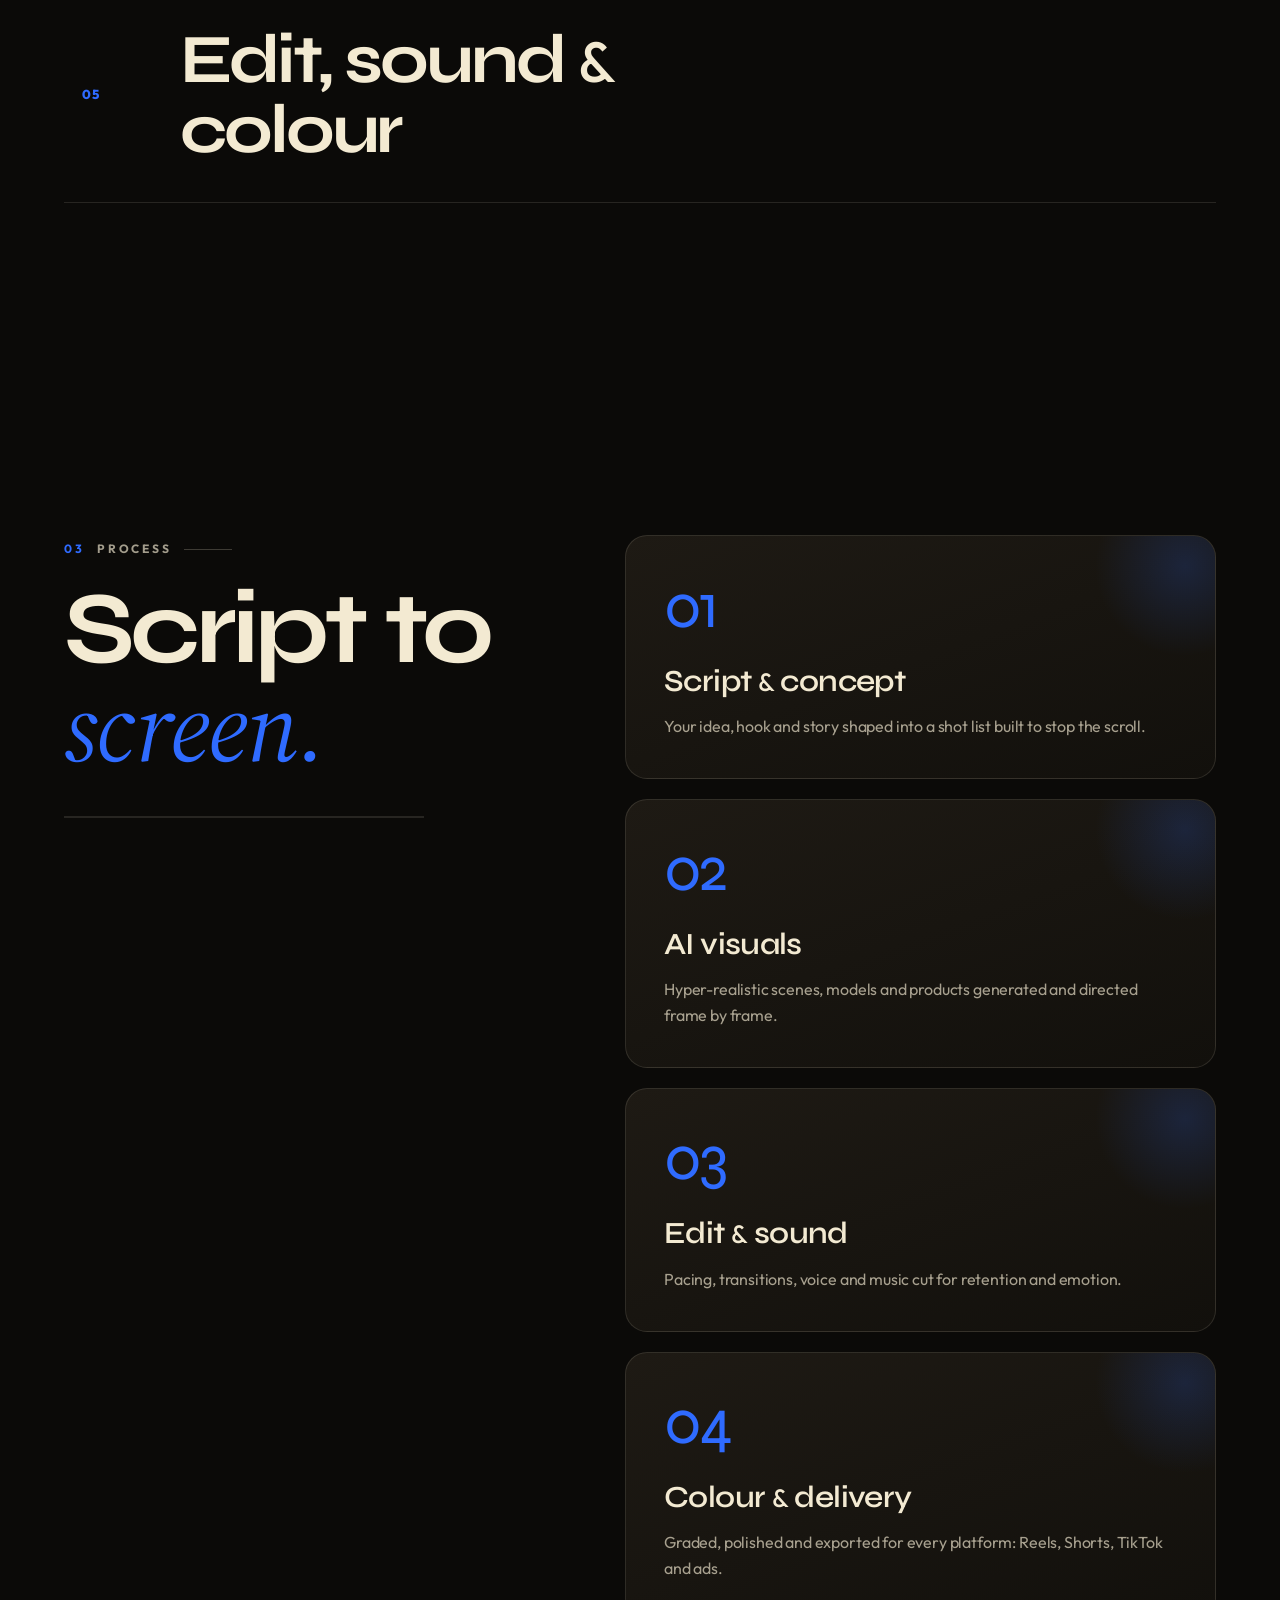
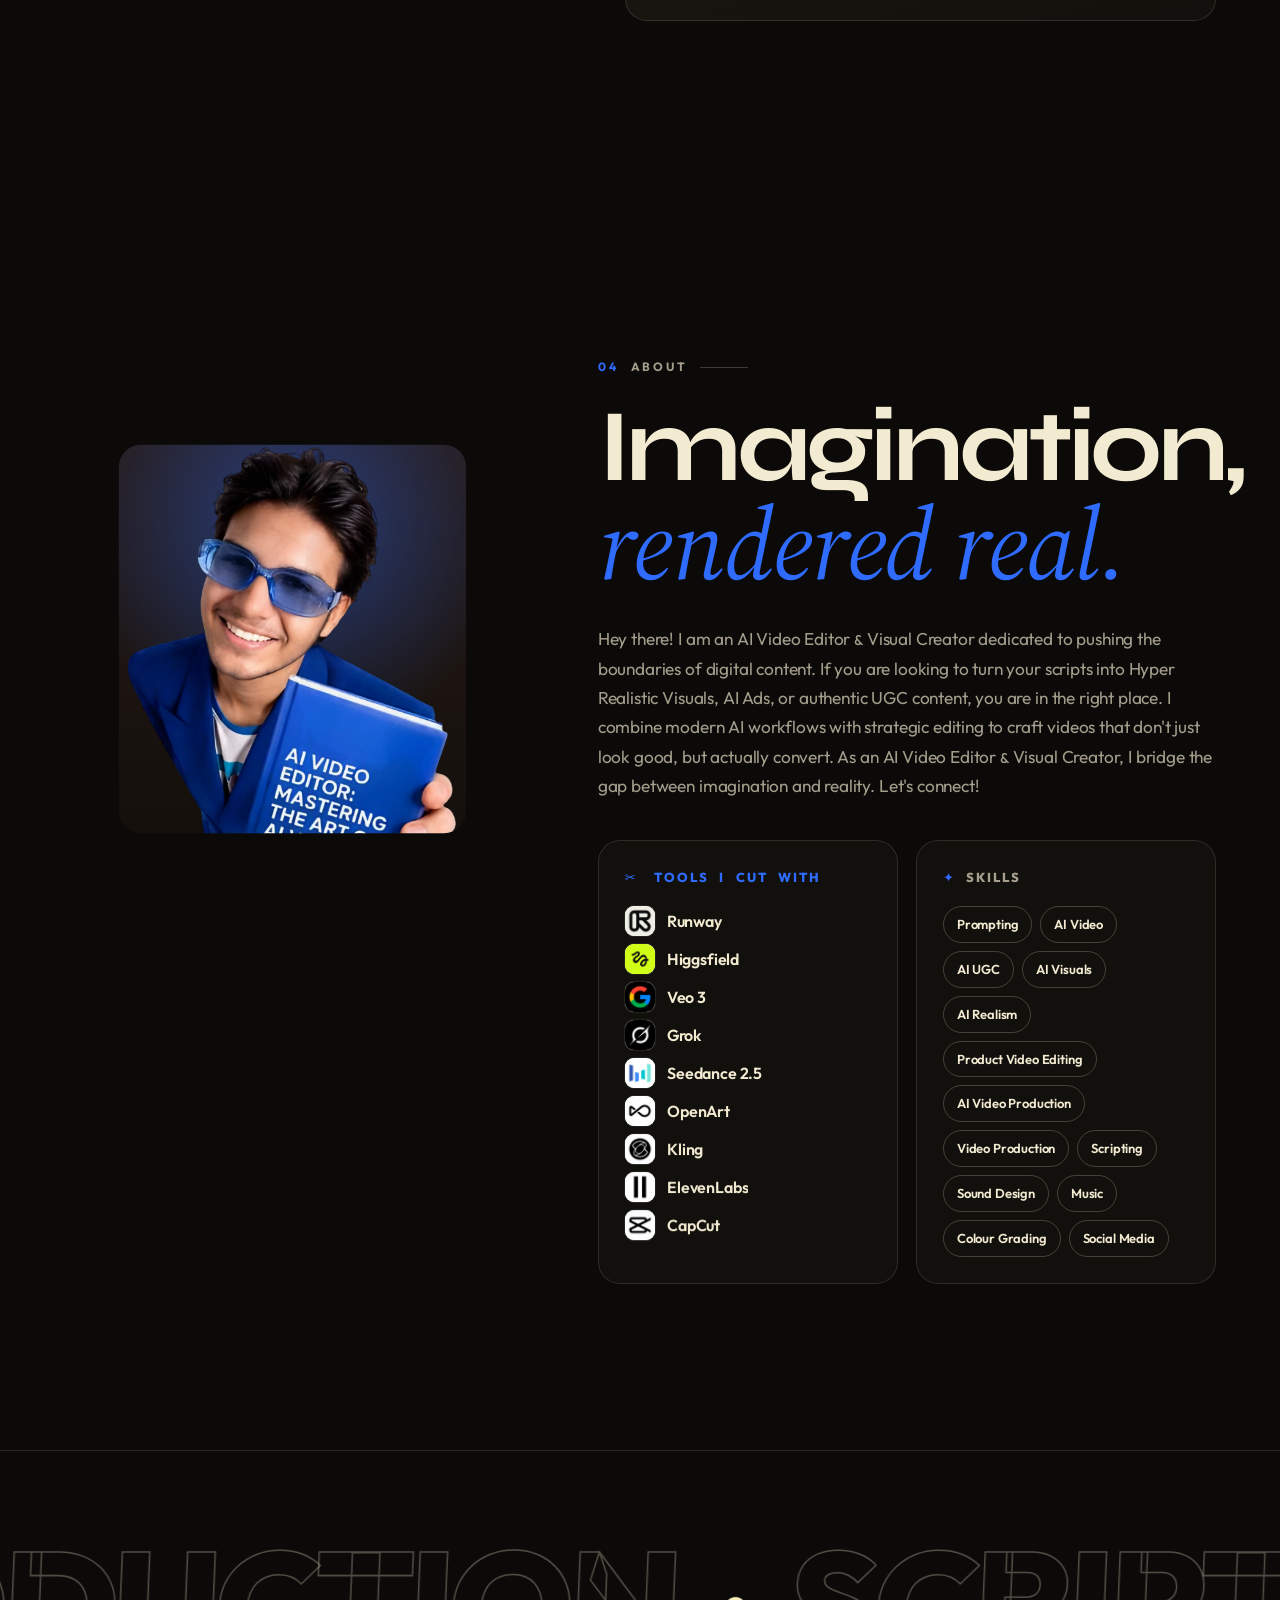
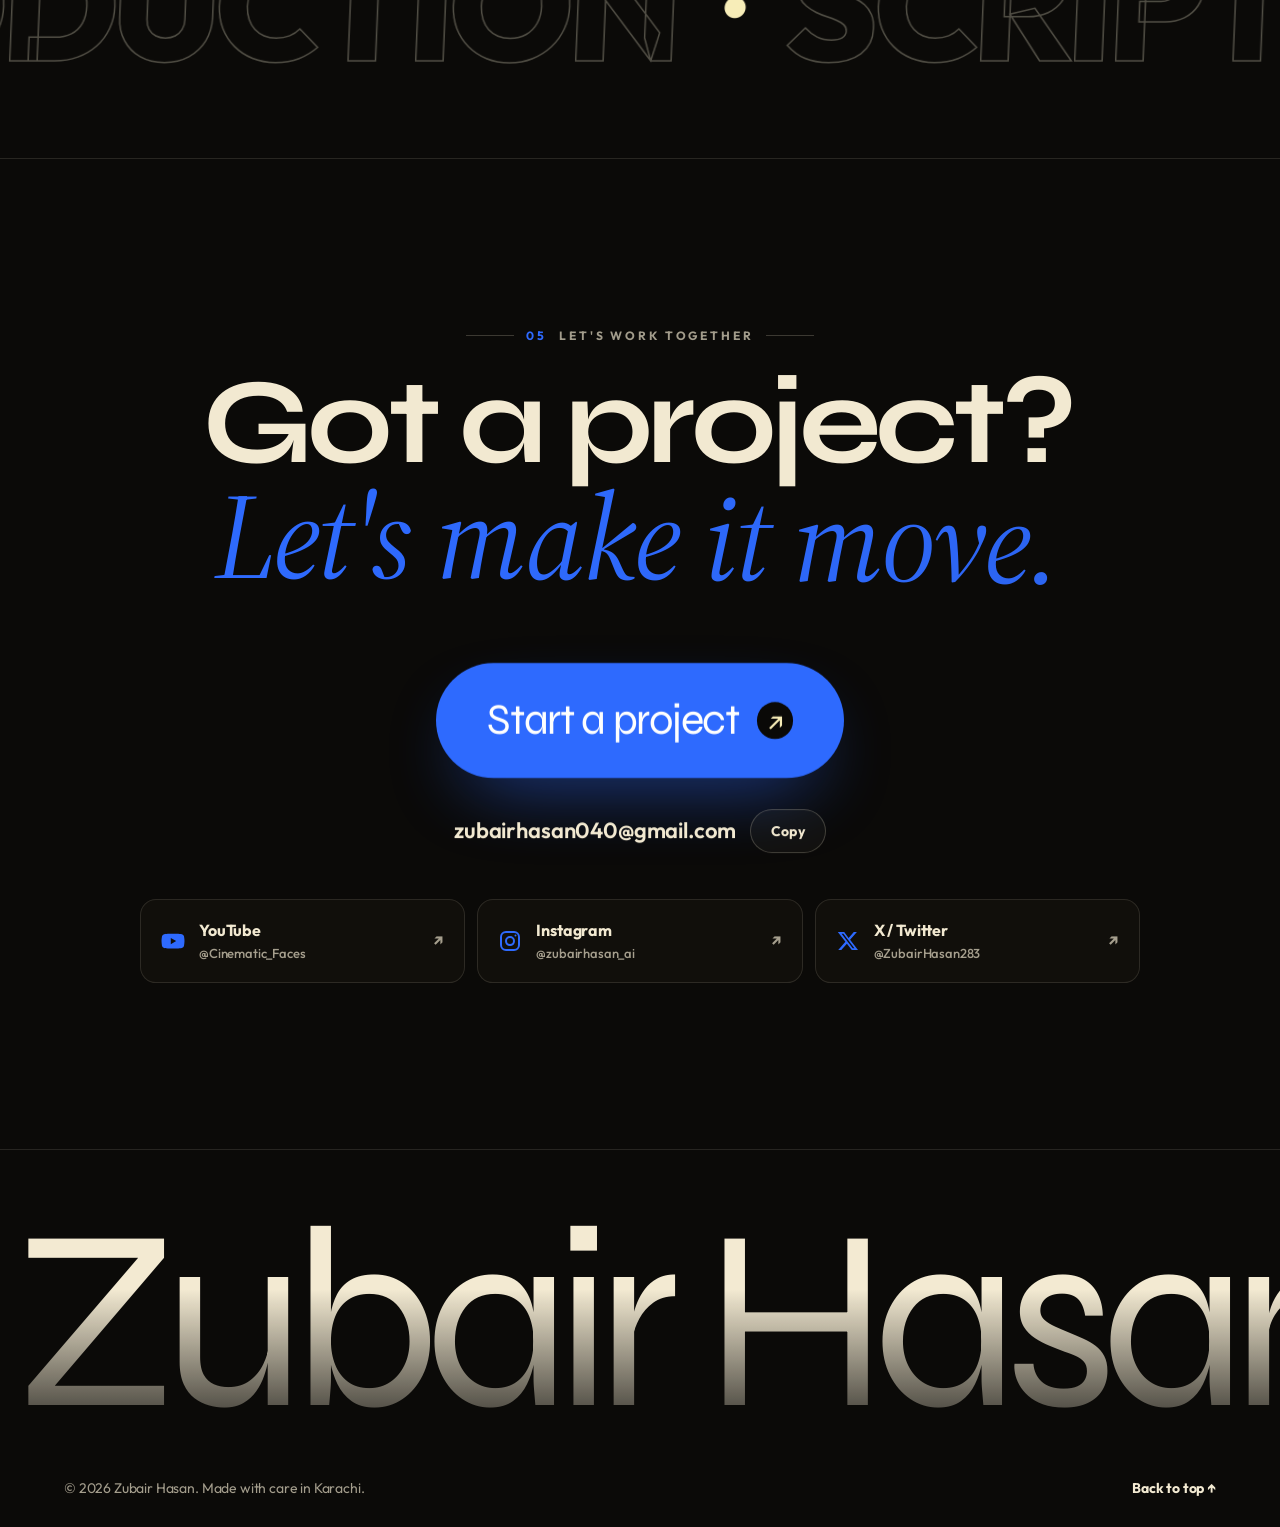
==== commit 48bf454a: "Animate tools logos and labels in the About section Staggered fade/slide-up on scroll, a label text " ====
--- a/index.html
+++ b/index.html
@@ -33,7 +33,7 @@
   <link rel="preconnect" href="https://fonts.gstatic.com" crossorigin>
   <link rel="stylesheet" href="https://fonts.googleapis.com/css2?family=Syne:wght@400;500;600;700;800&family=Outfit:wght@400;500;600;700&family=Source+Serif+4:ital,wght@0,400;1,400;1,500&display=swap">
   <link rel="preload" as="image" href="assets/img/zubair-v4.webp" type="image/webp">
-  <link rel="stylesheet" href="assets/css/style.css?v=14">
+  <link rel="stylesheet" href="assets/css/style.css?v=15">
 
   <script type="application/ld+json">
   {
@@ -256,7 +256,7 @@
         <h2 class="section__title" id="about-title" data-reveal-title>Imagination, <em>rendered real.</em></h2>
         <p class="about__bio" data-reveal data-bind="bio">Hey there! I am an AI Video Editor &amp; Visual Creator dedicated to pushing the boundaries of digital content. If you are looking to turn your scripts into Hyper Realistic Visuals, AI Ads, or authentic UGC content, you are in the right place. I combine modern AI workflows with strategic editing to craft videos that don't just look good, but actually convert. As an AI Video Editor &amp; Visual Creator, I bridge the gap between imagination and reality. Let's connect!</p>
         <div class="skills__grid" id="skills">
-          <div class="card" data-reveal>
+          <div class="card" data-tools-card>
             <h3 class="card__title"><span aria-hidden="true">✂</span> Tools I cut with</h3>
             <ul class="tools" data-tools></ul>
           </div>
@@ -336,6 +336,6 @@
   <script src="assets/vendor/gsap.min.js" defer></script>
   <script src="assets/vendor/ScrollTrigger.min.js" defer></script>
   <script src="assets/vendor/lenis.min.js" defer></script>
-  <script src="assets/js/main.js?v=11" defer></script>
+  <script src="assets/js/main.js?v=12" defer></script>
 </body>
 </html>
--- a/assets/css/style.css
+++ b/assets/css/style.css
@@ -582,8 +582,36 @@
 
 .tools b.has-logo { background: #fff; padding: 0; box-shadow: 0 0 0 1px rgba(255,255,255,.08); }
 .tools b.has-logo img { width: 100%; height: 100%; object-fit: cover; display: block; }
-.tools li { transition: transform .3s var(--ease-out); }
-.tools li:hover { transform: translateX(4px); }
+[data-tools-card] .card__title { overflow: hidden; }
+.tools__name { overflow: hidden; display: block; line-height: 1.25; }
+.tools__name-inner { display: inline-block; }
+.tools li { transition: color .35s var(--ease-out); }
+.tools b { transform-origin: 50% 50%; }
+
+/* Subtle continuous float + glow after the scroll reveal */
+html.motion .tools li.is-alive b {
+  animation: tools-float 4.8s ease-in-out infinite;
+}
+html.motion .tools li.is-alive:nth-child(even) b { animation-duration: 5.4s; animation-delay: -1.6s; }
+html.motion .tools li.is-alive:nth-child(3n) b { animation-duration: 5.1s; animation-delay: -2.8s; }
+@keyframes tools-float {
+  0%, 100% { transform: translateY(0); box-shadow: 0 0 0 1px rgba(255,255,255,.08), 0 0 0 0 rgba(47, 107, 255, 0); }
+  50% { transform: translateY(-3px); box-shadow: 0 0 0 1px rgba(47, 107, 255, .28), 0 6px 16px rgba(47, 107, 255, .22); }
+}
+
+@media (hover: hover) and (pointer: fine) {
+  .tools li:hover { color: #fff; }
+  html.motion .tools li.is-alive:hover b,
+  .tools li:hover b {
+    animation: none;
+    transform: translateY(-3px) scale(1.12);
+    box-shadow: 0 0 0 1px rgba(47, 107, 255, .65), 0 8px 24px rgba(47, 107, 255, .45);
+    transition: transform .4s var(--ease-out), box-shadow .4s var(--ease-out);
+  }
+}
+@media (prefers-reduced-motion: reduce) {
+  html.motion .tools li.is-alive b { animation: none; }
+}
 .nav__mark { overflow: hidden; }
 .nav__mark img { width: 100%; height: 100%; object-fit: cover; display: block; border-radius: 50%; }
 
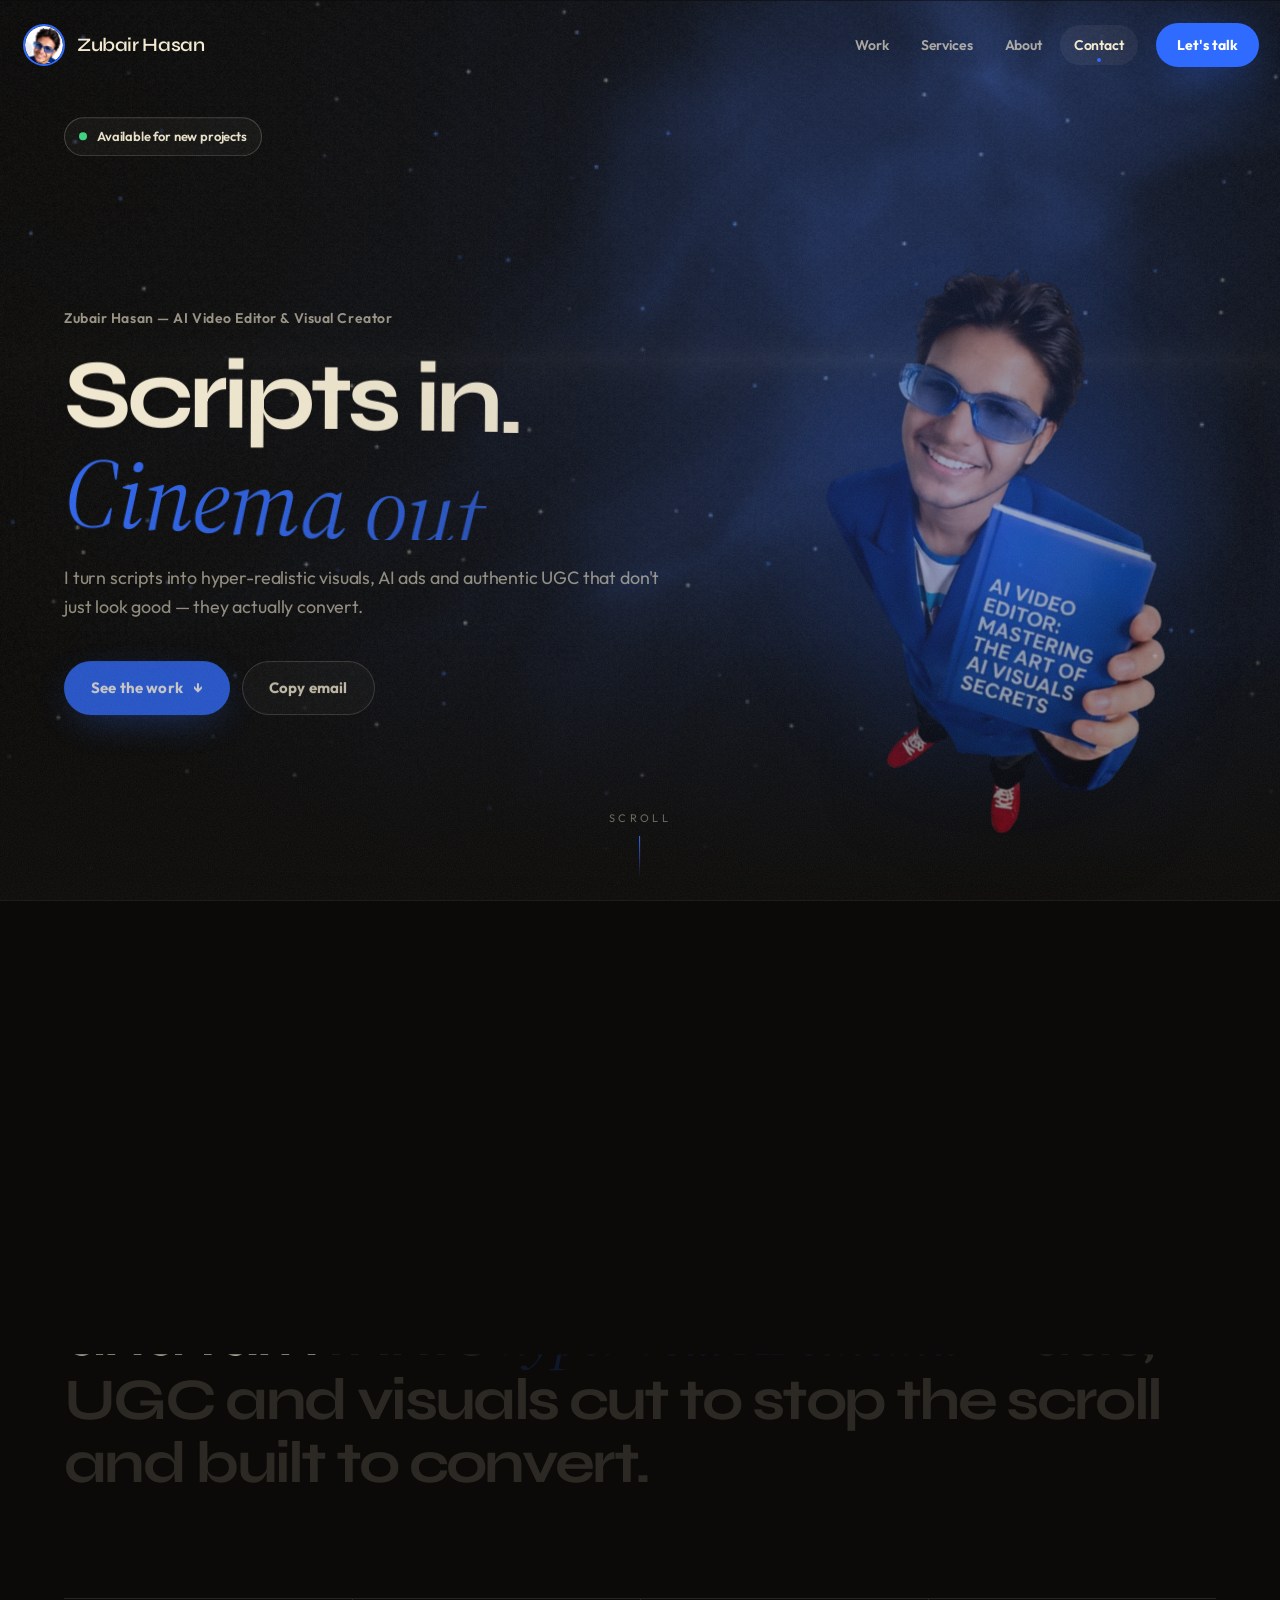
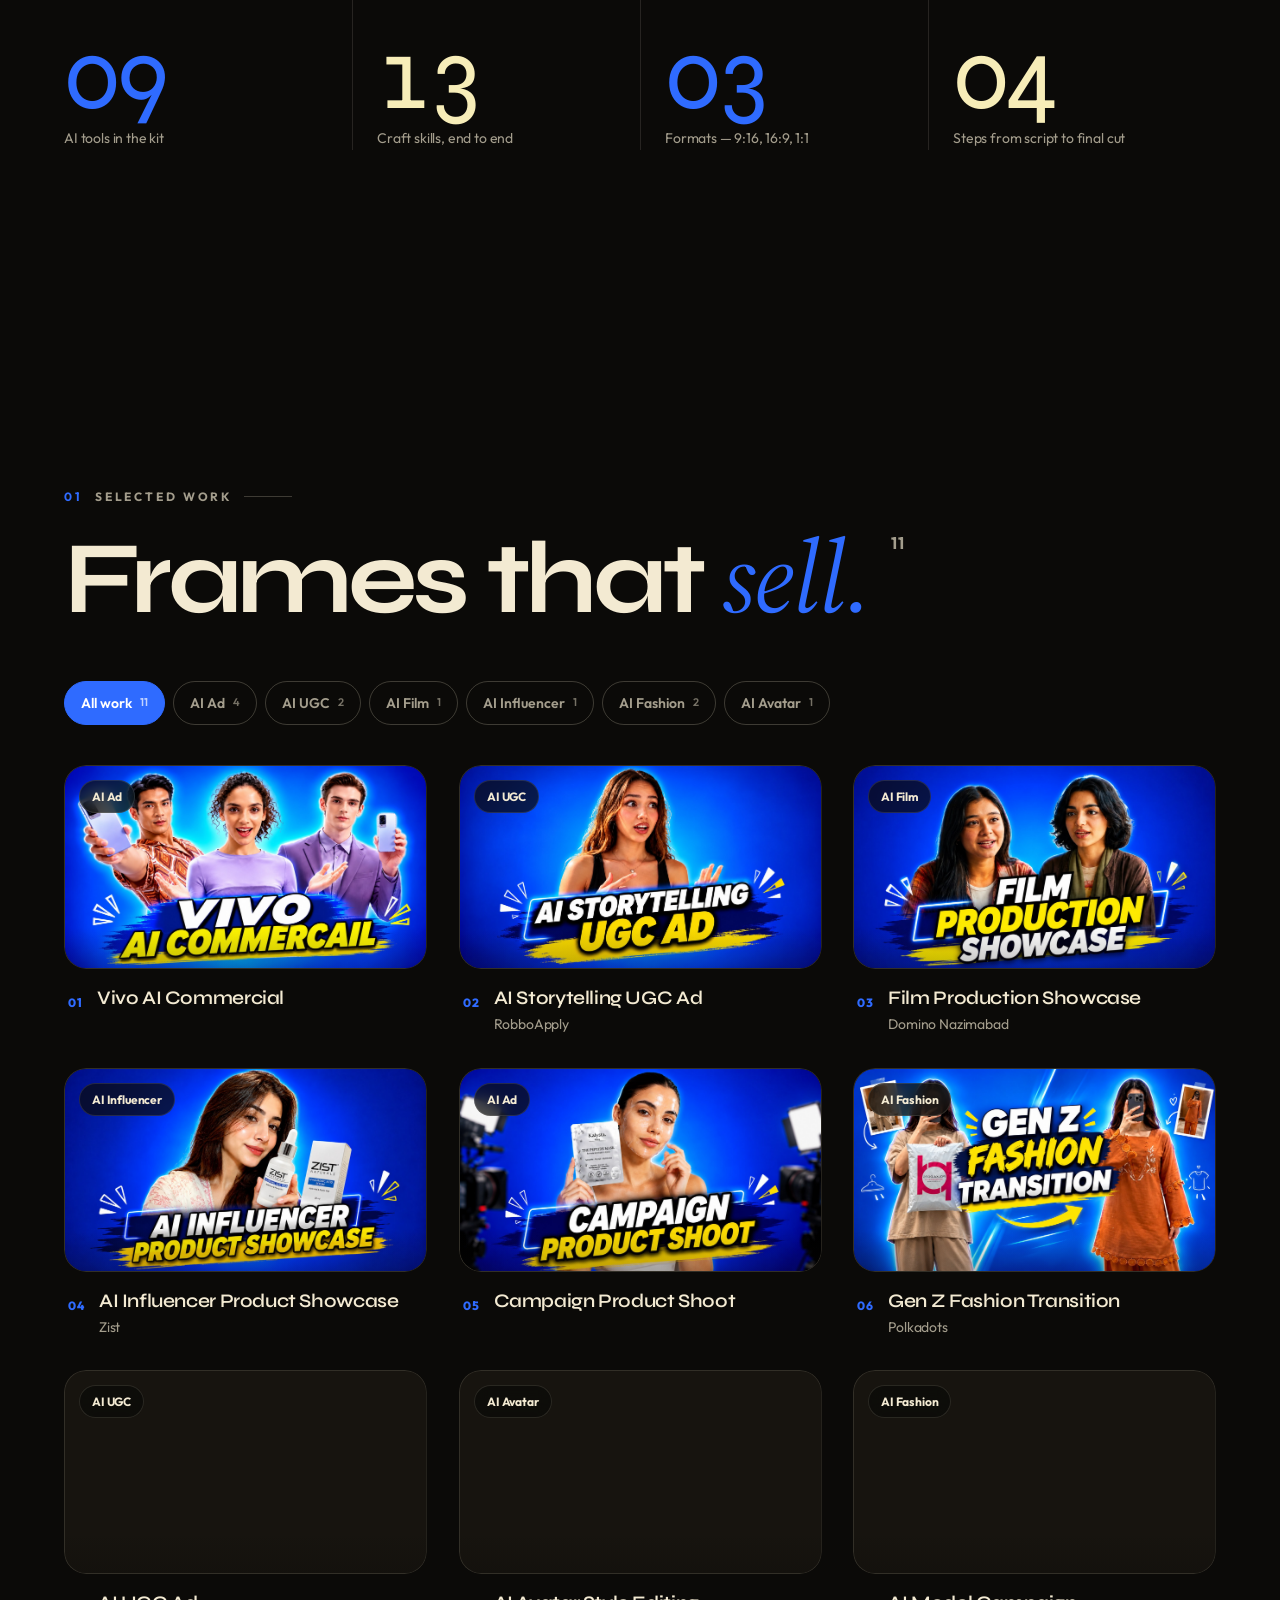
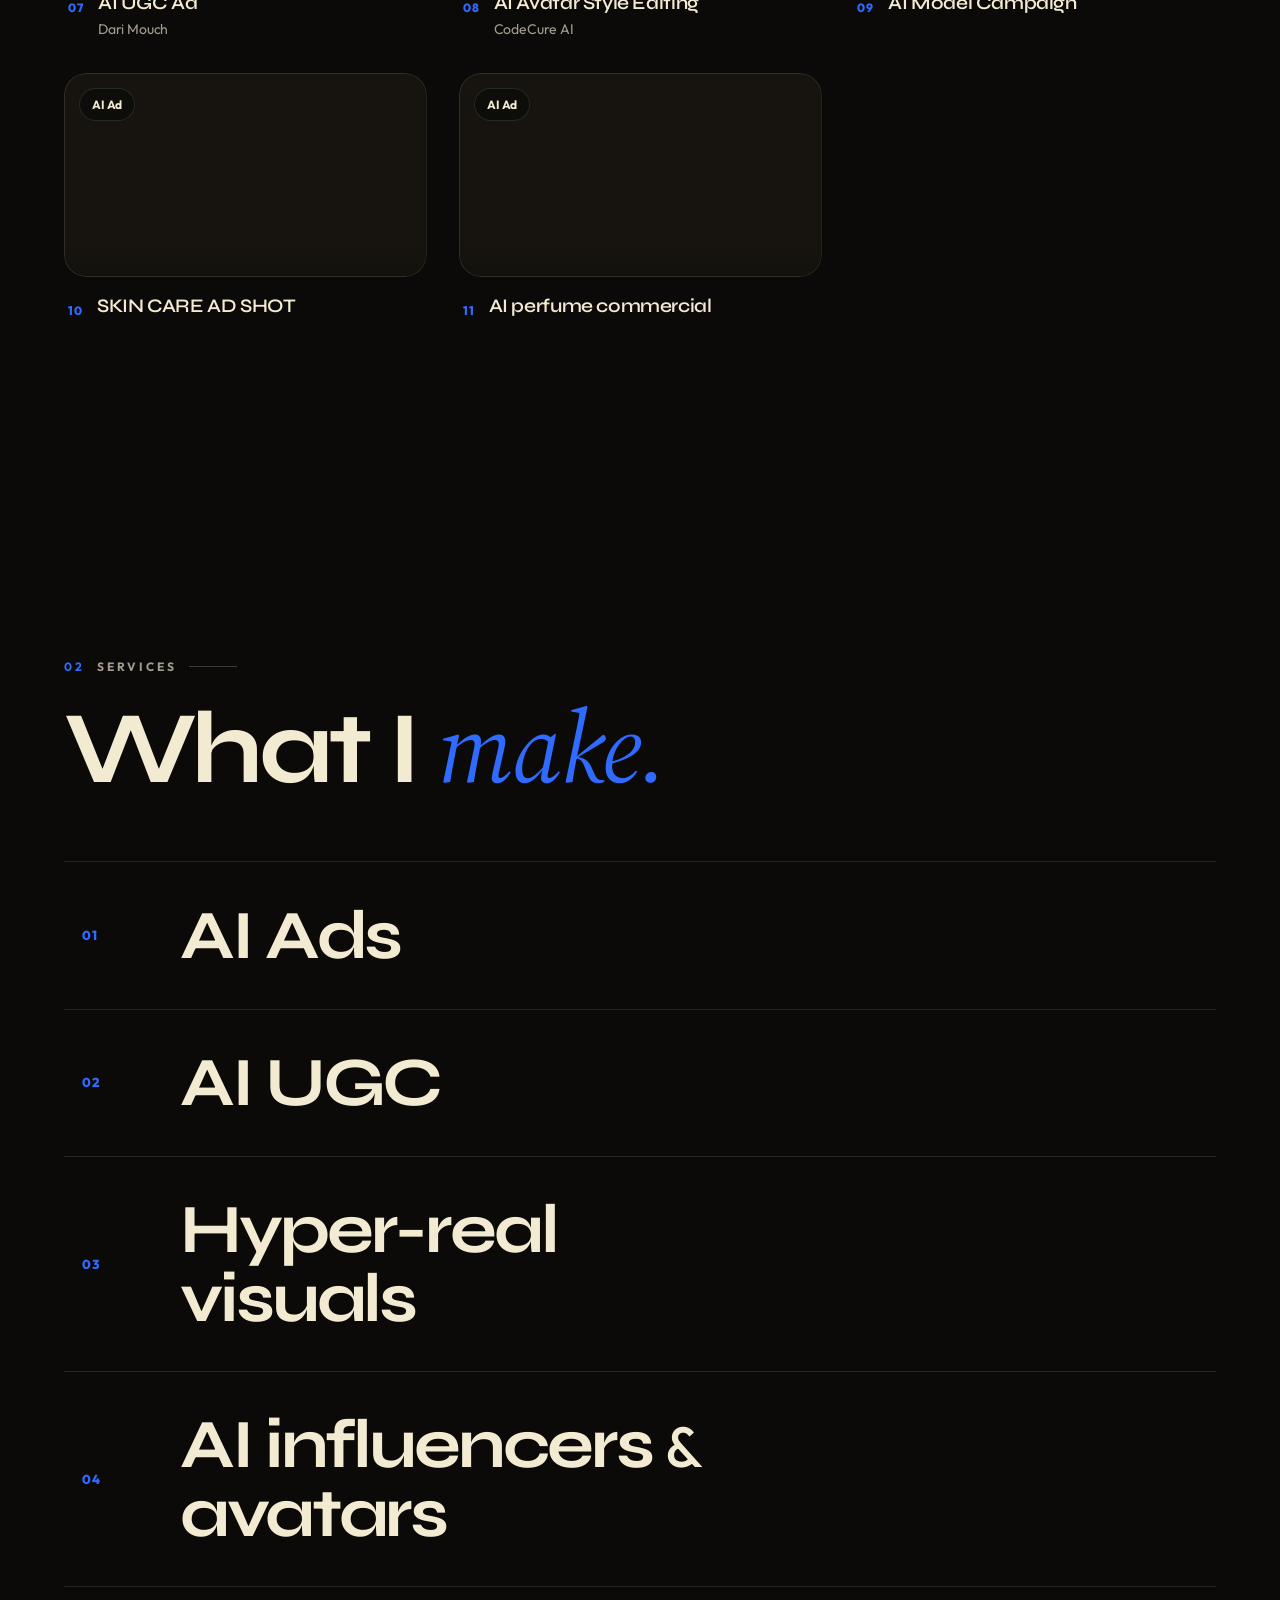
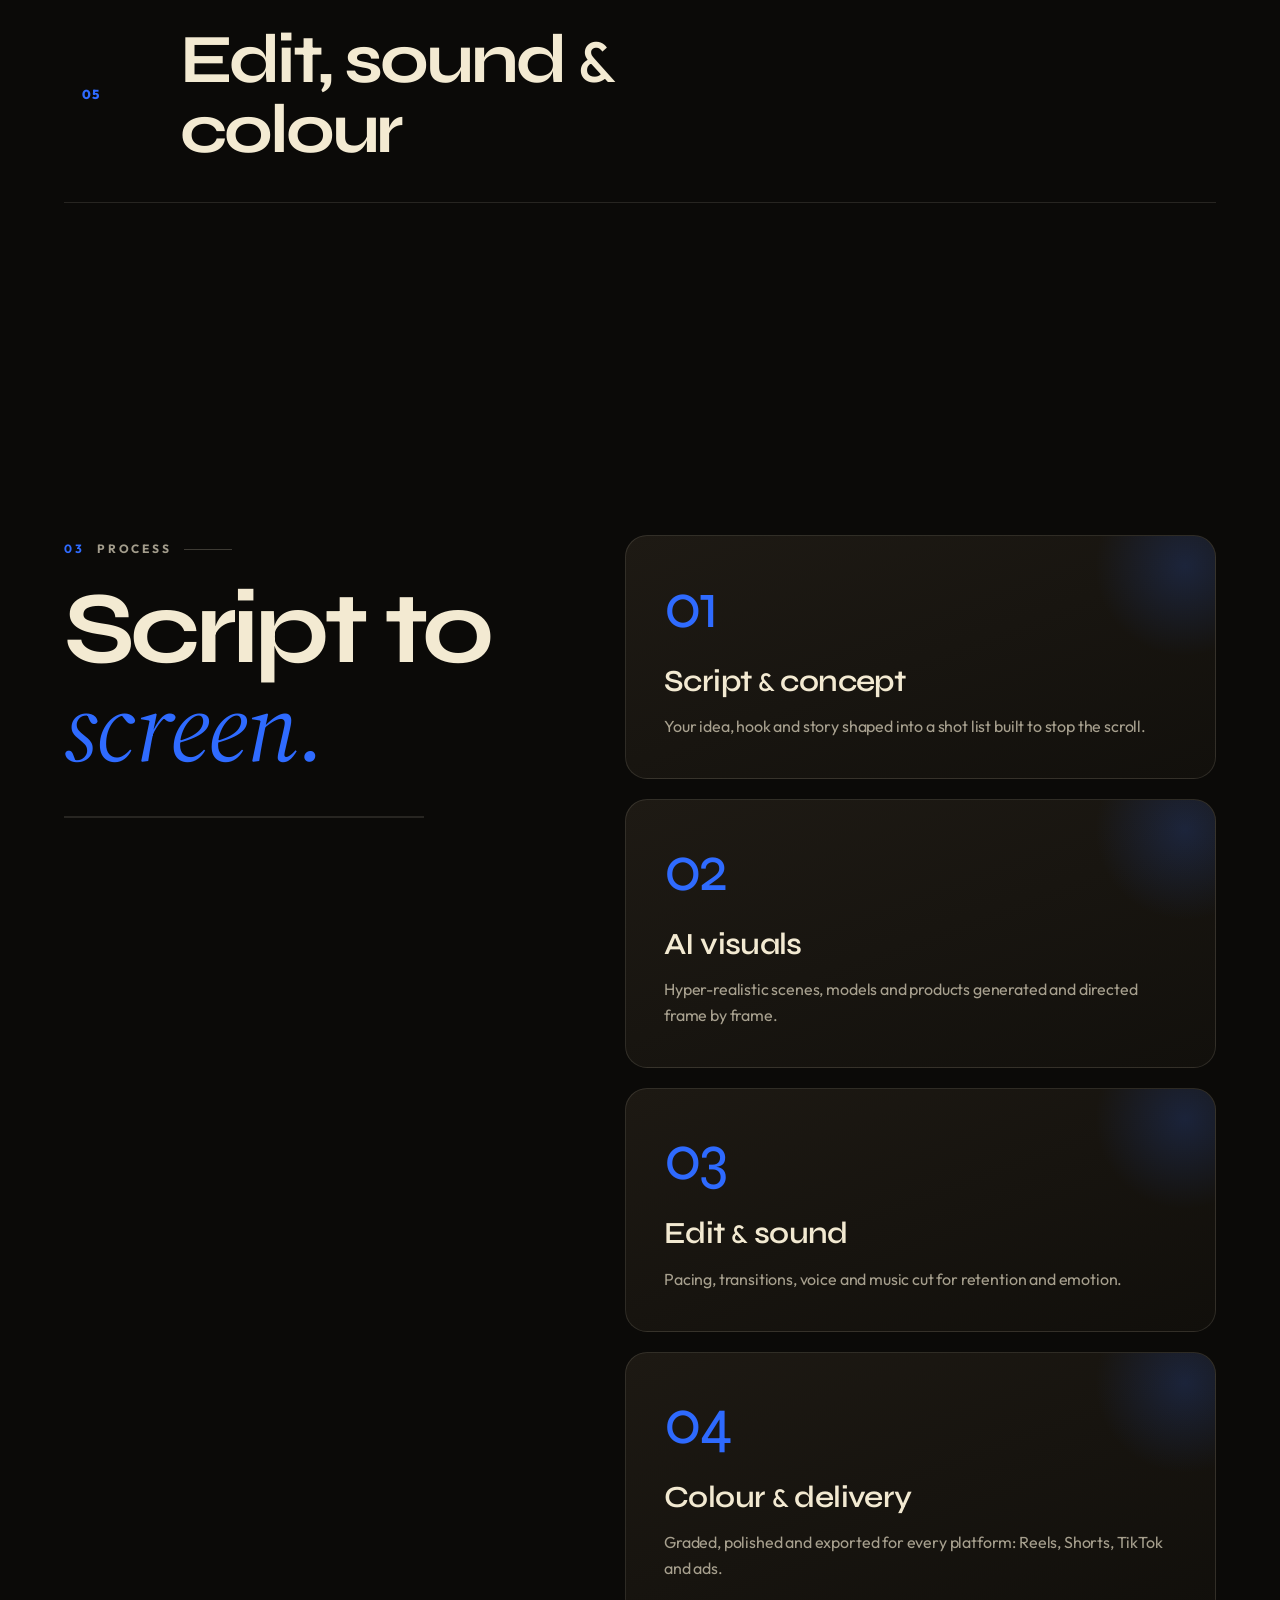
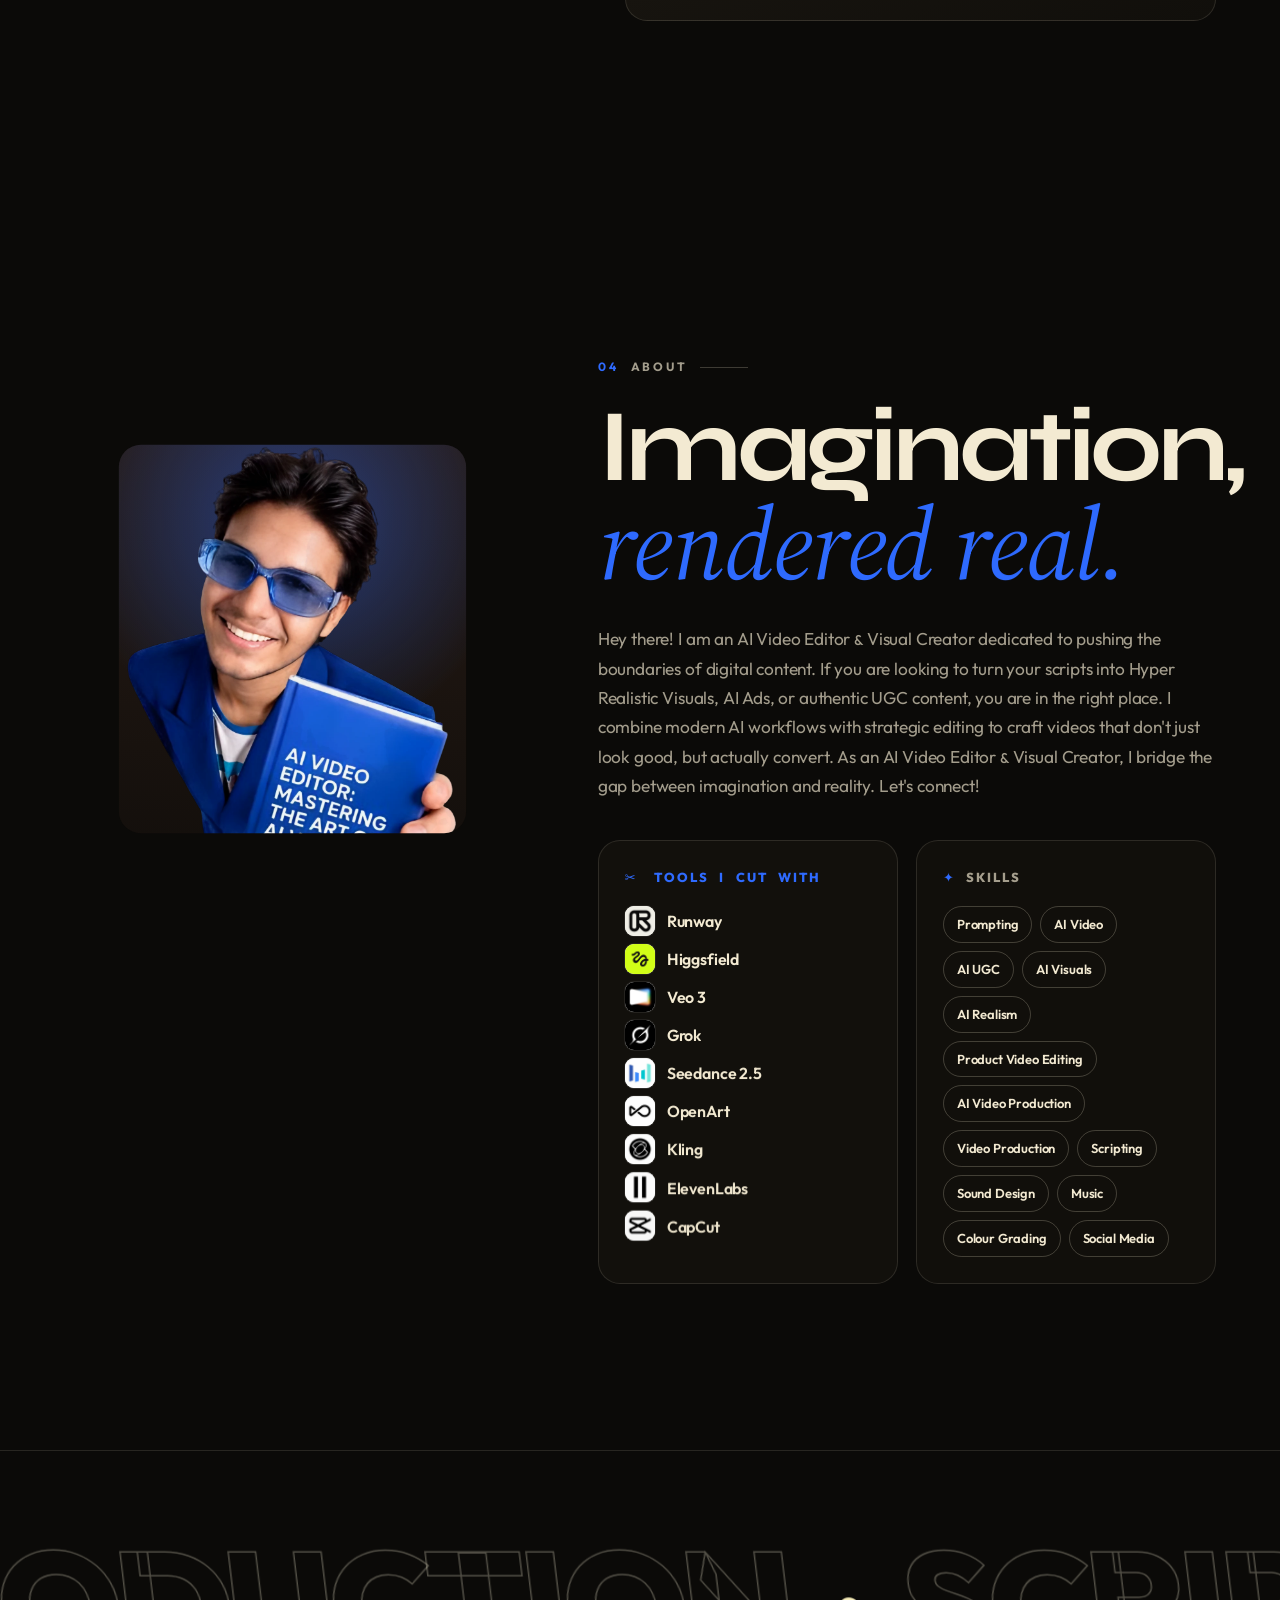
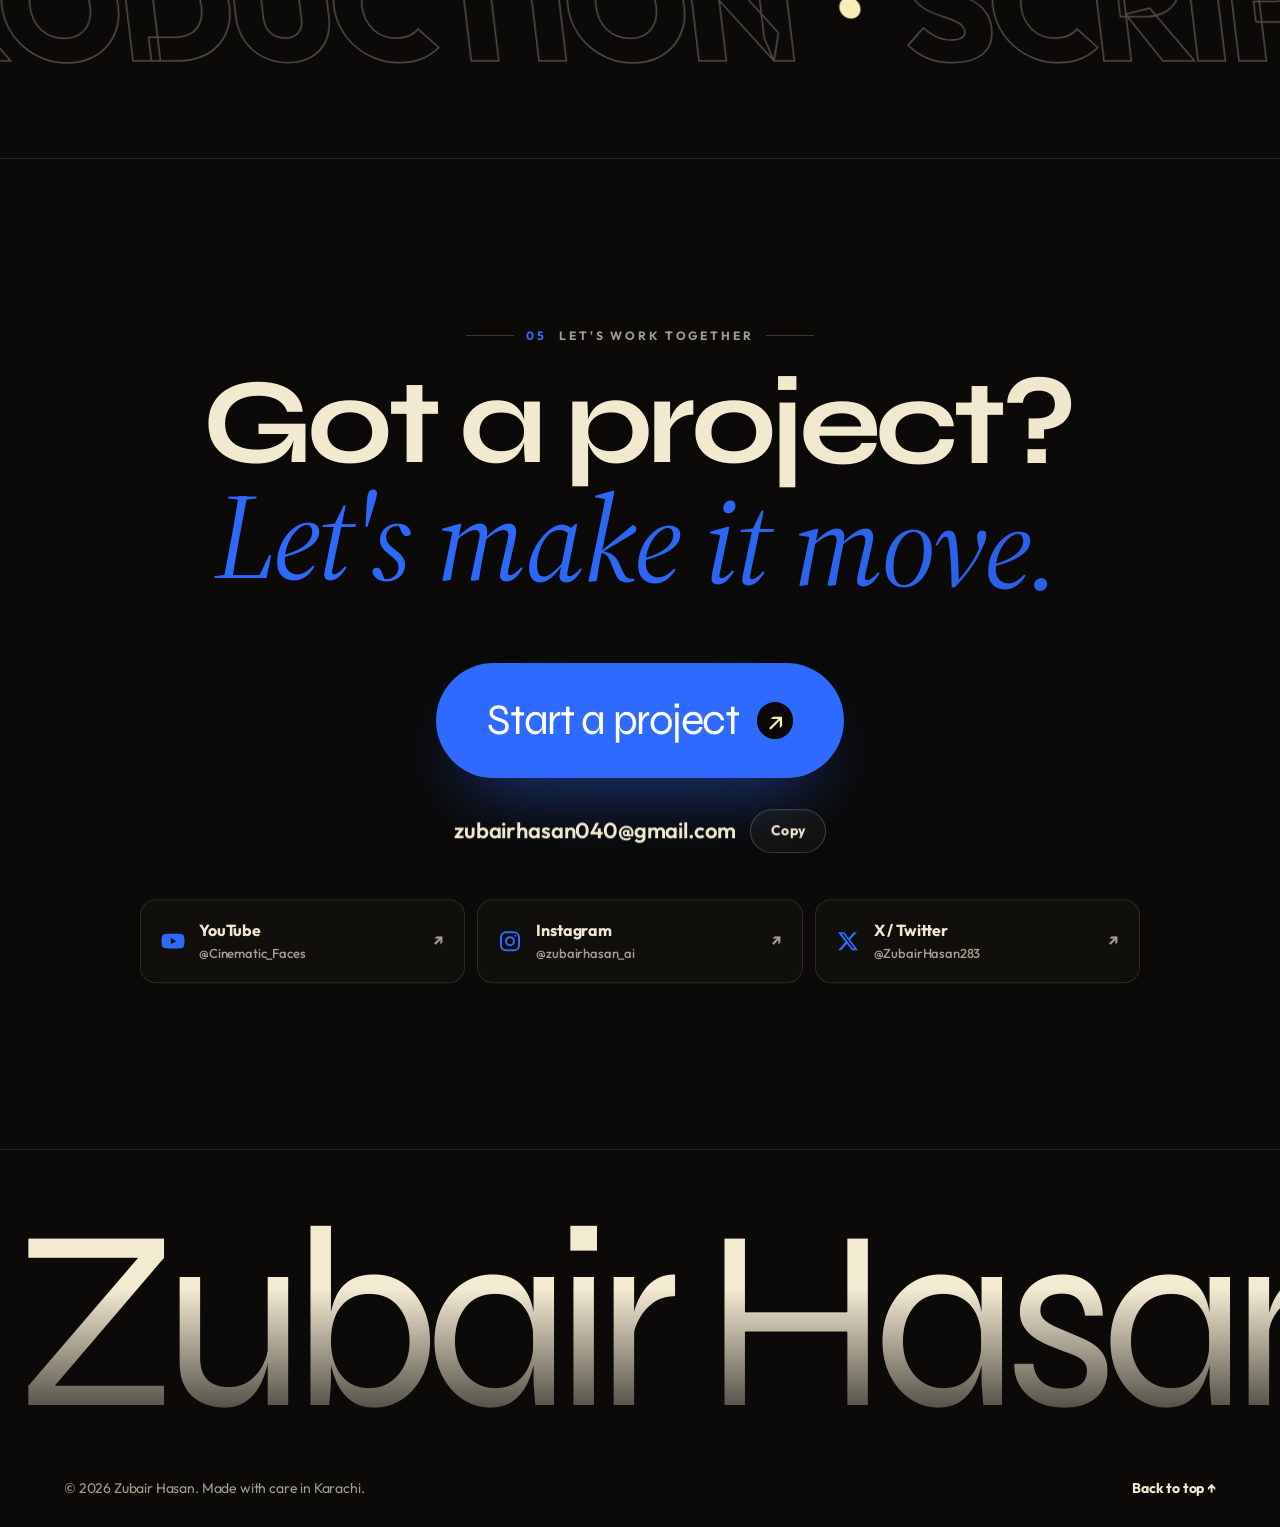
==== commit 7103be6f: "Replace the Veo tool logo with the new light-beam icon Resize the 600x600 source to a 128x128 PNG to" ====
--- a/index.html
+++ b/index.html
@@ -336,6 +336,6 @@
   <script src="assets/vendor/gsap.min.js" defer></script>
   <script src="assets/vendor/ScrollTrigger.min.js" defer></script>
   <script src="assets/vendor/lenis.min.js" defer></script>
-  <script src="assets/js/main.js?v=12" defer></script>
+  <script src="assets/js/main.js?v=13" defer></script>
 </body>
 </html>
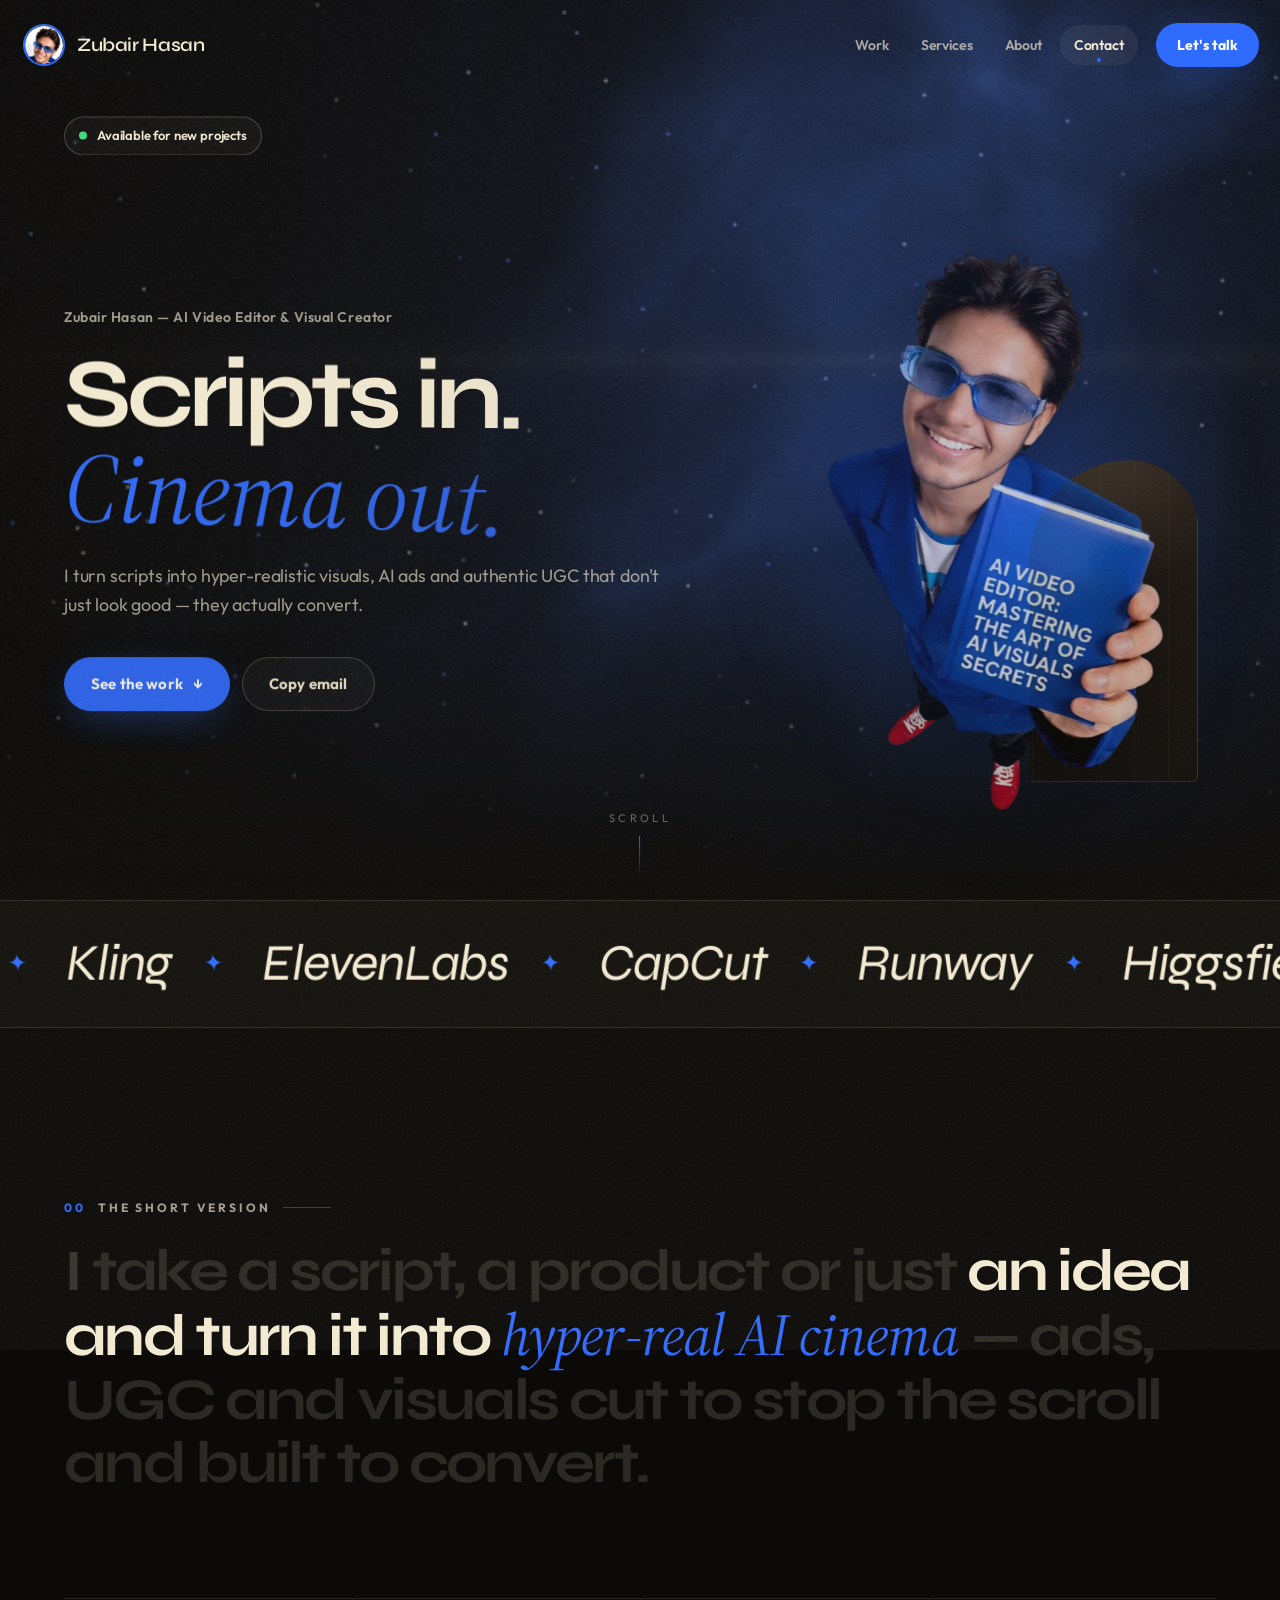
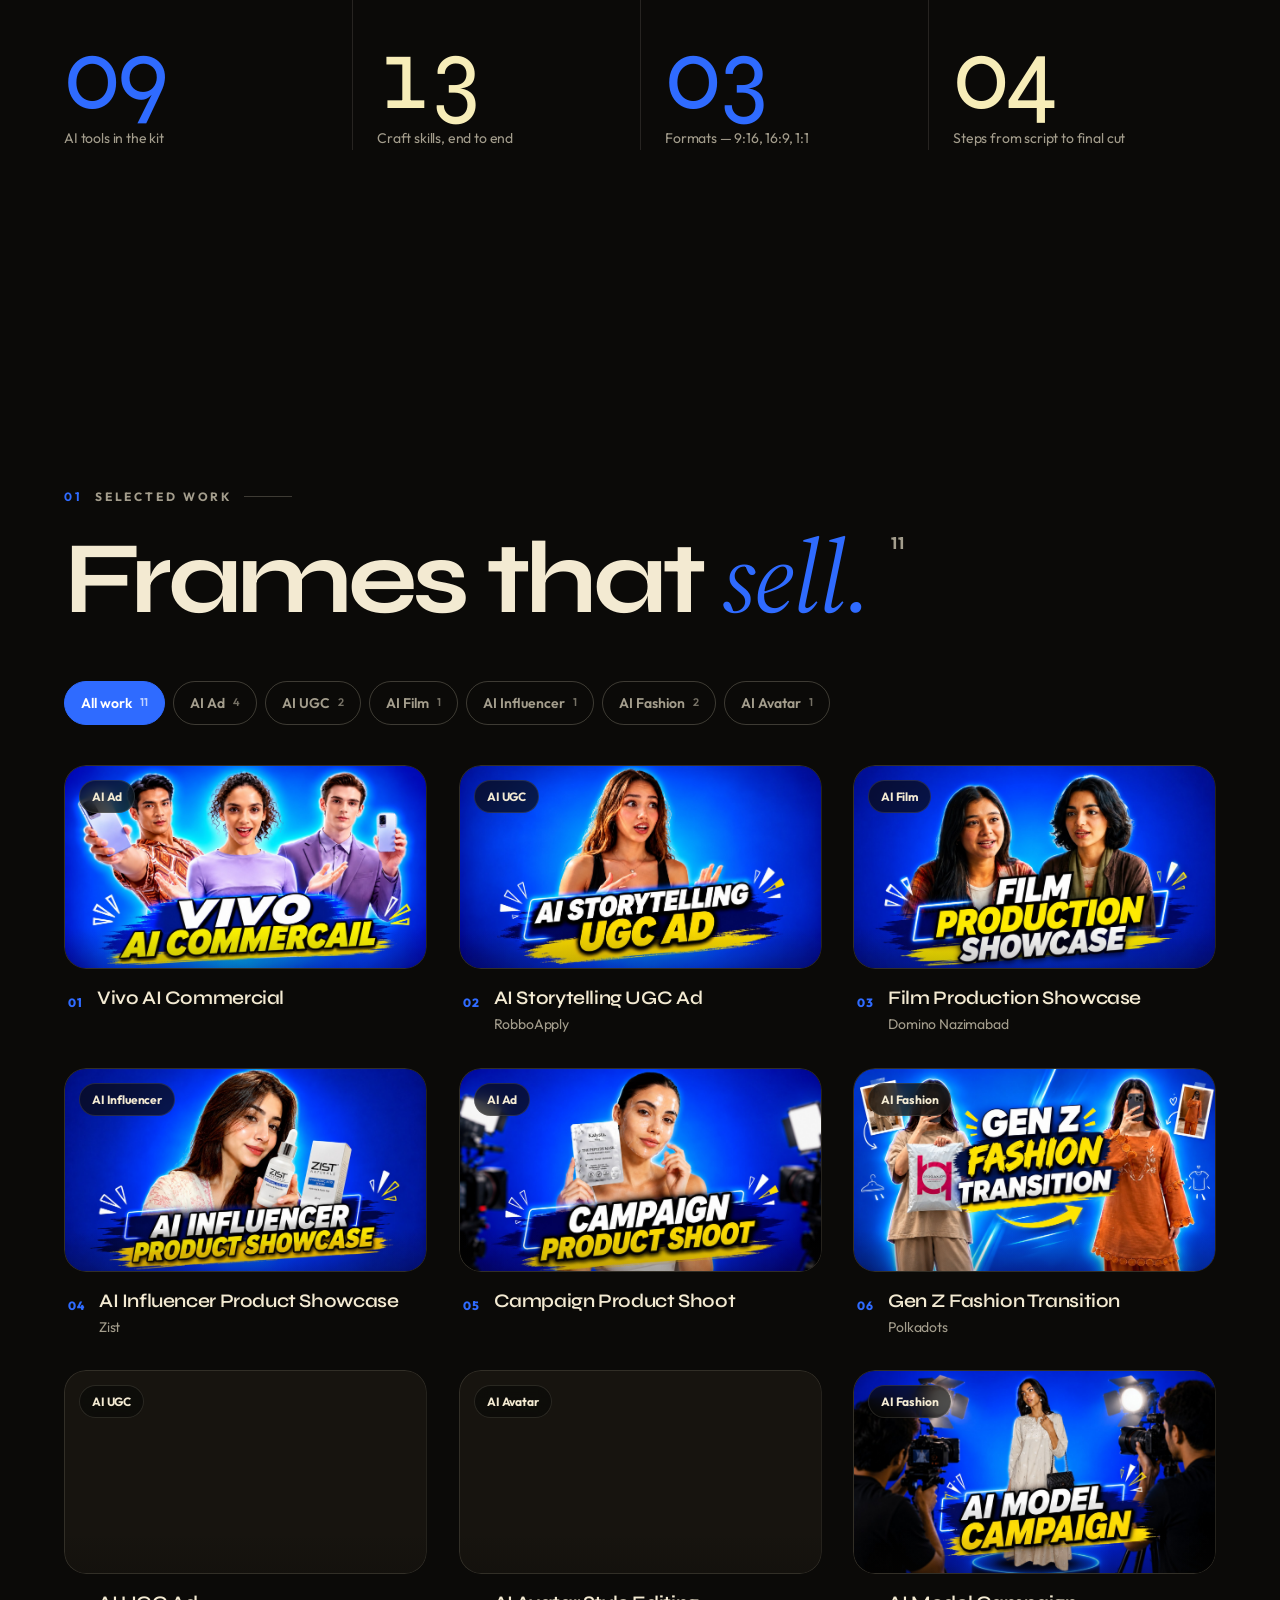
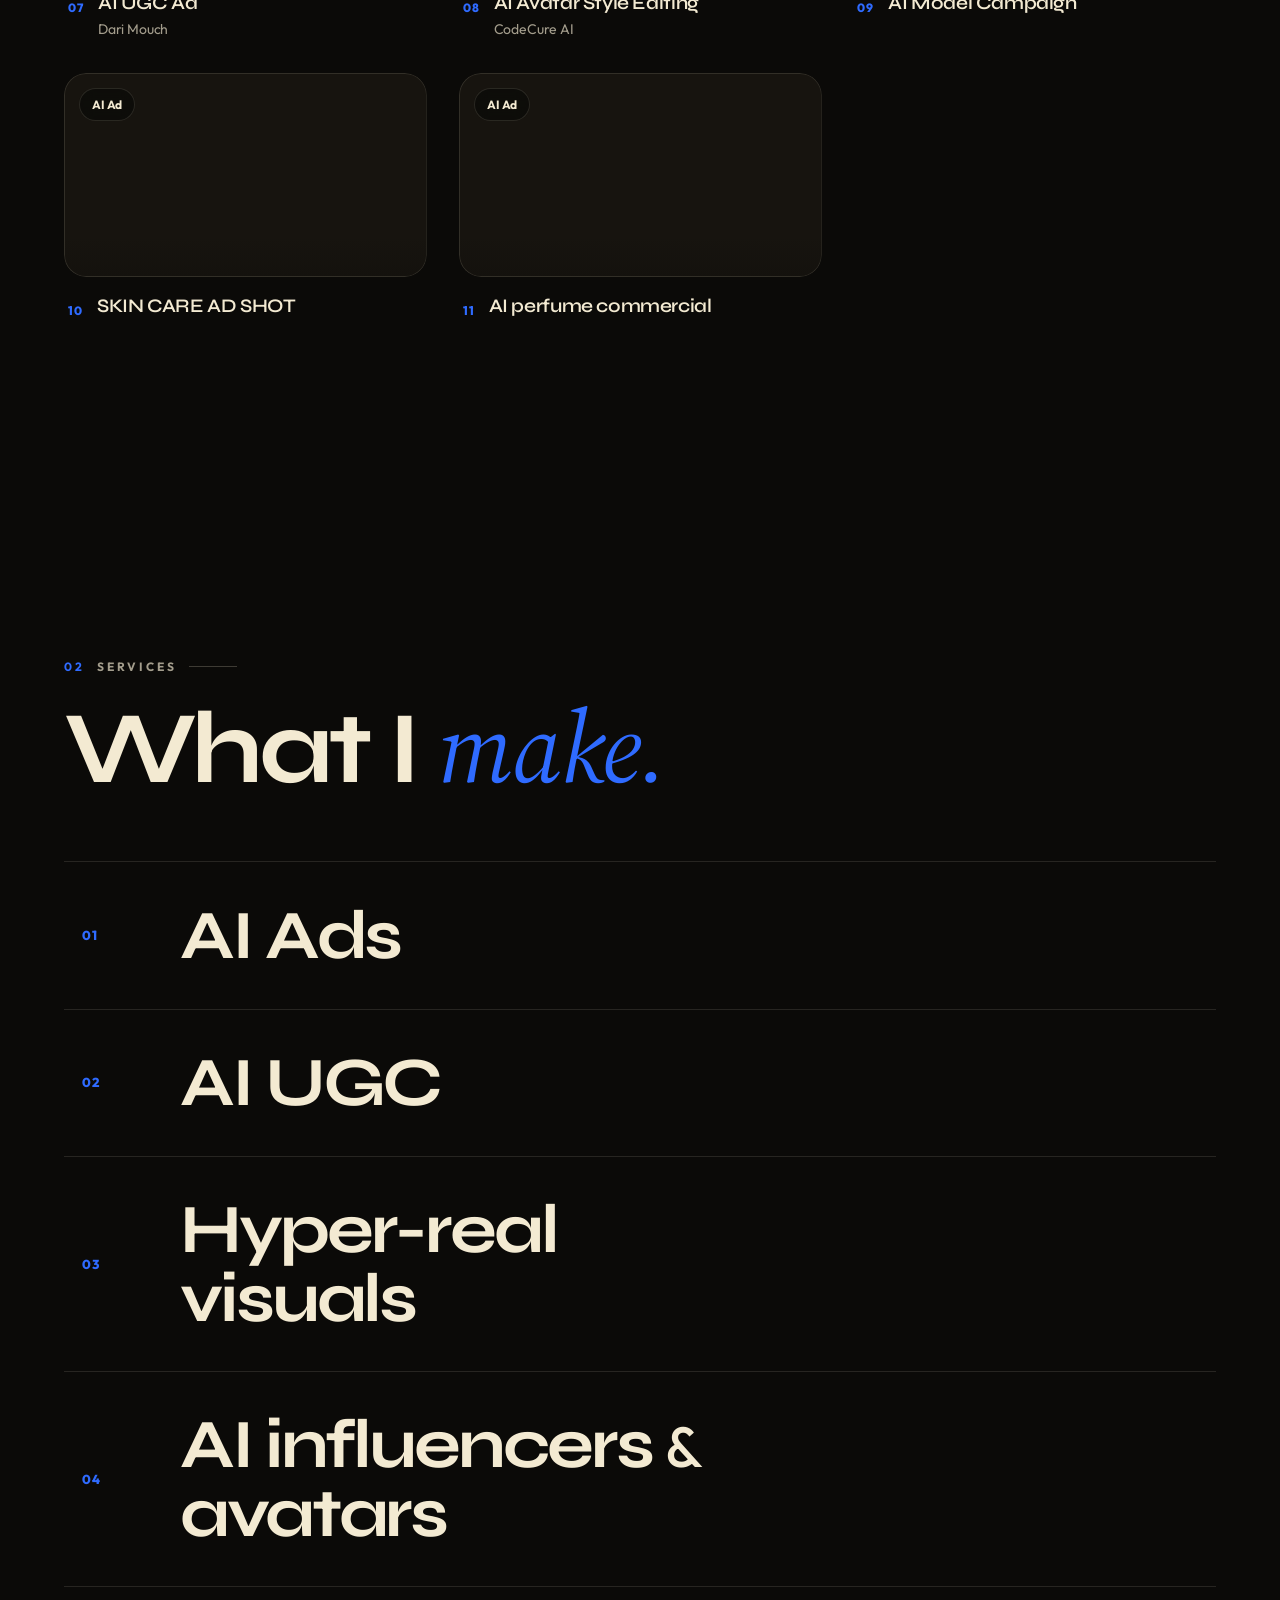
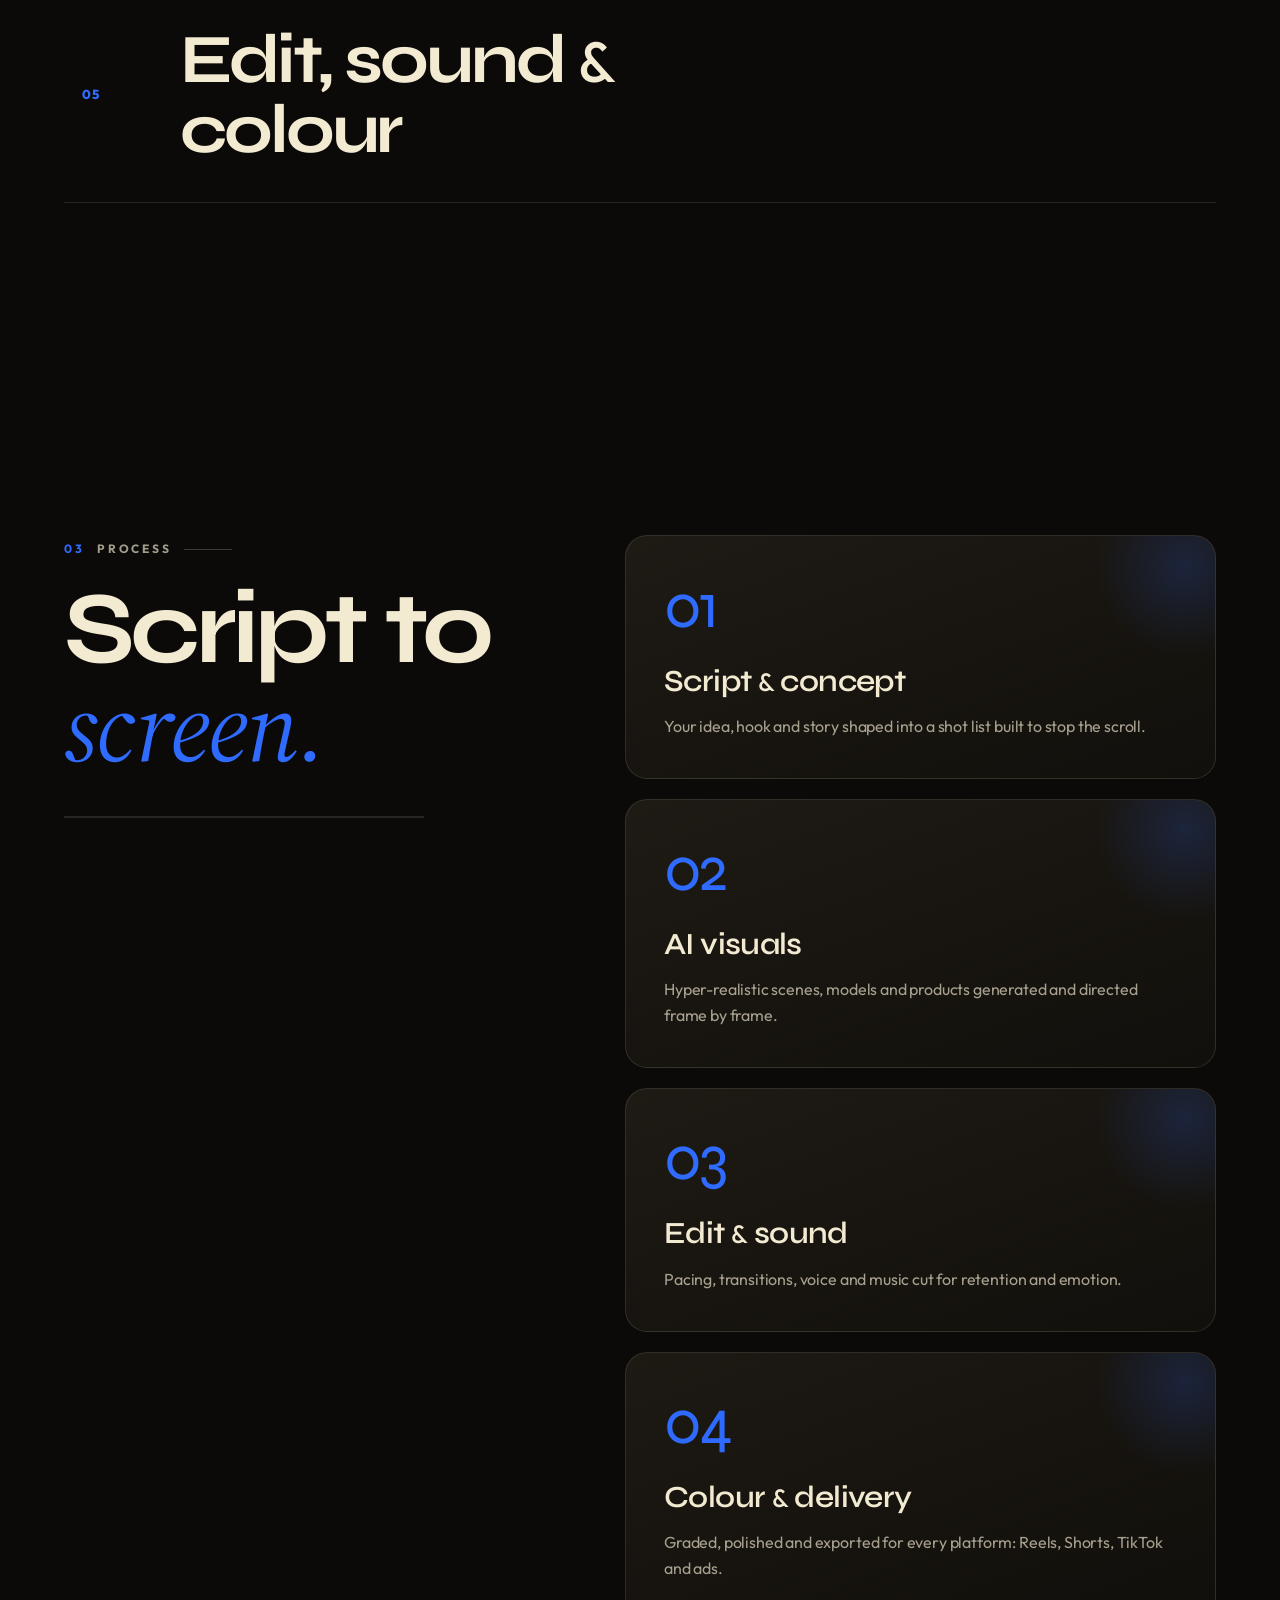
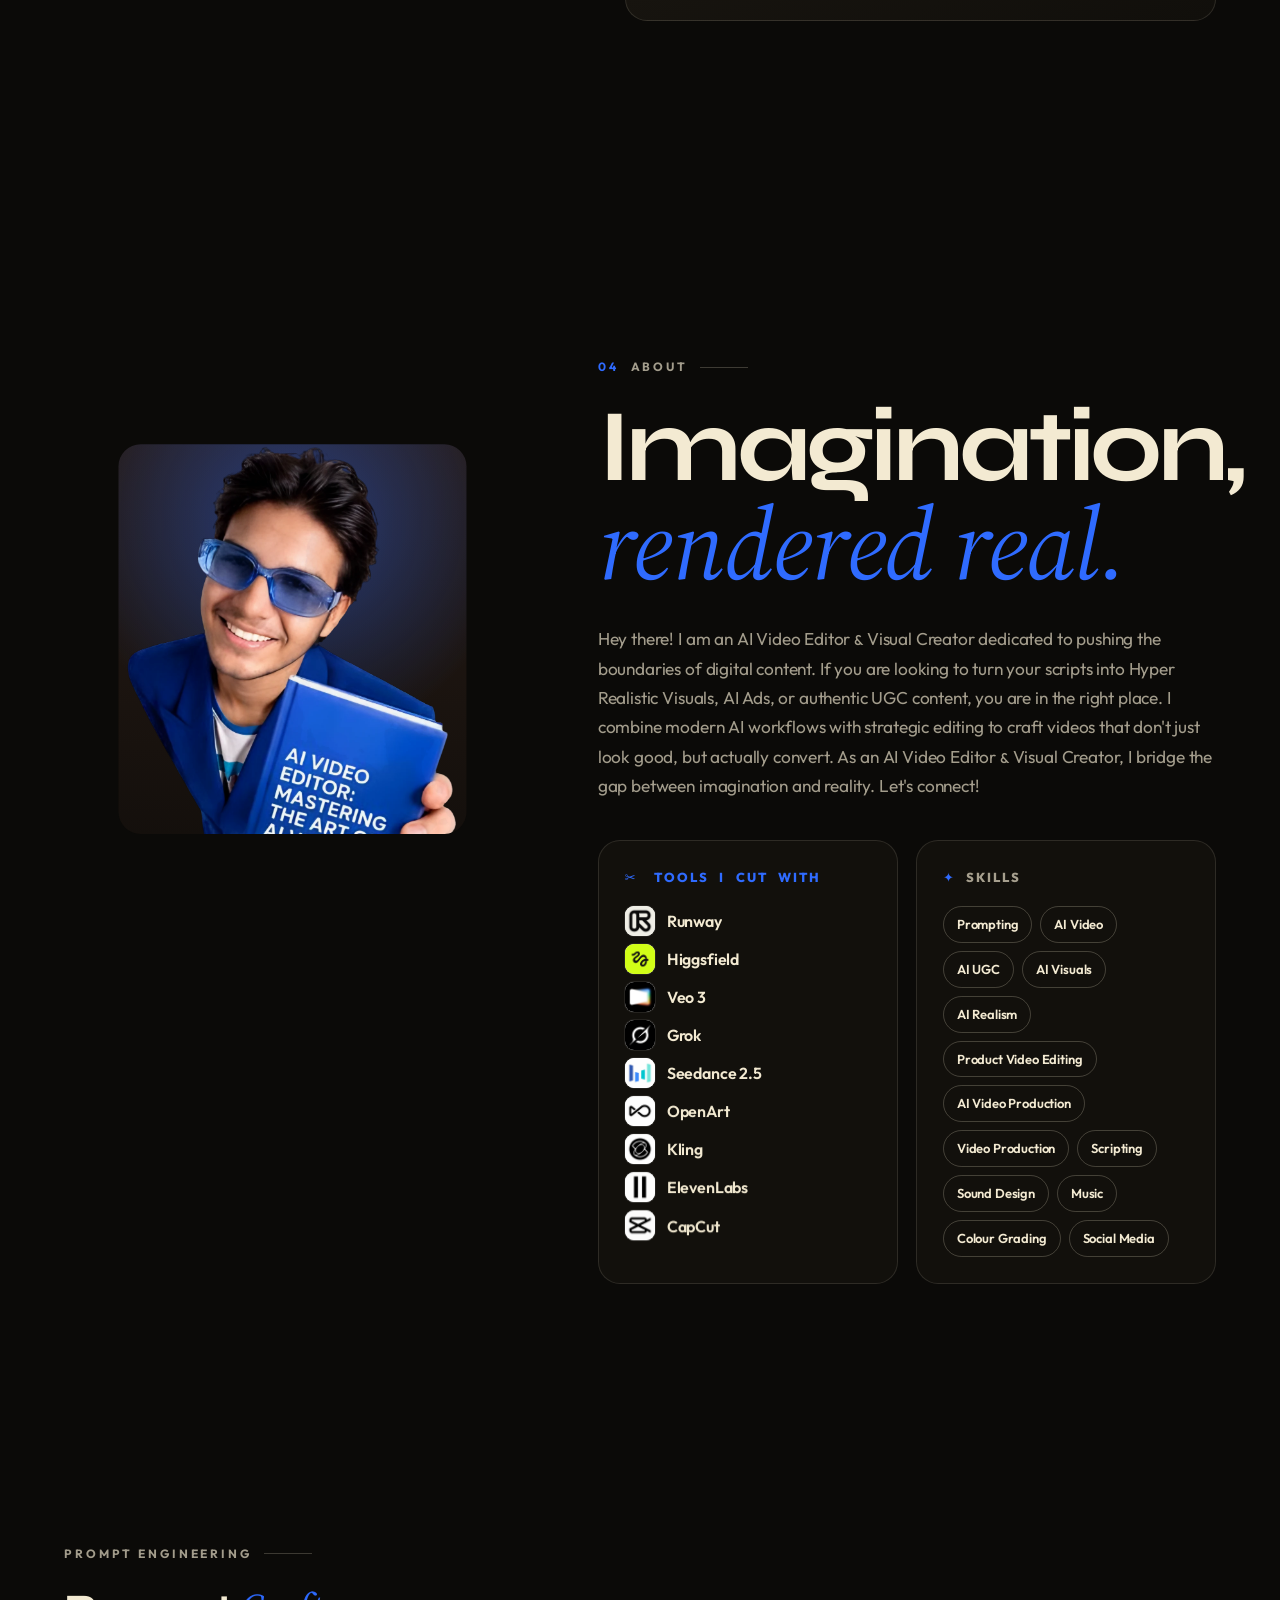
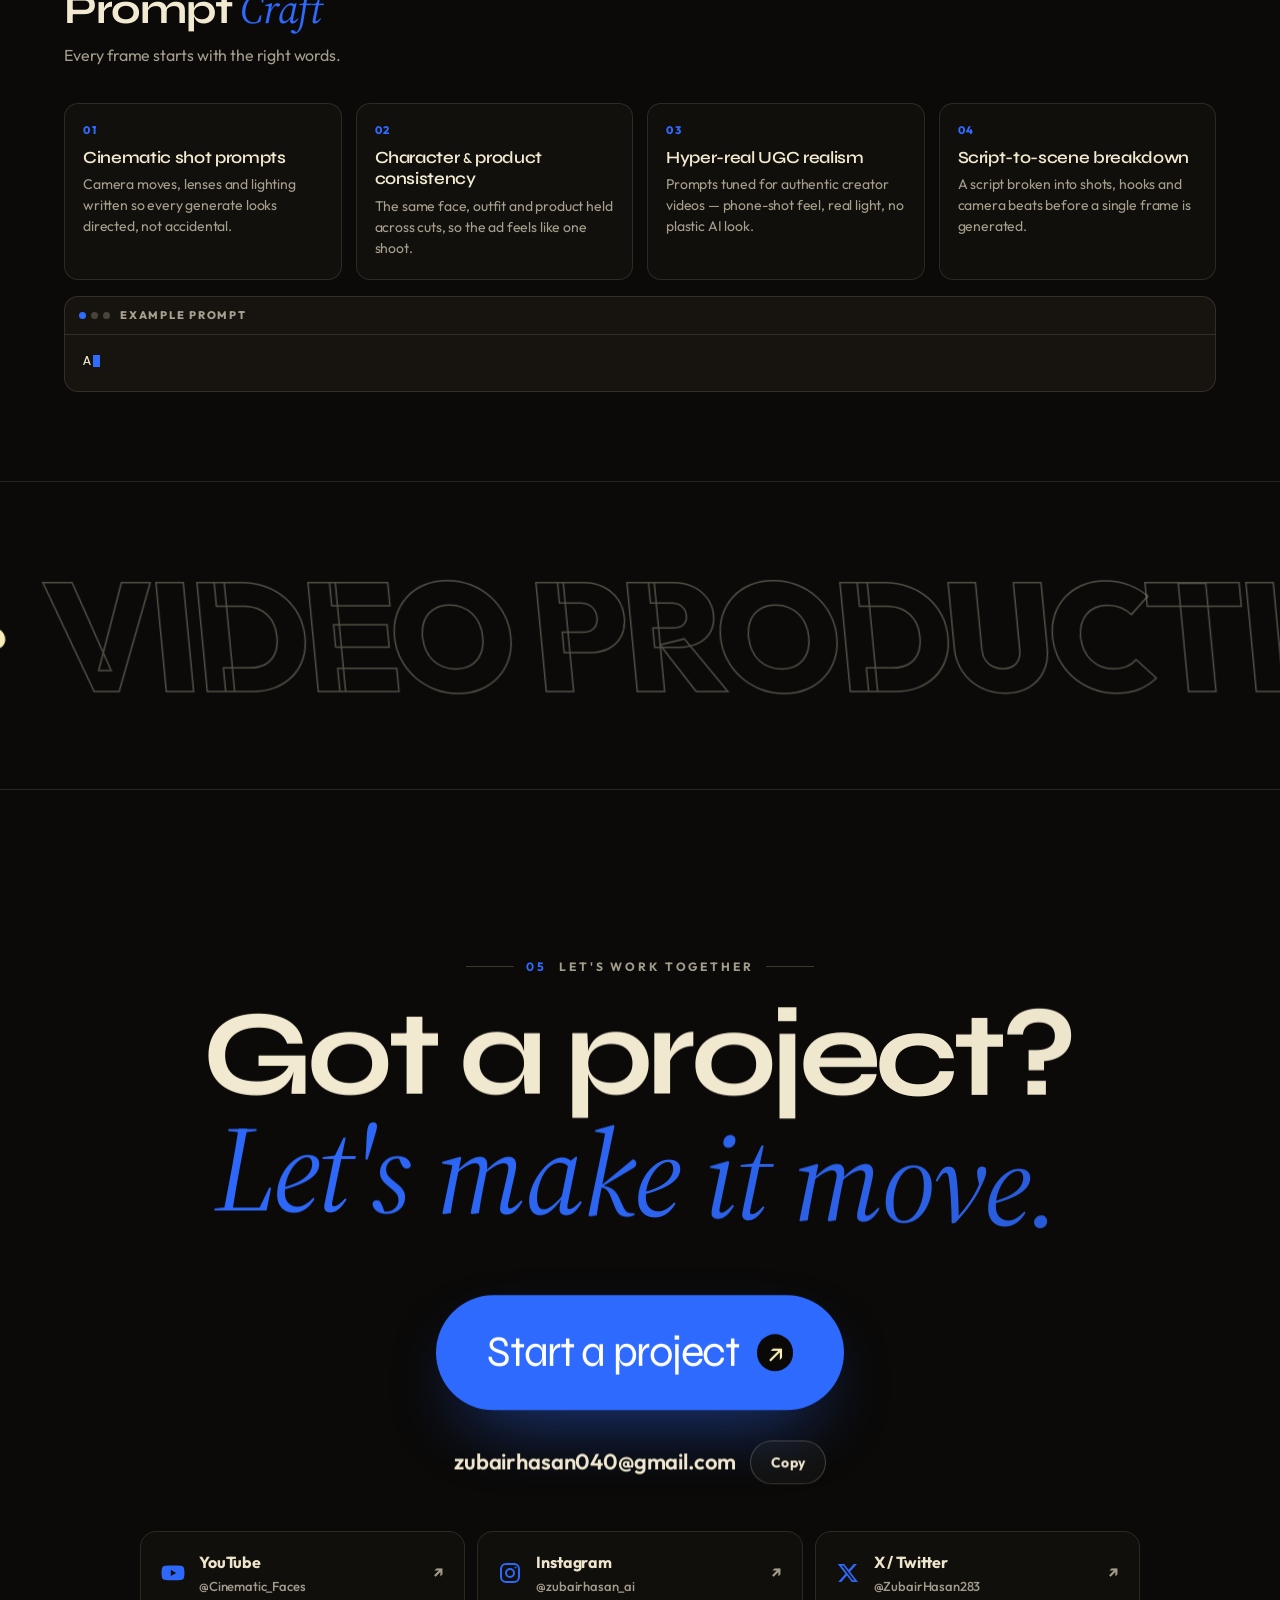
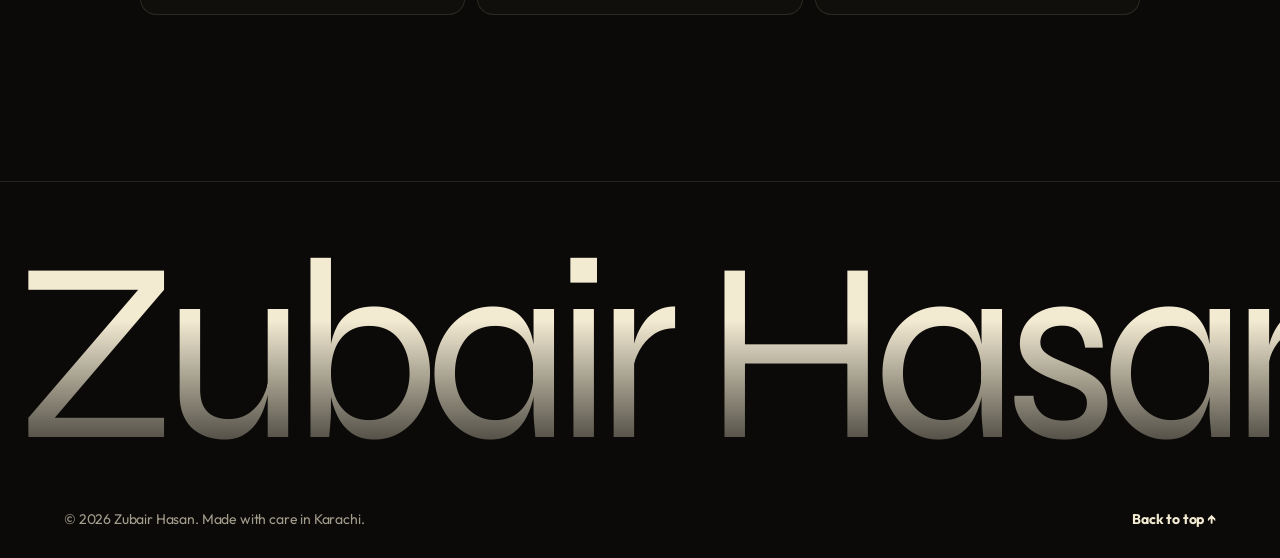
==== commit 7e69ab8e: "Add a compact Prompt Craft section after the AI tools Four skill cards and a typed Vivo example prom" ====
--- a/index.html
+++ b/index.html
@@ -33,7 +33,7 @@
   <link rel="preconnect" href="https://fonts.gstatic.com" crossorigin>
   <link rel="stylesheet" href="https://fonts.googleapis.com/css2?family=Syne:wght@400;500;600;700;800&family=Outfit:wght@400;500;600;700&family=Source+Serif+4:ital,wght@0,400;1,400;1,500&display=swap">
   <link rel="preload" as="image" href="assets/img/zubair-v4.webp" type="image/webp">
-  <link rel="stylesheet" href="assets/css/style.css?v=15">
+  <link rel="stylesheet" href="assets/css/style.css?v=16">
 
   <script type="application/ld+json">
   {
@@ -268,6 +268,41 @@
       </div>
     </section>
 
+    <!-- ============ PROMPT CRAFT ============ -->
+    <section class="section prompt-craft" id="prompt-craft" aria-labelledby="prompt-title">
+      <div class="prompt-craft__head">
+        <p class="kicker" data-reveal>Prompt Engineering</p>
+        <h2 class="prompt-craft__title" id="prompt-title" data-reveal-title>Prompt <em>Craft</em></h2>
+        <p class="prompt-craft__sub" data-reveal>Every frame starts with the right words.</p>
+      </div>
+      <div class="prompt-craft__grid">
+        <article class="prompt-card" data-prompt-card>
+          <span class="prompt-card__num">01</span>
+          <h3 class="prompt-card__name">Cinematic shot prompts</h3>
+          <p>Camera moves, lenses and lighting written so every generate looks directed, not accidental.</p>
+        </article>
+        <article class="prompt-card" data-prompt-card>
+          <span class="prompt-card__num">02</span>
+          <h3 class="prompt-card__name">Character &amp; product consistency</h3>
+          <p>The same face, outfit and product held across cuts, so the ad feels like one shoot.</p>
+        </article>
+        <article class="prompt-card" data-prompt-card>
+          <span class="prompt-card__num">03</span>
+          <h3 class="prompt-card__name">Hyper-real UGC realism</h3>
+          <p>Prompts tuned for authentic creator videos — phone-shot feel, real light, no plastic AI look.</p>
+        </article>
+        <article class="prompt-card" data-prompt-card>
+          <span class="prompt-card__num">04</span>
+          <h3 class="prompt-card__name">Script-to-scene breakdown</h3>
+          <p>A script broken into shots, hooks and camera beats before a single frame is generated.</p>
+        </article>
+        <figure class="prompt-sample" data-prompt-sample data-prompt="A 100% AI-crafted smartphone commercial for Vivo. Lavender-styled models, clean studio light, bold 3D typography: &quot;Slay Every Edge.&quot; Fast crash zooms, then a sweeping orbit shot — the energy and feel of a real studio shoot.">
+          <figcaption class="prompt-sample__bar"><span class="prompt-sample__dots" aria-hidden="true"><i></i><i></i><i></i></span> Example prompt</figcaption>
+          <pre class="prompt-sample__body"><code data-prompt-type>A 100% AI-crafted smartphone commercial for Vivo. Lavender-styled models, clean studio light, bold 3D typography: "Slay Every Edge." Fast crash zooms, then a sweeping orbit shot — the energy and feel of a real studio shoot.</code><span class="prompt-sample__caret" aria-hidden="true"></span></pre>
+        </figure>
+      </div>
+    </section>
+
     <!-- ============ SKILLS MARQUEE (big, outlined) ============ -->
     <div class="bigmarquee" aria-hidden="true">
       <div class="bigmarquee__track" data-skills-marquee>
@@ -336,6 +371,6 @@
   <script src="assets/vendor/gsap.min.js" defer></script>
   <script src="assets/vendor/ScrollTrigger.min.js" defer></script>
   <script src="assets/vendor/lenis.min.js" defer></script>
-  <script src="assets/js/main.js?v=13" defer></script>
+  <script src="assets/js/main.js?v=14" defer></script>
 </body>
 </html>
--- a/assets/css/style.css
+++ b/assets/css/style.css
@@ -529,6 +529,73 @@
 }
 .toast.is-on { transform: translate(-50%, 0); visibility: visible; transition: transform .5s var(--ease-out), visibility 0s; }
 
+
+/* ---------- Prompt Craft ---------- */
+.prompt-craft { padding-top: clamp(48px, 7vw, 90px); padding-bottom: clamp(48px, 7vw, 90px); }
+.prompt-craft__head { margin: 0 0 clamp(22px, 3vw, 34px); max-width: 32em; }
+.prompt-craft__title {
+  margin: 0;
+  font-family: var(--serif);
+  font-weight: 700;
+  font-size: clamp(28px, 3.4vw, 42px);
+  line-height: 1.1;
+  letter-spacing: -.03em;
+}
+.prompt-craft__title em { color: var(--coral); }
+.prompt-craft__sub { margin: 10px 0 0; color: var(--muted); font-size: 16px; }
+.prompt-craft__grid { display: grid; grid-template-columns: repeat(4, minmax(0, 1fr)); gap: 14px; align-items: stretch; }
+.prompt-card {
+  padding: 18px 18px 20px;
+  border-radius: var(--radius-sm);
+  background: var(--bg-2);
+  border: 1px solid var(--line);
+}
+.prompt-card__num { display: block; font-size: 11px; font-weight: 800; letter-spacing: .14em; color: var(--coral); }
+.prompt-card__name {
+  margin: 8px 0 6px;
+  font-family: var(--serif);
+  font-weight: 600;
+  font-size: 17px;
+  letter-spacing: -.02em;
+  line-height: 1.25;
+}
+.prompt-card p { margin: 0; font-size: 14px; color: var(--muted); line-height: 1.5; }
+.prompt-sample {
+  grid-column: 1 / -1;
+  margin: 2px 0 0;
+  padding: 0;
+  border-radius: var(--radius-sm);
+  background: var(--surface);
+  border: 1px solid var(--line);
+  overflow: hidden;
+}
+.prompt-sample__bar {
+  display: flex; align-items: center; gap: 10px;
+  padding: 10px 14px;
+  border-bottom: 1px solid var(--line);
+  font-size: 11px; font-weight: 800; letter-spacing: .16em; text-transform: uppercase; color: var(--muted);
+}
+.prompt-sample__dots { display: flex; gap: 5px; }
+.prompt-sample__dots i { width: 7px; height: 7px; border-radius: 50%; background: var(--line-2); }
+.prompt-sample__dots i:first-child { background: var(--coral); }
+.prompt-sample__body {
+  margin: 0; padding: 16px 18px 18px;
+  font-family: ui-monospace, "SF Mono", Menlo, Consolas, monospace;
+  font-size: 13px; line-height: 1.65; color: var(--text);
+  white-space: pre-wrap; word-break: break-word;
+}
+.prompt-sample__caret {
+  display: inline-block; width: 7px; height: .95em; margin-left: 2px;
+  background: var(--coral); vertical-align: -2px;
+  animation: prompt-caret 1s steps(1) infinite;
+}
+@keyframes prompt-caret { 50% { opacity: 0; } }
+html:not(.motion) .prompt-sample__caret { animation: none; opacity: 0; }
+
+@media (hover: hover) and (pointer: fine) {
+  .prompt-card { transition: border-color .35s, transform .35s var(--ease-out); }
+  .prompt-card:hover { border-color: rgba(47, 107, 255, .5); transform: translateY(-2px); }
+}
 /* ---------- Responsive ---------- */
 @media (max-width: 1100px) {
   .lightbox__body { grid-template-columns: 1fr; }
@@ -553,6 +620,7 @@
   .about__media { max-width: 520px; }
   .card-project.is-featured { grid-column: auto; }
   .hero__scroll { display: none; }
+  .prompt-craft__grid { grid-template-columns: repeat(2, minmax(0, 1fr)); }
 }
 @media (max-width: 560px) {
   .nav__name { font-size: 17px; }
@@ -560,6 +628,7 @@
   .hero__actions .btn { flex: 1 1 auto; }
   .hero__actions .js-copy { flex: 0 1 auto; }
   .skills__grid { grid-template-columns: 1fr; }
+  .prompt-craft__grid { grid-template-columns: 1fr; }
   .stats b { font-size: 64px; }
   .stats li { padding-right: 12px; }
   .stats li + li { padding-left: 14px; }
@@ -620,6 +689,7 @@
 .section__title, .hero__title, .contact__title, .empty__title, .manifesto__text, .service__name { letter-spacing: -0.045em; font-weight: 700; }
 .hero__title { font-size: clamp(52px, 7.6vw, 124px); letter-spacing: -0.05em; line-height: 0.92; }
 .section__title em, .hero__title em, .contact__title em, .empty__title em, .manifesto__text em, .line--accent em,
+.prompt-craft__title em,
 .service:hover .service__name, .service:focus-visible .service__name { font-family: var(--accent-serif); font-style: italic; font-weight: 400; letter-spacing: -0.015em; }
 body { letter-spacing: -0.01em; }
 .card-project__title, .process h3, .nav__name { font-weight: 600; letter-spacing: -0.02em; }
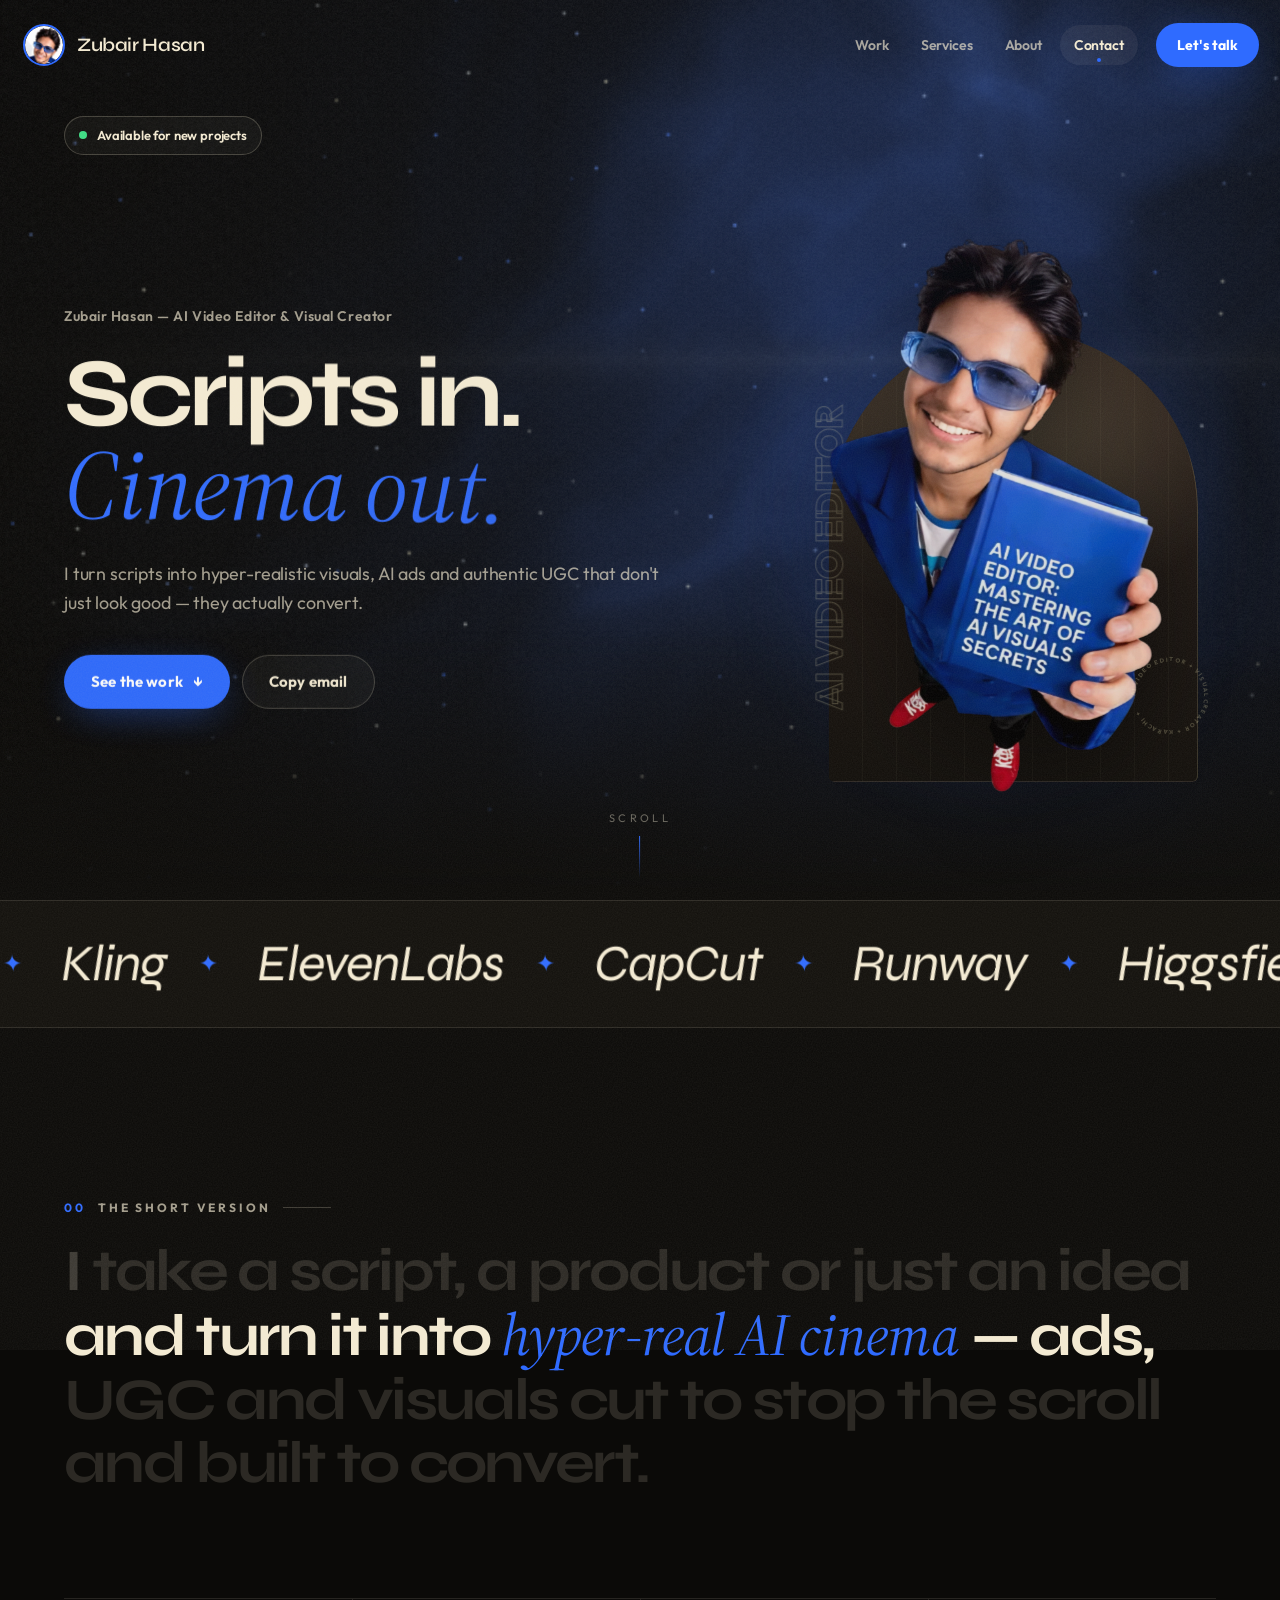
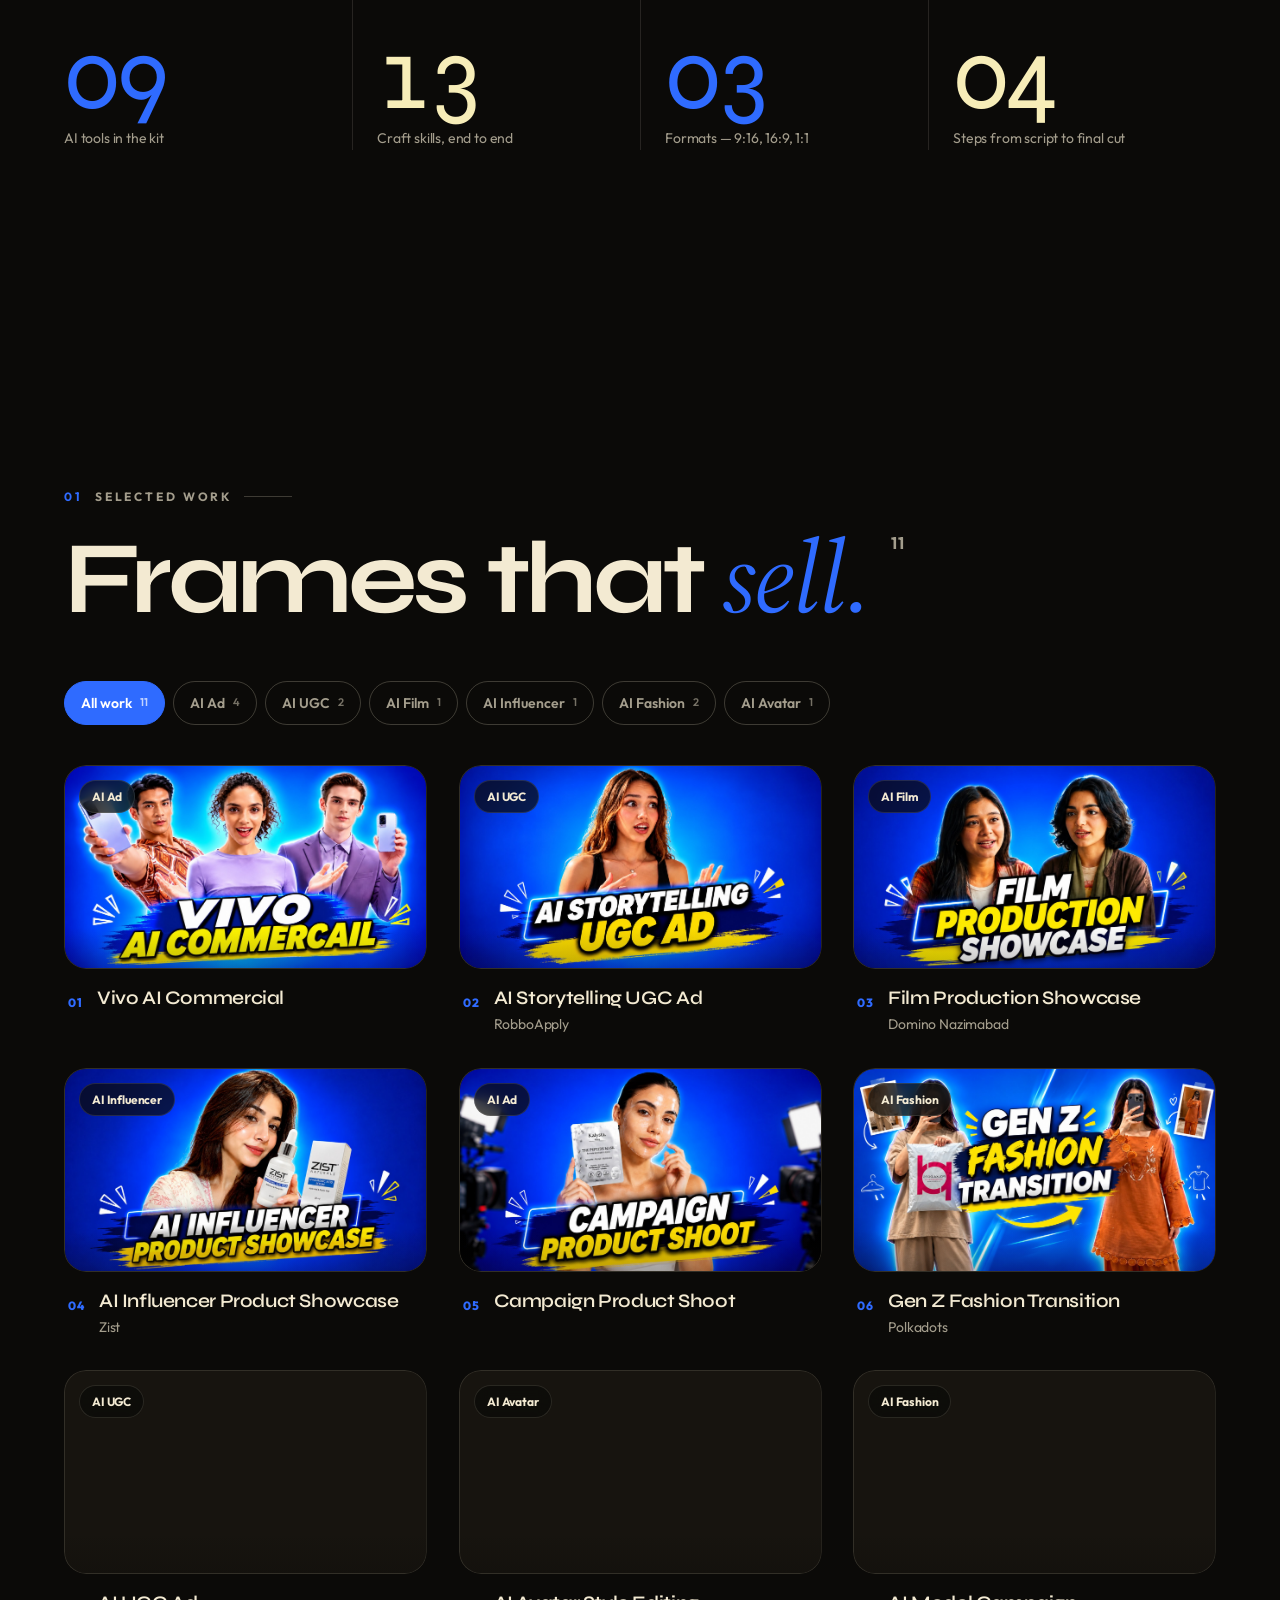
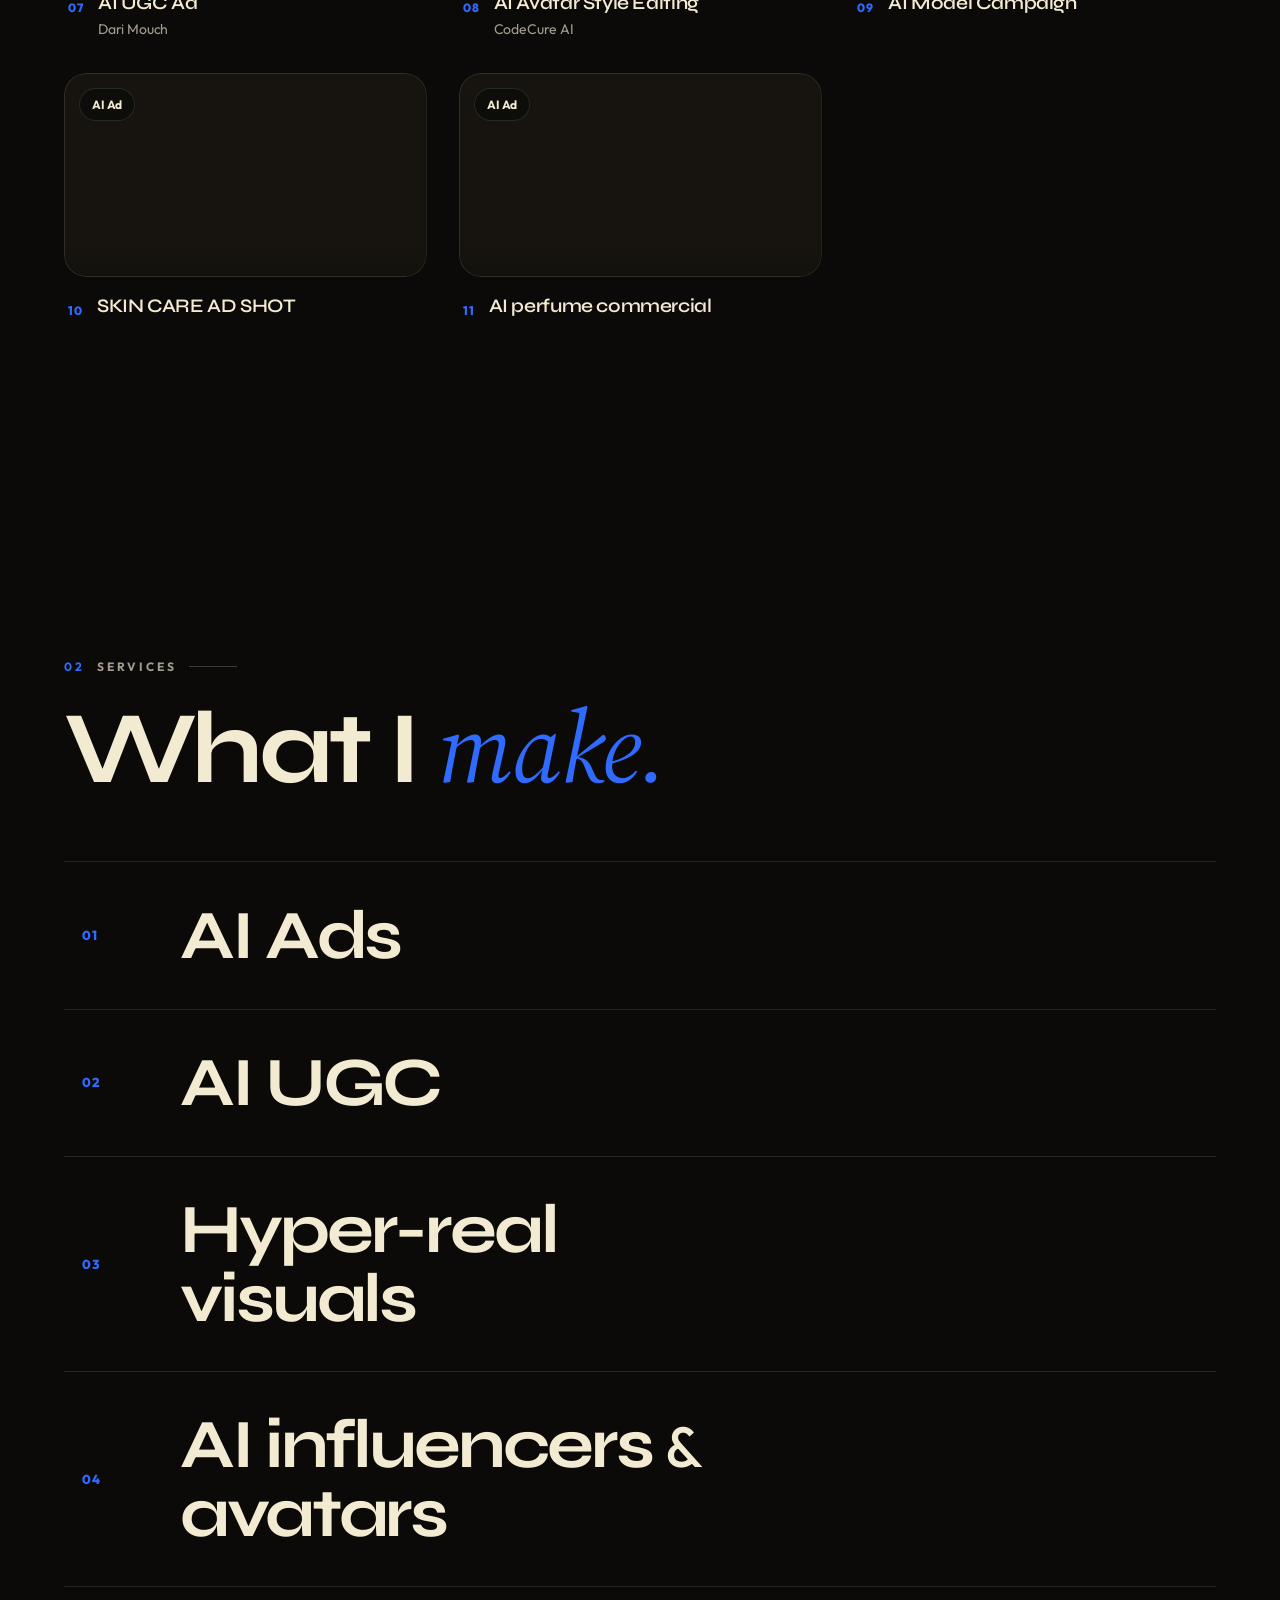
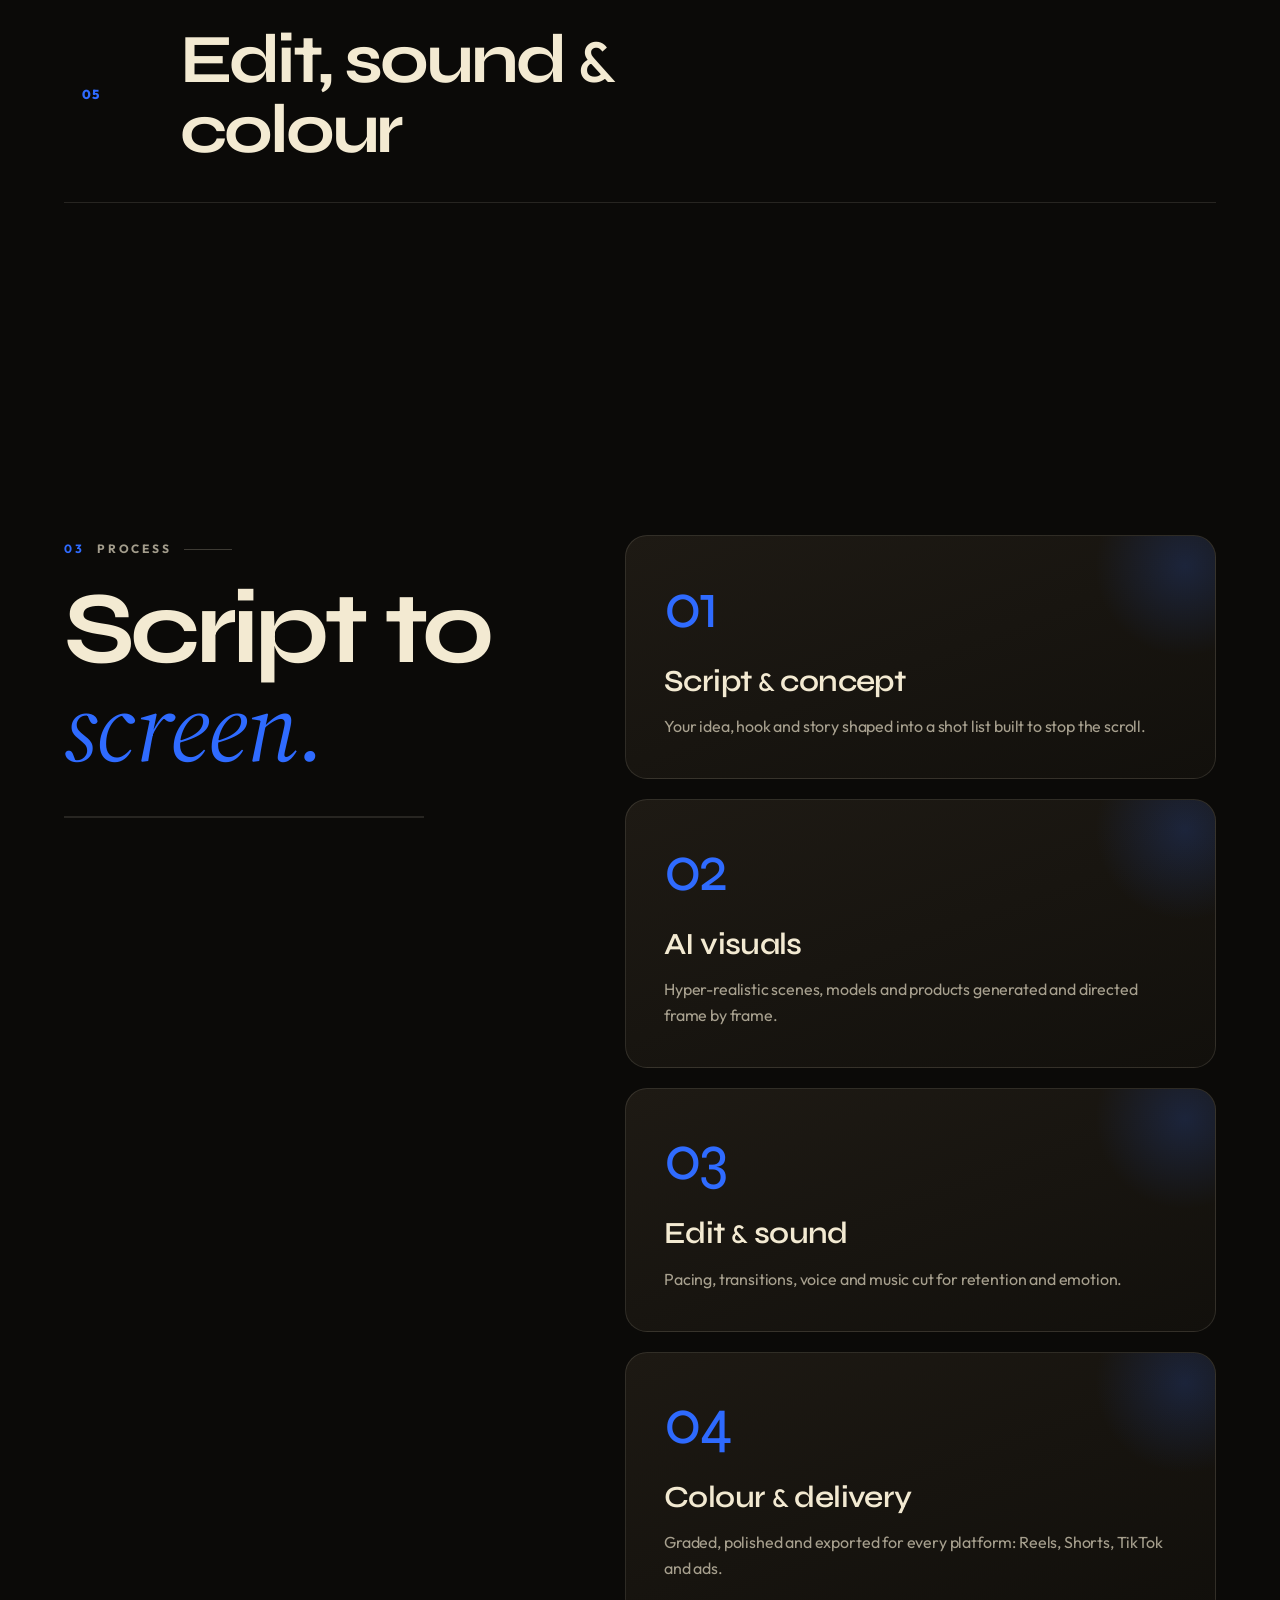
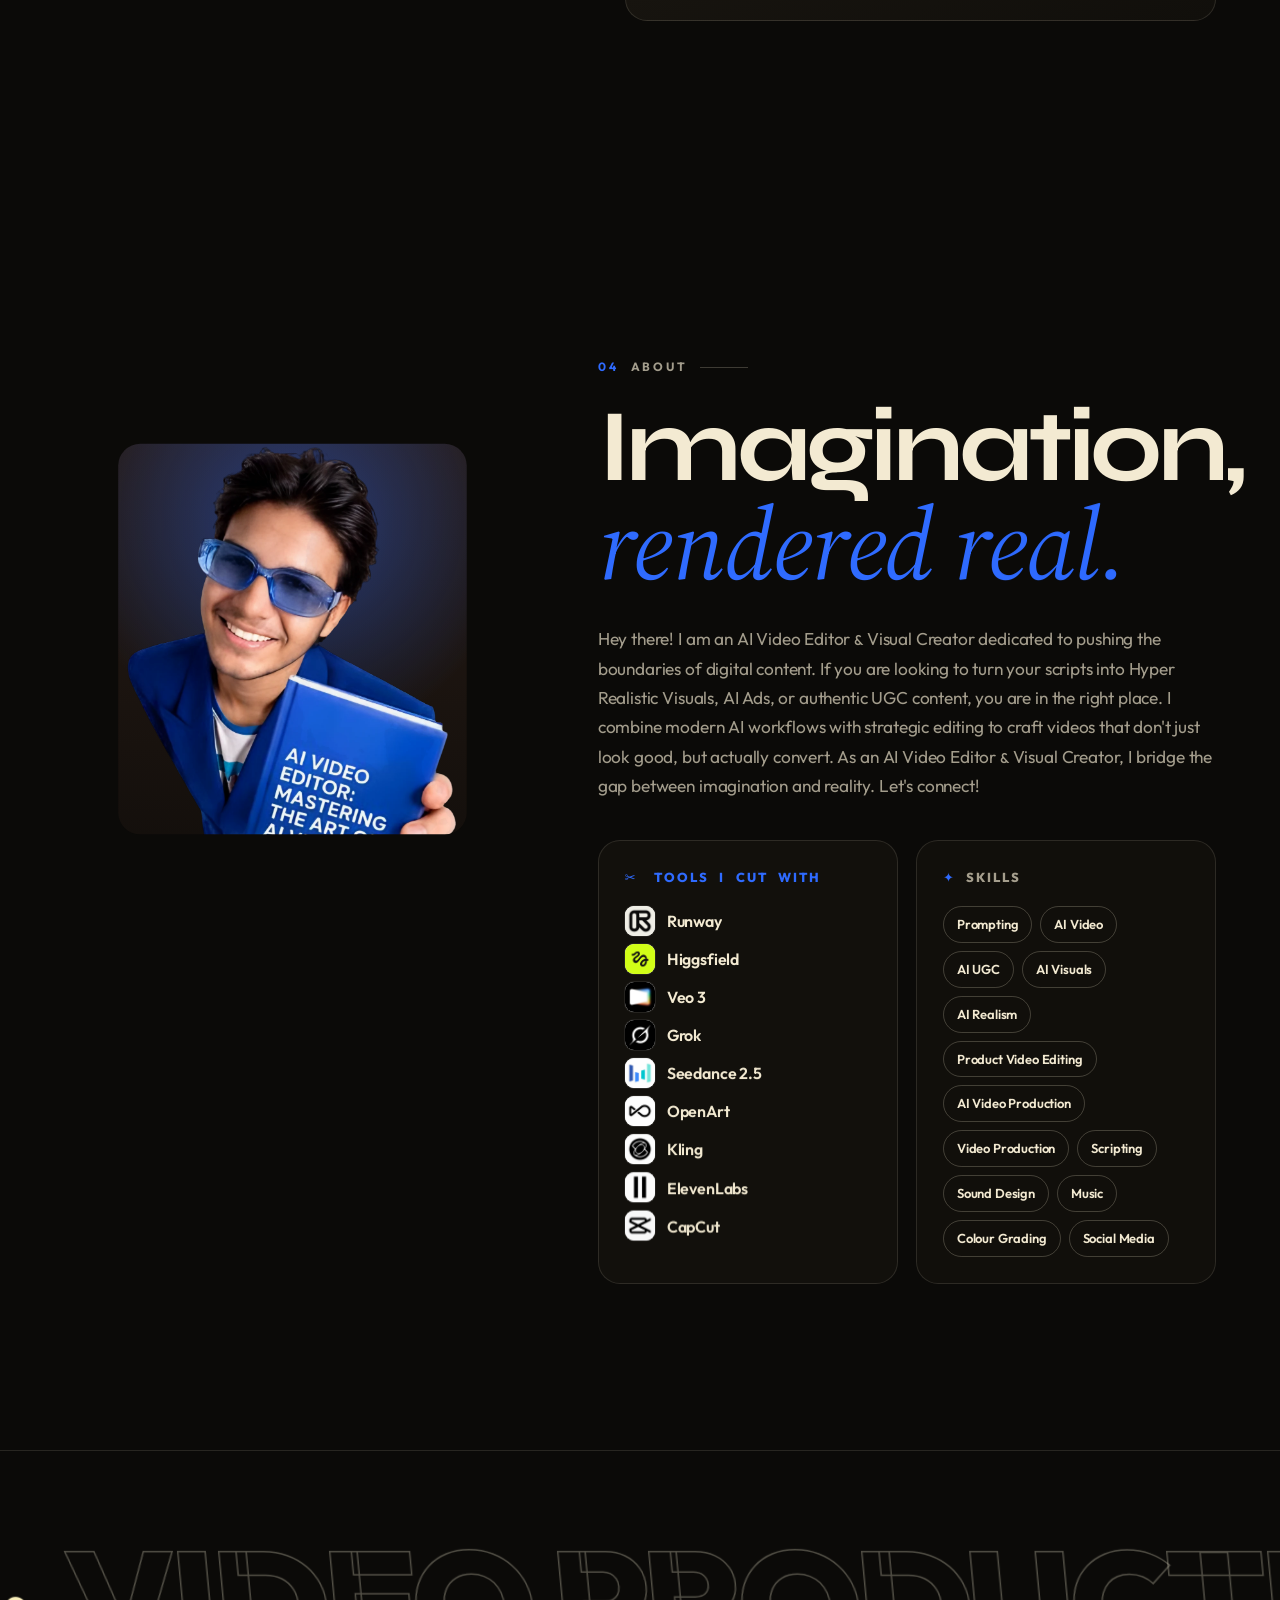
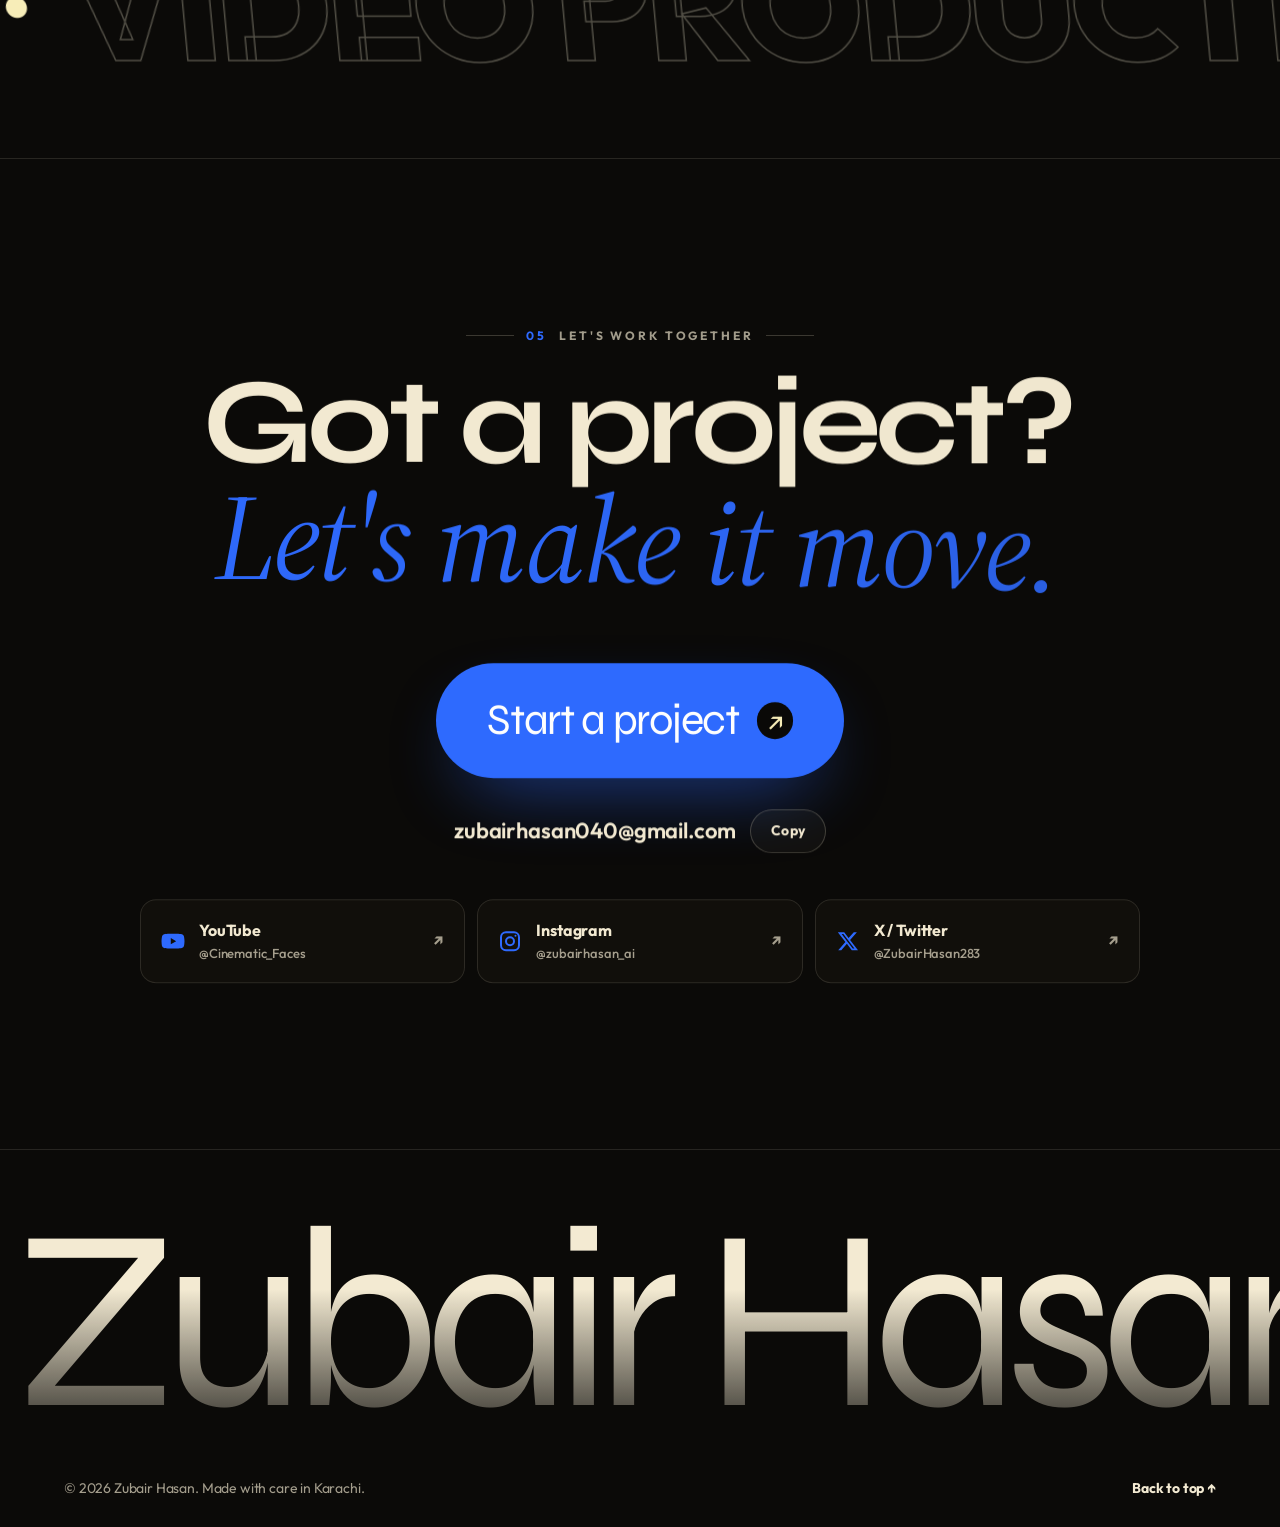
==== commit 86e6ca40: "Revert "Add a compact Prompt Craft section after the AI tools" The Prompt Craft section is removed. " ====
--- a/index.html
+++ b/index.html
@@ -33,7 +33,7 @@
   <link rel="preconnect" href="https://fonts.gstatic.com" crossorigin>
   <link rel="stylesheet" href="https://fonts.googleapis.com/css2?family=Syne:wght@400;500;600;700;800&family=Outfit:wght@400;500;600;700&family=Source+Serif+4:ital,wght@0,400;1,400;1,500&display=swap">
   <link rel="preload" as="image" href="assets/img/zubair-v4.webp" type="image/webp">
-  <link rel="stylesheet" href="assets/css/style.css?v=16">
+  <link rel="stylesheet" href="assets/css/style.css?v=17">
 
   <script type="application/ld+json">
   {
@@ -268,41 +268,6 @@
       </div>
     </section>
 
-    <!-- ============ PROMPT CRAFT ============ -->
-    <section class="section prompt-craft" id="prompt-craft" aria-labelledby="prompt-title">
-      <div class="prompt-craft__head">
-        <p class="kicker" data-reveal>Prompt Engineering</p>
-        <h2 class="prompt-craft__title" id="prompt-title" data-reveal-title>Prompt <em>Craft</em></h2>
-        <p class="prompt-craft__sub" data-reveal>Every frame starts with the right words.</p>
-      </div>
-      <div class="prompt-craft__grid">
-        <article class="prompt-card" data-prompt-card>
-          <span class="prompt-card__num">01</span>
-          <h3 class="prompt-card__name">Cinematic shot prompts</h3>
-          <p>Camera moves, lenses and lighting written so every generate looks directed, not accidental.</p>
-        </article>
-        <article class="prompt-card" data-prompt-card>
-          <span class="prompt-card__num">02</span>
-          <h3 class="prompt-card__name">Character &amp; product consistency</h3>
-          <p>The same face, outfit and product held across cuts, so the ad feels like one shoot.</p>
-        </article>
-        <article class="prompt-card" data-prompt-card>
-          <span class="prompt-card__num">03</span>
-          <h3 class="prompt-card__name">Hyper-real UGC realism</h3>
-          <p>Prompts tuned for authentic creator videos — phone-shot feel, real light, no plastic AI look.</p>
-        </article>
-        <article class="prompt-card" data-prompt-card>
-          <span class="prompt-card__num">04</span>
-          <h3 class="prompt-card__name">Script-to-scene breakdown</h3>
-          <p>A script broken into shots, hooks and camera beats before a single frame is generated.</p>
-        </article>
-        <figure class="prompt-sample" data-prompt-sample data-prompt="A 100% AI-crafted smartphone commercial for Vivo. Lavender-styled models, clean studio light, bold 3D typography: &quot;Slay Every Edge.&quot; Fast crash zooms, then a sweeping orbit shot — the energy and feel of a real studio shoot.">
-          <figcaption class="prompt-sample__bar"><span class="prompt-sample__dots" aria-hidden="true"><i></i><i></i><i></i></span> Example prompt</figcaption>
-          <pre class="prompt-sample__body"><code data-prompt-type>A 100% AI-crafted smartphone commercial for Vivo. Lavender-styled models, clean studio light, bold 3D typography: "Slay Every Edge." Fast crash zooms, then a sweeping orbit shot — the energy and feel of a real studio shoot.</code><span class="prompt-sample__caret" aria-hidden="true"></span></pre>
-        </figure>
-      </div>
-    </section>
-
     <!-- ============ SKILLS MARQUEE (big, outlined) ============ -->
     <div class="bigmarquee" aria-hidden="true">
       <div class="bigmarquee__track" data-skills-marquee>
@@ -371,6 +336,6 @@
   <script src="assets/vendor/gsap.min.js" defer></script>
   <script src="assets/vendor/ScrollTrigger.min.js" defer></script>
   <script src="assets/vendor/lenis.min.js" defer></script>
-  <script src="assets/js/main.js?v=14" defer></script>
+  <script src="assets/js/main.js?v=15" defer></script>
 </body>
 </html>
--- a/assets/css/style.css
+++ b/assets/css/style.css
@@ -529,73 +529,6 @@
 }
 .toast.is-on { transform: translate(-50%, 0); visibility: visible; transition: transform .5s var(--ease-out), visibility 0s; }
 
-
-/* ---------- Prompt Craft ---------- */
-.prompt-craft { padding-top: clamp(48px, 7vw, 90px); padding-bottom: clamp(48px, 7vw, 90px); }
-.prompt-craft__head { margin: 0 0 clamp(22px, 3vw, 34px); max-width: 32em; }
-.prompt-craft__title {
-  margin: 0;
-  font-family: var(--serif);
-  font-weight: 700;
-  font-size: clamp(28px, 3.4vw, 42px);
-  line-height: 1.1;
-  letter-spacing: -.03em;
-}
-.prompt-craft__title em { color: var(--coral); }
-.prompt-craft__sub { margin: 10px 0 0; color: var(--muted); font-size: 16px; }
-.prompt-craft__grid { display: grid; grid-template-columns: repeat(4, minmax(0, 1fr)); gap: 14px; align-items: stretch; }
-.prompt-card {
-  padding: 18px 18px 20px;
-  border-radius: var(--radius-sm);
-  background: var(--bg-2);
-  border: 1px solid var(--line);
-}
-.prompt-card__num { display: block; font-size: 11px; font-weight: 800; letter-spacing: .14em; color: var(--coral); }
-.prompt-card__name {
-  margin: 8px 0 6px;
-  font-family: var(--serif);
-  font-weight: 600;
-  font-size: 17px;
-  letter-spacing: -.02em;
-  line-height: 1.25;
-}
-.prompt-card p { margin: 0; font-size: 14px; color: var(--muted); line-height: 1.5; }
-.prompt-sample {
-  grid-column: 1 / -1;
-  margin: 2px 0 0;
-  padding: 0;
-  border-radius: var(--radius-sm);
-  background: var(--surface);
-  border: 1px solid var(--line);
-  overflow: hidden;
-}
-.prompt-sample__bar {
-  display: flex; align-items: center; gap: 10px;
-  padding: 10px 14px;
-  border-bottom: 1px solid var(--line);
-  font-size: 11px; font-weight: 800; letter-spacing: .16em; text-transform: uppercase; color: var(--muted);
-}
-.prompt-sample__dots { display: flex; gap: 5px; }
-.prompt-sample__dots i { width: 7px; height: 7px; border-radius: 50%; background: var(--line-2); }
-.prompt-sample__dots i:first-child { background: var(--coral); }
-.prompt-sample__body {
-  margin: 0; padding: 16px 18px 18px;
-  font-family: ui-monospace, "SF Mono", Menlo, Consolas, monospace;
-  font-size: 13px; line-height: 1.65; color: var(--text);
-  white-space: pre-wrap; word-break: break-word;
-}
-.prompt-sample__caret {
-  display: inline-block; width: 7px; height: .95em; margin-left: 2px;
-  background: var(--coral); vertical-align: -2px;
-  animation: prompt-caret 1s steps(1) infinite;
-}
-@keyframes prompt-caret { 50% { opacity: 0; } }
-html:not(.motion) .prompt-sample__caret { animation: none; opacity: 0; }
-
-@media (hover: hover) and (pointer: fine) {
-  .prompt-card { transition: border-color .35s, transform .35s var(--ease-out); }
-  .prompt-card:hover { border-color: rgba(47, 107, 255, .5); transform: translateY(-2px); }
-}
 /* ---------- Responsive ---------- */
 @media (max-width: 1100px) {
   .lightbox__body { grid-template-columns: 1fr; }
@@ -620,7 +553,6 @@
   .about__media { max-width: 520px; }
   .card-project.is-featured { grid-column: auto; }
   .hero__scroll { display: none; }
-  .prompt-craft__grid { grid-template-columns: repeat(2, minmax(0, 1fr)); }
 }
 @media (max-width: 560px) {
   .nav__name { font-size: 17px; }
@@ -628,7 +560,6 @@
   .hero__actions .btn { flex: 1 1 auto; }
   .hero__actions .js-copy { flex: 0 1 auto; }
   .skills__grid { grid-template-columns: 1fr; }
-  .prompt-craft__grid { grid-template-columns: 1fr; }
   .stats b { font-size: 64px; }
   .stats li { padding-right: 12px; }
   .stats li + li { padding-left: 14px; }
@@ -689,7 +620,6 @@
 .section__title, .hero__title, .contact__title, .empty__title, .manifesto__text, .service__name { letter-spacing: -0.045em; font-weight: 700; }
 .hero__title { font-size: clamp(52px, 7.6vw, 124px); letter-spacing: -0.05em; line-height: 0.92; }
 .section__title em, .hero__title em, .contact__title em, .empty__title em, .manifesto__text em, .line--accent em,
-.prompt-craft__title em,
 .service:hover .service__name, .service:focus-visible .service__name { font-family: var(--accent-serif); font-style: italic; font-weight: 400; letter-spacing: -0.015em; }
 body { letter-spacing: -0.01em; }
 .card-project__title, .process h3, .nav__name { font-weight: 600; letter-spacing: -0.02em; }
